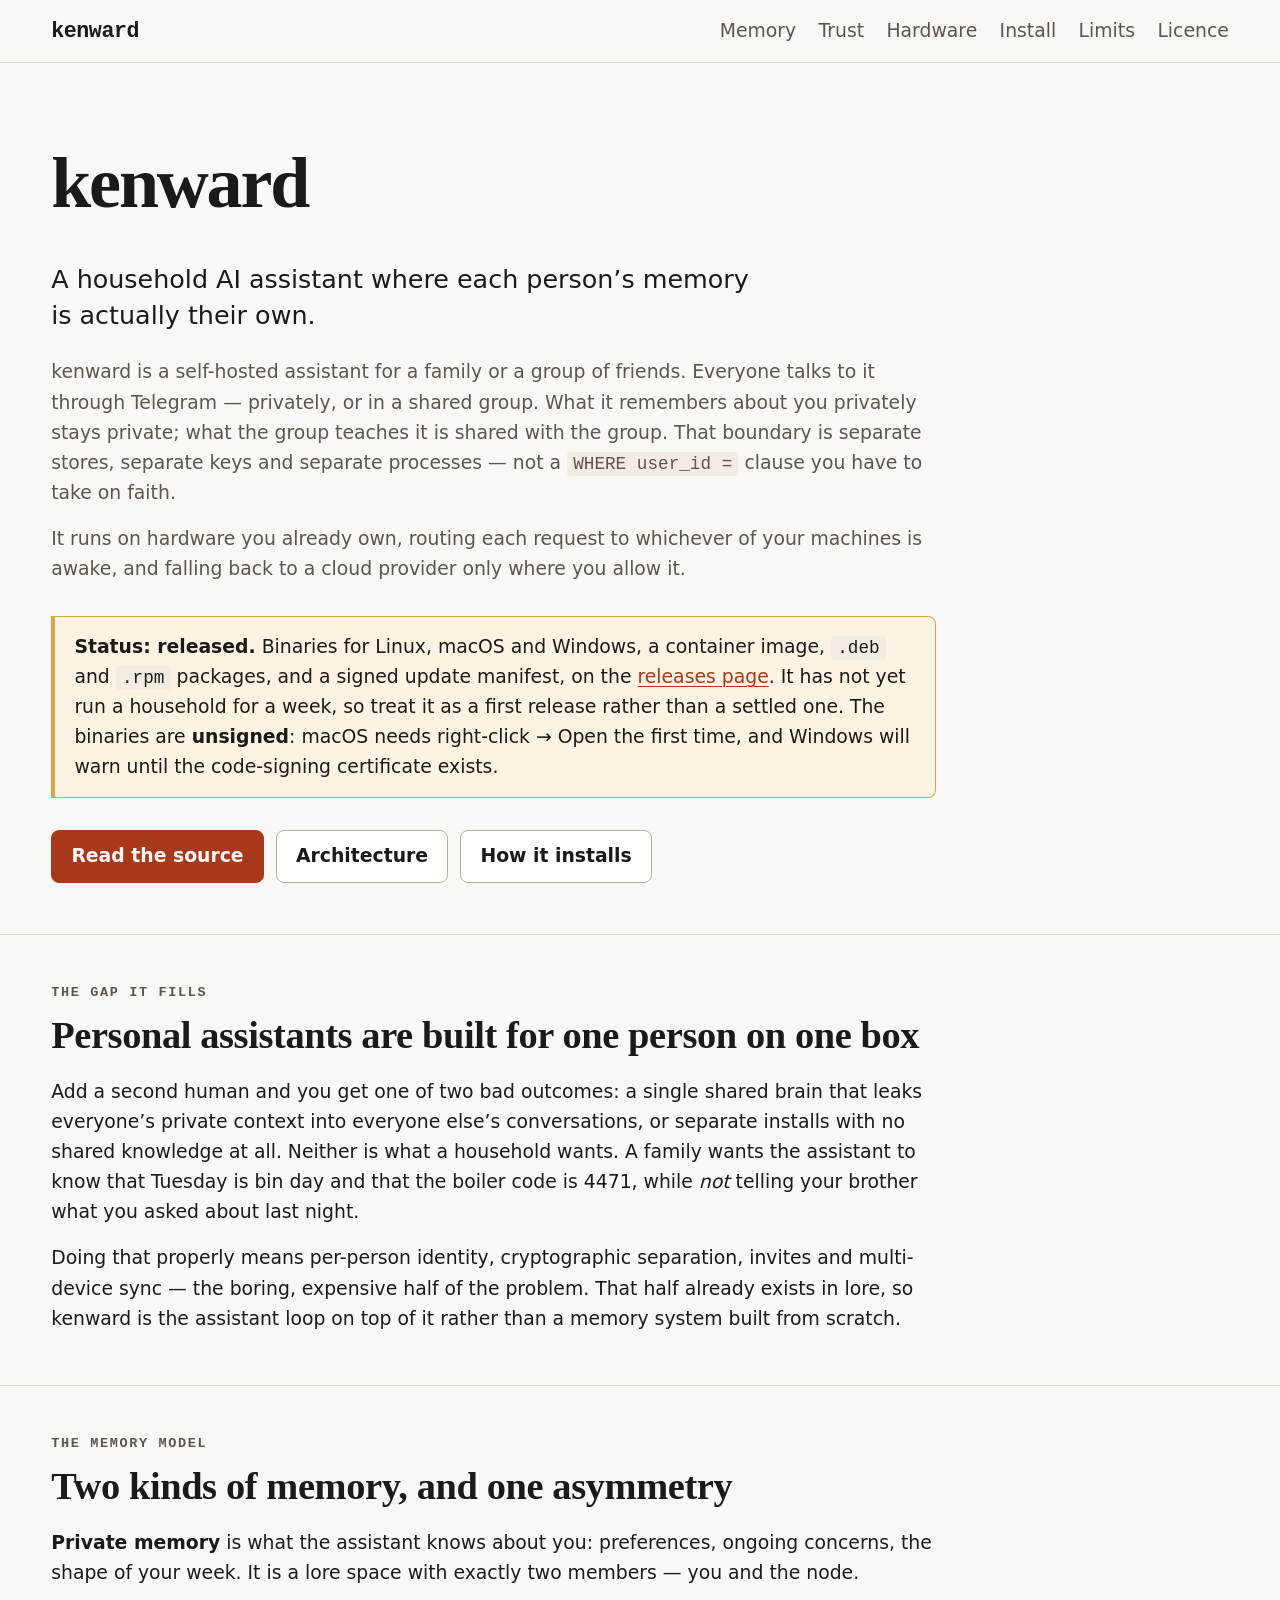
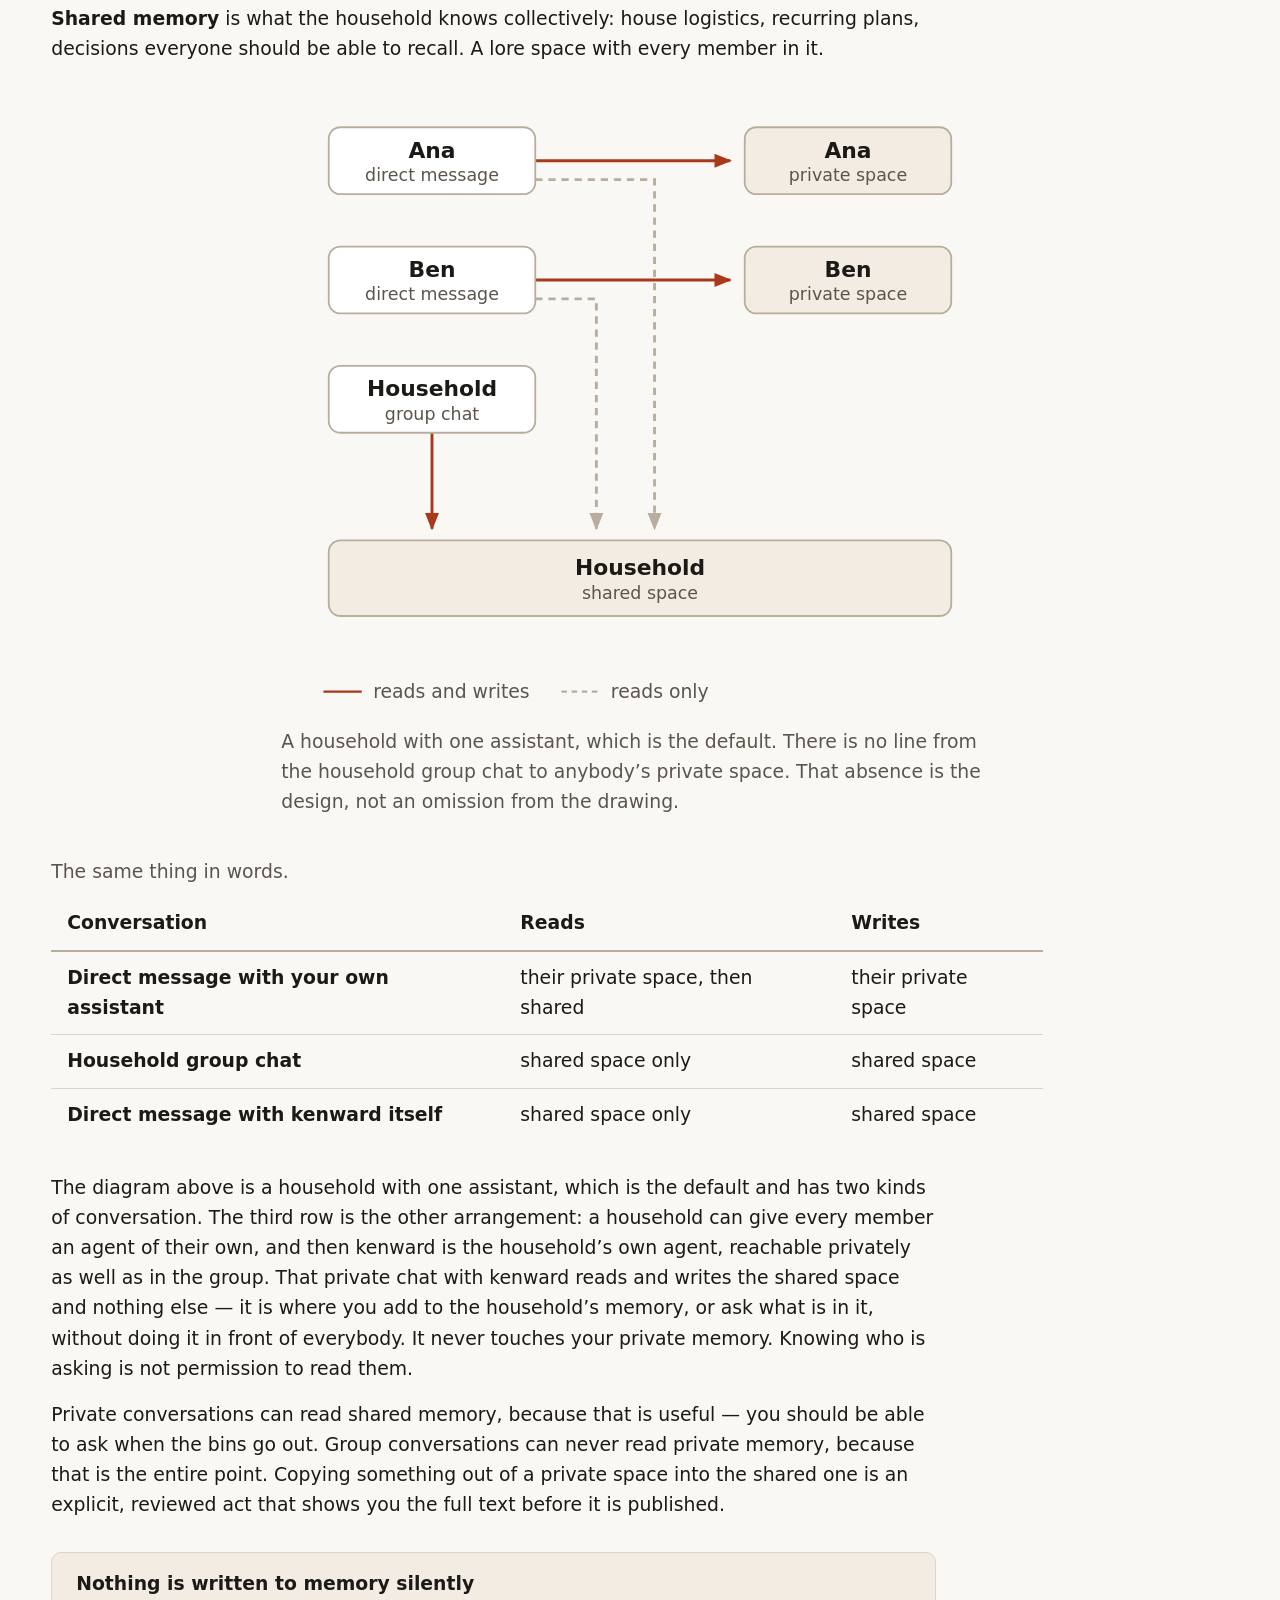
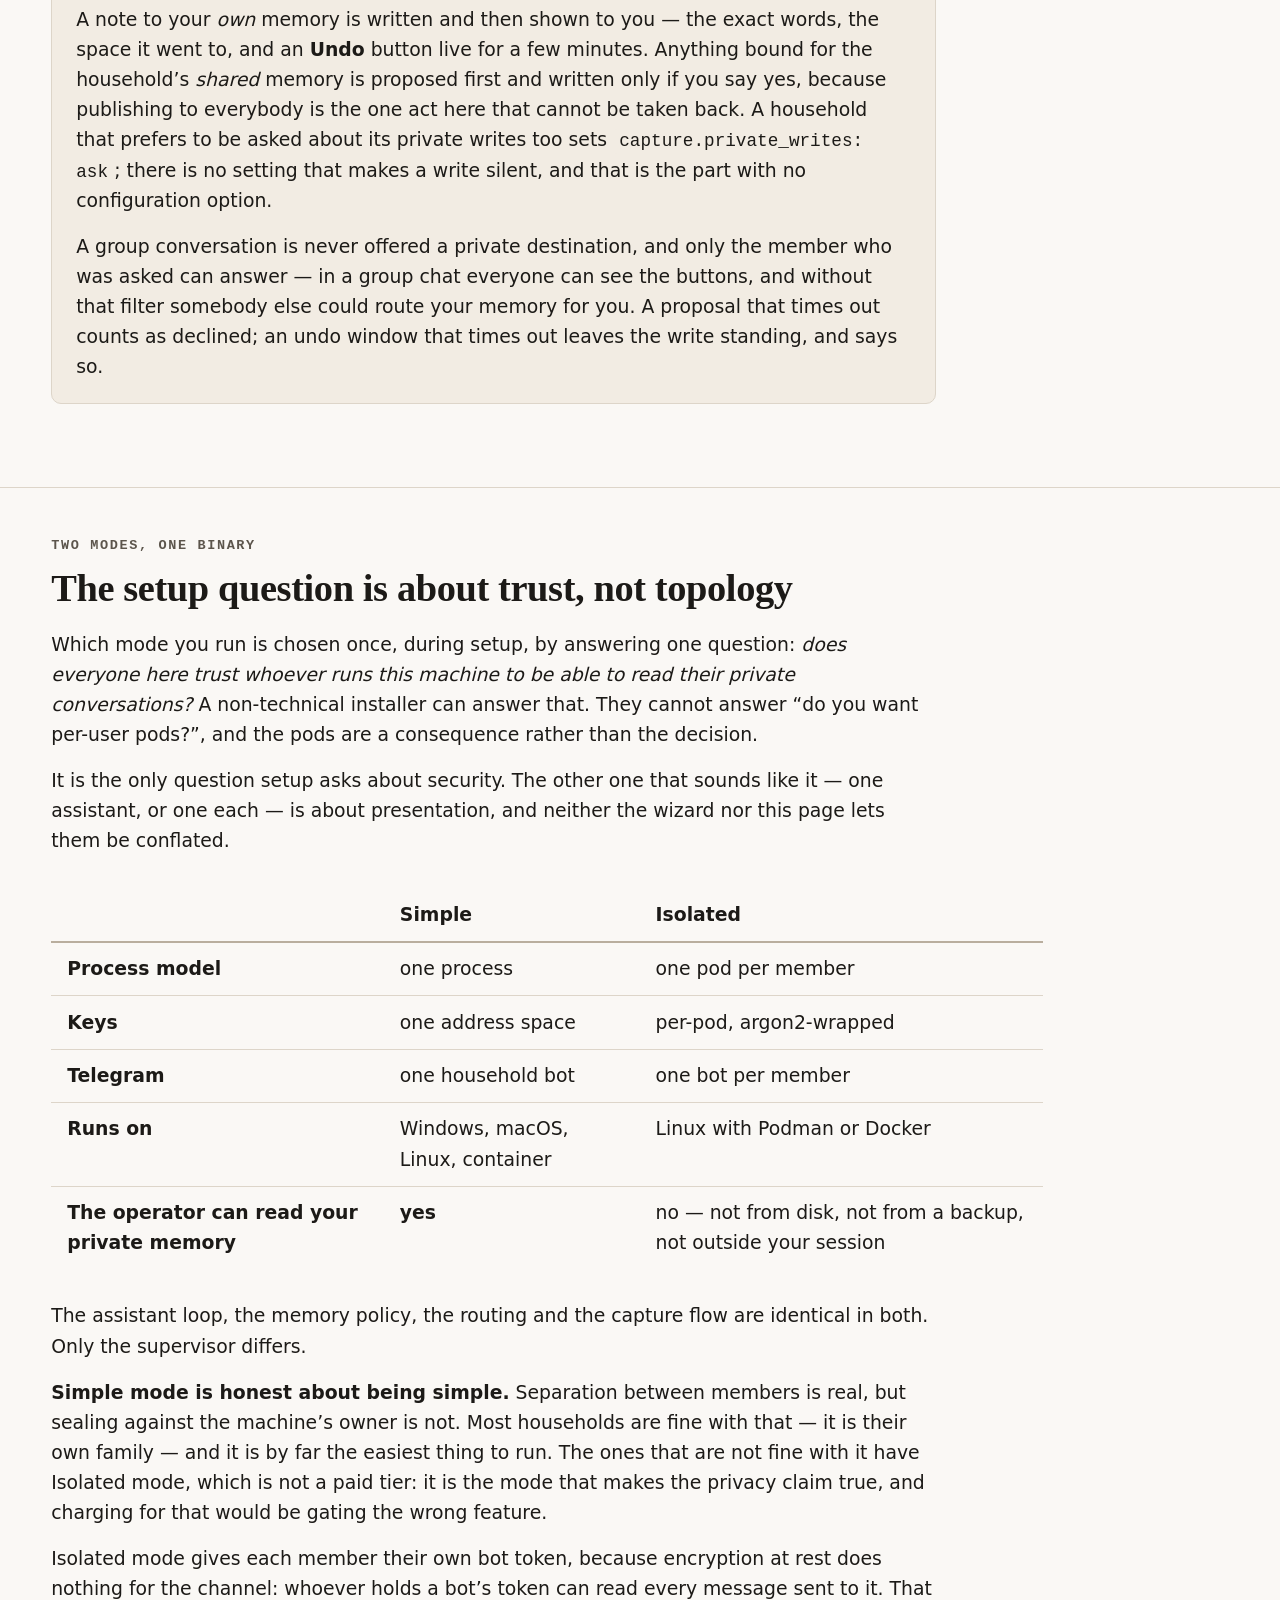
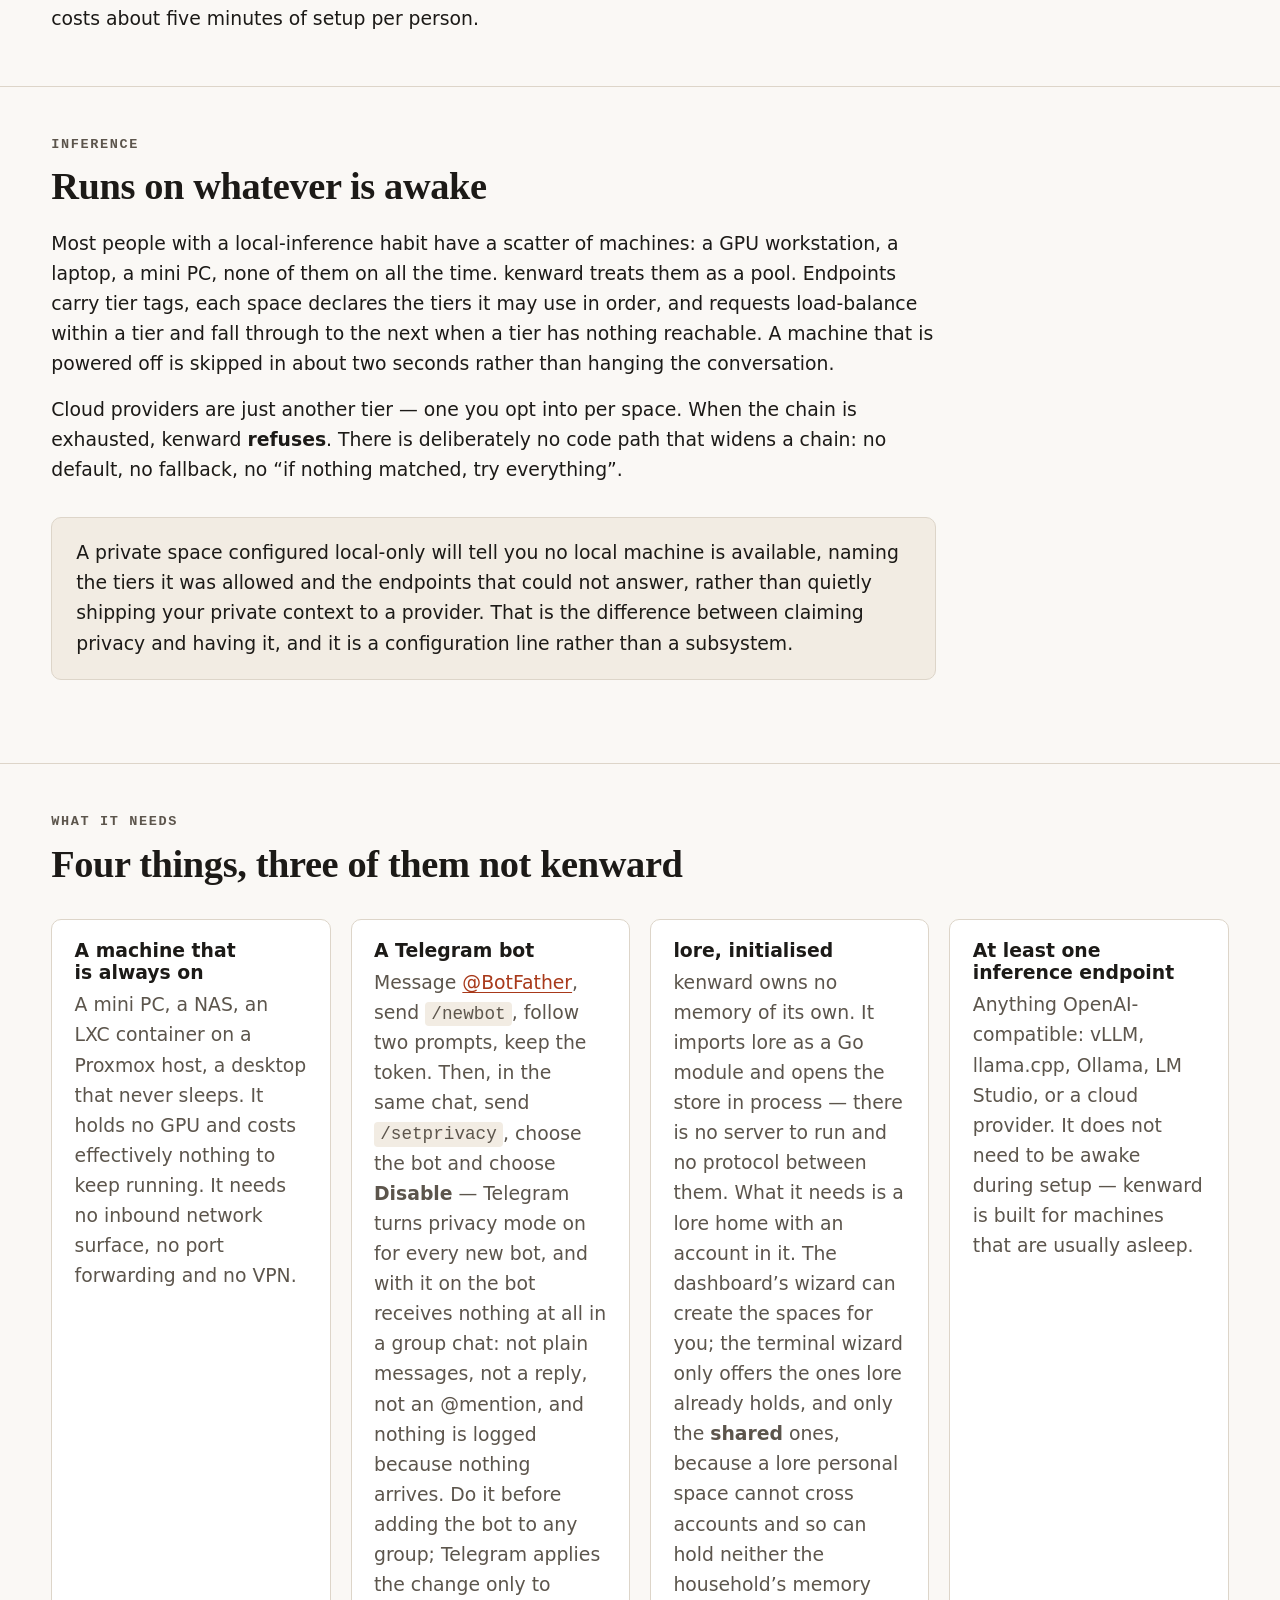
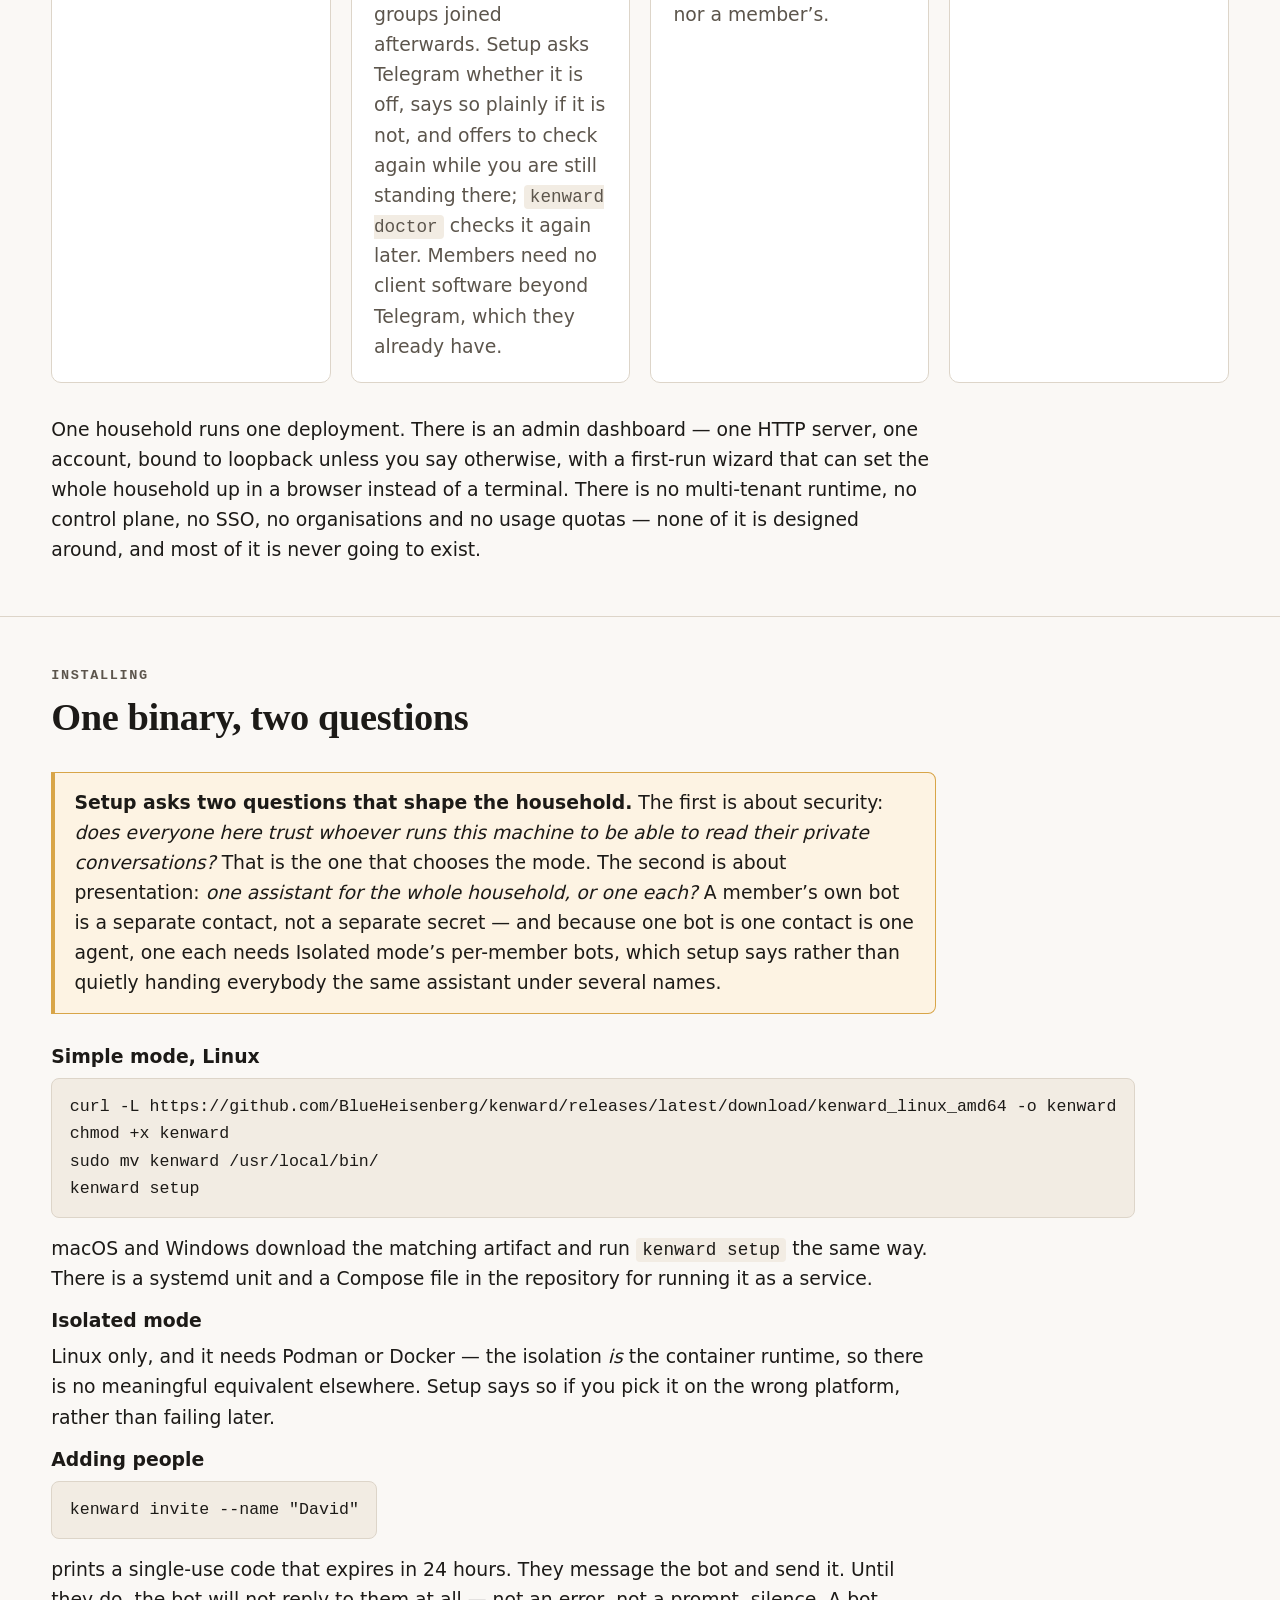
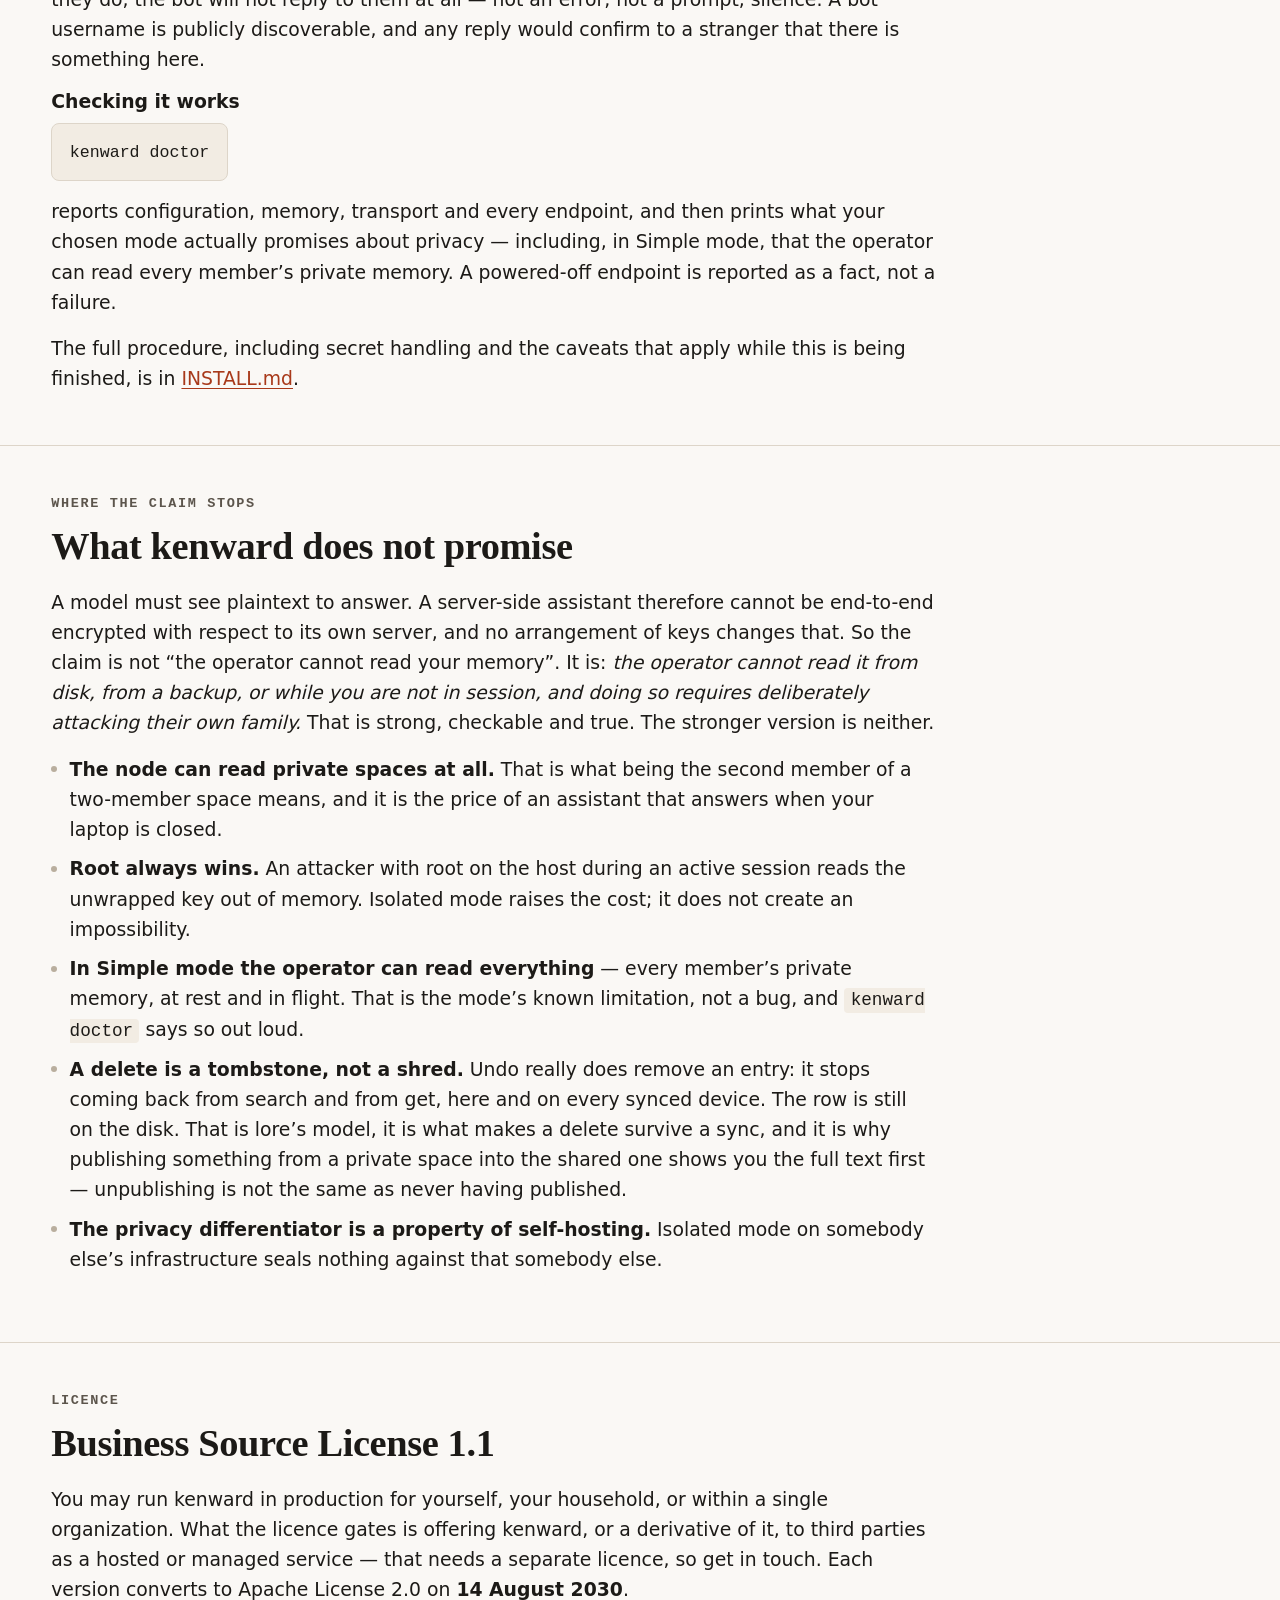
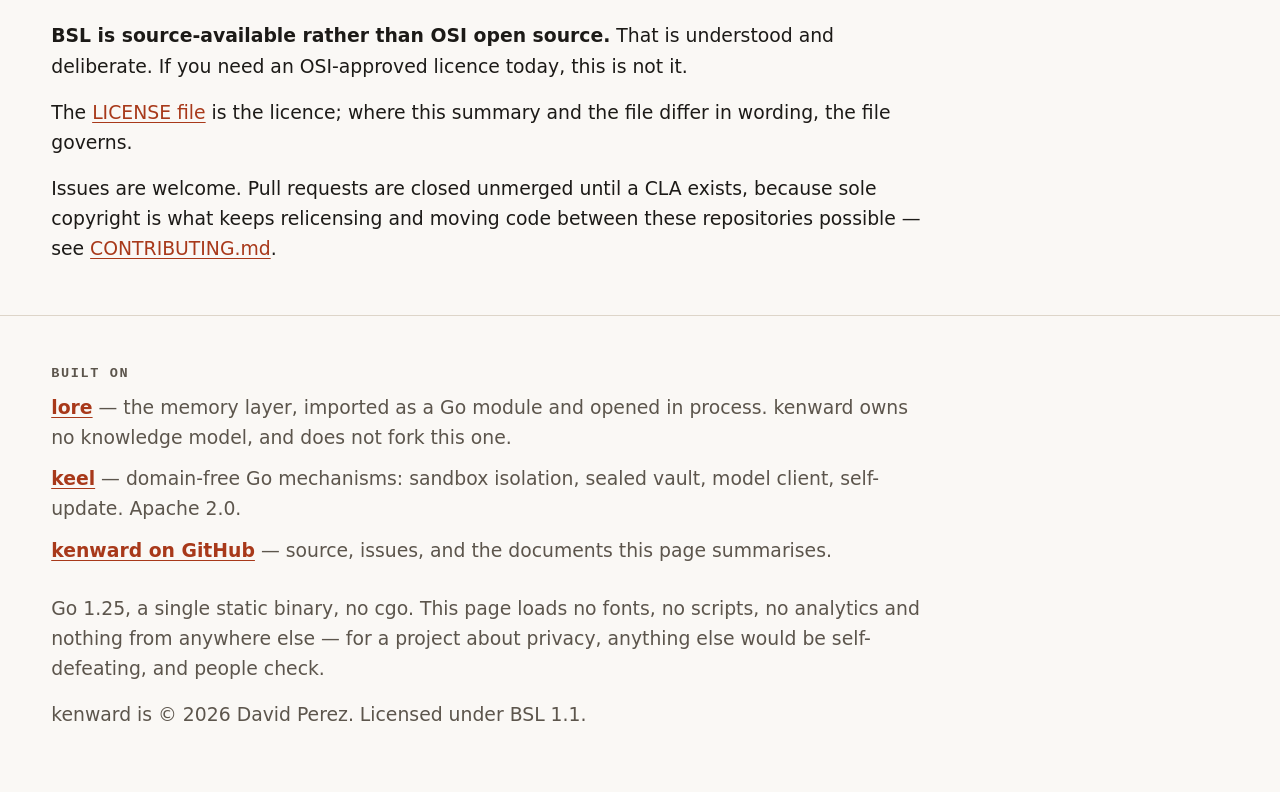
==== site/index.html @ 52c4fab1 "Say what the code does The public docs still described a project with no release, no dashboard, no d" ====
<!DOCTYPE html>
<html lang="en">
<head>
<meta charset="utf-8">
<meta name="viewport" content="width=device-width, initial-scale=1">
<title>kenward — a household AI assistant where each person's memory is actually their own</title>
<meta name="description" content="kenward is a self-hosted, Telegram-native household assistant. Per-person memory separated by separate stores, separate keys and separate processes. Released and installable.">
<meta name="color-scheme" content="light dark">
<link rel="icon" href="data:image/svg+xml,%3Csvg%20xmlns='http://www.w3.org/2000/svg'%20viewBox='0%200%2032%2032'%3E%3Crect%20width='32'%20height='32'%20rx='7'%20fill='%23a8391a'/%3E%3Cpath%20d='M10%208v16M10%2016l8-8M10%2016l8%208'%20stroke='%23faf8f5'%20stroke-width='2.6'%20fill='none'%20stroke-linecap='round'%20stroke-linejoin='round'/%3E%3C/svg%3E">
<style>
:root {
  --bg:        #faf8f5;
  --bg-sunk:   #f2ece3;
  --surface:   #ffffff;
  --ink:       #1c1a17;
  --ink-muted: #5c554c;
  --accent:    #a8391a;
  --line:      #ddd5c9;
  --line-firm: #b9ae9e;
  --warn-bg:   #fdf3e3;
  --warn-line: #d8a548;
}
@media (prefers-color-scheme: dark) {
  :root:not([data-theme="light"]) {
    --bg:        #14120f;
    --bg-sunk:   #1d1a16;
    --surface:   #1c1916;
    --ink:       #ece6dd;
    --ink-muted: #a8a096;
    --accent:    #e8895c;
    --line:      #332e28;
    --line-firm: #574f45;
    --warn-bg:   #241c11;
    --warn-line: #8a6a2a;
  }
}
:root[data-theme="dark"] {
  --bg:        #14120f;
  --bg-sunk:   #1d1a16;
  --surface:   #1c1916;
  --ink:       #ece6dd;
  --ink-muted: #a8a096;
  --accent:    #e8895c;
  --line:      #332e28;
  --line-firm: #574f45;
  --warn-bg:   #241c11;
  --warn-line: #8a6a2a;
}

*, *::before, *::after { box-sizing: border-box; }

html { -webkit-text-size-adjust: 100%; }

body {
  margin: 0;
  background: var(--bg);
  color: var(--ink);
  /* Type grows with the viewport so a wide display gets bigger text rather than a
     longer line: the measure below is set in ch, so it stays the same number of
     characters at every size and only the pixels change. */
  font: 400 clamp(1.0625rem, 0.92rem + 0.32vw, 1.3125rem)/1.6 system-ui, -apple-system, "Segoe UI", Roboto, "Helvetica Neue", Arial, sans-serif;
  font-synthesis-weight: none;
}

h1, h2, h3 {
  font-family: "Iowan Old Style", "Palatino Linotype", Palatino, Georgia, "Times New Roman", serif;
  font-weight: 600;
  line-height: 1.2;
  letter-spacing: -0.01em;
  margin: 0 0 0.5em;
  text-wrap: balance;
}
h1 { font-size: clamp(2.4rem, 8vw, 4.5rem); letter-spacing: -0.03em; }
h2 { font-size: clamp(1.5rem, 3vw, 2.5rem); }
h3 { font-size: 1em; font-family: inherit; font-weight: 650; letter-spacing: 0; }
p  { margin: 0 0 1rem; }
p:last-child { margin-bottom: 0; }

a { color: var(--accent); text-underline-offset: 0.18em; text-decoration-thickness: from-font; }
a:hover { text-decoration-thickness: 2px; }

:focus-visible {
  outline: 2px solid var(--accent);
  outline-offset: 3px;
  border-radius: 2px;
}

code, pre, .mono {
  font-family: ui-monospace, "SFMono-Regular", "Cascadia Mono", Menlo, Consolas, monospace;
  /* Monospace runs optically larger than the body face at the same pixel size;
     0.94em is the match, not a smaller step in the scale. */
  font-size: 0.94em;
}
code { background: var(--bg-sunk); padding: 0.12em 0.35em; border-radius: 4px; }
pre {
  background: var(--bg-sunk);
  border: 1px solid var(--line);
  border-radius: 8px;
  padding: 0.9rem 1.1rem;
  overflow-x: auto;
  margin: 0 0 1rem;
  line-height: 1.55;
  /* Hug the command rather than stretching a one-word block across the container,
     but take the whole width when the line needs it instead of scrolling. The
     max-width is what keeps a long command scrolling inside the block rather than
     widening the page. */
  width: fit-content;
  max-width: 100%;
}
pre code { background: none; padding: 0; }

.visually-hidden {
  position: absolute; width: 1px; height: 1px;
  margin: -1px; padding: 0; overflow: hidden;
  clip-path: inset(50%); white-space: nowrap;
}

.skip {
  position: absolute; left: -9999px; top: 0;
  background: var(--accent); color: #fff;
  padding: 0.6rem 1rem; border-radius: 0 0 6px 0; z-index: 10;
}
.skip:focus { left: 0; }
/* Skip-link target: a ring around the whole page reads as breakage, and <main>
   is a scroll destination rather than an operable control. */
main:focus { outline: none; }

/* Two tracks. The container is wide, so tables, cards, code and the diagram get a
   widescreen's worth of room. Prose inside it is capped by a character count, not a
   pixel width, so it stays readable while the type grows. */
.wrap { width: min(100% - clamp(2.5rem, 8vw, 10rem), 92rem); margin-inline: auto; }

section > .wrap > *,
.hero .wrap > *,
footer.site .wrap > * { max-width: 74ch; }

section > .wrap > .scroller,
section > .wrap > .cards,
section > .wrap > figure.diagram { max-width: none; }
section > .wrap > pre { max-width: 100%; }

/* Once there is room for it, the section label moves into a left rail and everything
   else sits beside it, so a wide display gets a two-column page instead of a column
   of text against an empty half. Widening the measure instead would only make lines
   longer: at the size above, 74ch is already about 86 characters.
   Only short things go in the rail — a heading stacked into a narrow column inflates
   its grid row and opens a hole under it. */
@media (min-width: 82rem) {
  section > .wrap,
  .hero .wrap {
    display: grid;
    grid-template-columns: minmax(0, 19rem) minmax(0, 1fr);
    column-gap: clamp(3rem, 4vw, 5.5rem);
    align-items: start;
  }
  section > .wrap > *,
  .hero .wrap > * { grid-column: 2; }

  section > .wrap > .eyebrow { grid-column: 1; margin-bottom: 0; }
  /* The wordmark is one word, so it can hold the rail for the whole hero. */
  .hero .wrap > h1 { grid-column: 1; grid-row: 1 / span 20; margin-bottom: 0; }

  /* The figures are the part that genuinely wants a widescreen. Code blocks stay in
     the content column: they belong between the heading above them and the sentence
     below, and a two-word command stranded out in the rail breaks that thread. */
  section > .wrap > .cards,
  section > .wrap > figure.diagram { grid-column: 1 / -1; }
}

/* ---------- header ---------- */
header.site {
  border-bottom: 1px solid var(--line);
  padding: 1rem 0;
}
header.site .wrap {
  display: flex; flex-wrap: wrap; align-items: baseline;
  gap: 0.5rem 1.25rem;
}
.brand {
  font: 650 1.15em/1 ui-monospace, "SFMono-Regular", "Cascadia Mono", Menlo, Consolas, monospace;
  color: var(--ink); text-decoration: none; letter-spacing: -0.02em;
}
header.site nav { margin-left: auto; }
header.site nav ul {
  list-style: none; display: flex; flex-wrap: wrap;
  gap: 0.4rem 1.4rem; margin: 0; padding: 0;
}
header.site nav a { color: var(--ink-muted); text-decoration: none; }
header.site nav a:hover, header.site nav a:focus-visible { color: var(--accent); text-decoration: underline; }

/* ---------- hero ---------- */
.hero { padding: clamp(3.5rem, 6vw, 6rem) 0 clamp(2.5rem, 4vw, 4rem); }
.hero .lede {
  font-size: 1.35em;
  line-height: 1.4;
  color: var(--ink);
  margin-bottom: 1.5rem;
  text-wrap: pretty;
}
.hero .wrap > .lede { max-width: 44ch; }
.hero p.body { color: var(--ink-muted); }

.status {
  display: block;
  background: var(--warn-bg);
  border: 1px solid var(--warn-line);
  border-left-width: 4px;
  border-radius: 0 8px 8px 0;
  padding: 0.9rem 1.2rem;
  margin: 2rem 0;
  color: var(--ink);
}
.status strong { font-weight: 650; }

.actions { display: flex; flex-wrap: wrap; gap: 0.75rem; margin-top: 2rem; }
.btn {
  display: inline-block;
  padding: 0.65rem 1.2rem;
  border-radius: 8px;
  border: 1px solid var(--line-firm);
  text-decoration: none;
  font-weight: 550;
  color: var(--ink);
  background: var(--surface);
}
.btn:hover { border-color: var(--accent); color: var(--accent); }
.btn-primary {
  background: var(--accent);
  border-color: var(--accent);
  color: #fffaf7;
}
.btn-primary:hover { background: var(--ink); border-color: var(--ink); color: var(--bg); }

/* ---------- sections ---------- */
section { padding: clamp(2.75rem, 4vw, 4.5rem) 0; border-top: 1px solid var(--line); }

.eyebrow {
  font: 600 0.72em/1 ui-monospace, "SFMono-Regular", Menlo, Consolas, monospace;
  letter-spacing: 0.12em; text-transform: uppercase;
  color: var(--ink-muted);
  margin: 0 0 0.75rem;
}

ul.plain { list-style: none; padding: 0; margin: 0 0 1rem; }
ul.plain > li {
  padding-left: 1.15rem; position: relative; margin-bottom: 0.6rem;
}
ul.plain > li::before {
  content: ""; position: absolute; left: 0; top: 0.62em;
  width: 6px; height: 6px; border-radius: 50%; background: var(--line-firm);
}

/* ---------- tables ---------- */
.scroller { overflow-x: auto; margin: 2rem 0; }
.scroller:focus-visible { outline: 2px solid var(--accent); outline-offset: 2px; }
/* Wider than the prose measure, but capped: three short columns stretched across a
   1400px container reads as a spreadsheet, not a table. */
table { border-collapse: collapse; width: 100%; min-width: 32rem; max-width: 62rem; }
caption { text-align: left; color: var(--ink-muted); padding-bottom: 0.6rem; }
th, td { text-align: left; padding: 0.7rem 1rem; border-bottom: 1px solid var(--line); vertical-align: top; }
thead th { border-bottom: 2px solid var(--line-firm); font-weight: 650; }
tbody th { font-weight: 550; color: var(--ink); }
tbody tr:last-child th, tbody tr:last-child td { border-bottom: none; }

/* ---------- diagram ---------- */
figure.diagram { margin: 2.5rem 0; }
figure.diagram > svg { display: block; width: 100%; max-width: 40rem; height: auto; margin-inline: auto; }
figure.diagram figcaption {
  color: var(--ink-muted);
  max-width: 60ch; margin: 1.25rem auto 0; text-align: left;
}
.legend { list-style: none; display: flex; flex-wrap: wrap; gap: 0.4rem 1.75rem; padding: 0; margin: 1.25rem auto 0; max-width: 40rem; color: var(--ink-muted); }
.legend li { display: flex; align-items: center; gap: 0.5rem; }
.legend svg { width: 2.4em; height: 0.6em; flex: none; }

.svg-box   { fill: var(--surface); stroke: var(--line-firm); stroke-width: 1.25; }
.svg-box-a { fill: var(--bg-sunk); stroke: var(--line-firm); stroke-width: 1.25; }
.svg-name  { fill: var(--ink); font: 600 15px/1 system-ui, sans-serif; }
.svg-sub   { fill: var(--ink-muted); font: 400 12px/1 system-ui, sans-serif; }
.svg-rw    { stroke: var(--accent); stroke-width: 2; fill: none; }
.svg-ro    { stroke: var(--line-firm); stroke-width: 2; fill: none; stroke-dasharray: 5 4; }

/* ---------- callout ---------- */
.callout {
  background: var(--bg-sunk);
  border: 1px solid var(--line);
  border-radius: 10px;
  padding: 1.25rem 1.5rem;
  margin: 2rem 0;
}
.callout > :first-child { margin-top: 0; }

/* ---------- cards ---------- */
.cards { display: grid; gap: 1.25rem; grid-template-columns: repeat(auto-fit, minmax(17rem, 1fr)); margin: 2rem 0; padding: 0; list-style: none; }
.cards > li {
  border: 1px solid var(--line); border-radius: 10px;
  padding: 1.25rem 1.4rem; background: var(--surface);
}
.cards h3 { margin-bottom: 0.35rem; }
.cards p { color: var(--ink-muted); }

/* ---------- footer ---------- */
footer.site {
  border-top: 1px solid var(--line);
  padding: clamp(2.5rem, 4vw, 4rem) 0 4rem;
  color: var(--ink-muted);
}
footer.site ul { list-style: none; padding: 0; margin: 0 0 1.75rem; display: grid; gap: 0.7rem; }

@media (prefers-reduced-motion: no-preference) {
  html { scroll-behavior: smooth; }
}
</style>
</head>
<body>

<a class="skip" href="#main">Skip to content</a>

<header class="site">
  <div class="wrap">
    <a class="brand" href="./">kenward</a>
    <nav aria-label="Sections">
      <ul>
        <li><a href="#memory">Memory</a></li>
        <li><a href="#trust">Trust</a></li>
        <li><a href="#hardware">Hardware</a></li>
        <li><a href="#install">Install</a></li>
        <li><a href="#limits">Limits</a></li>
        <li><a href="#licence">Licence</a></li>
      </ul>
    </nav>
  </div>
</header>

<main id="main" tabindex="-1">

  <div class="hero">
    <div class="wrap">
      <h1>kenward</h1>
      <p class="lede">A household AI assistant where each person&rsquo;s memory is actually their own.</p>
      <p class="body">
        kenward is a self-hosted assistant for a family or a group of friends. Everyone talks to it
        through Telegram &mdash; privately, or in a shared group. What it remembers about you privately
        stays private; what the group teaches it is shared with the group. That boundary is separate
        stores, separate keys and separate processes &mdash; not a <code>WHERE user_id =</code> clause you
        have to take on faith.
      </p>
      <p class="body">
        It runs on hardware you already own, routing each request to whichever of your machines is
        awake, and falling back to a cloud provider only where you allow it.
      </p>

      <p class="status">
        <strong>Status: released.</strong> Binaries for Linux, macOS and Windows,
        a container image, <code>.deb</code> and <code>.rpm</code> packages, and a signed
        update manifest, on the
        <a href="https://github.com/BlueHeisenberg/kenward/releases">releases page</a>.
        It has not yet run a household for a week, so treat it as a first
        release rather than a settled one. The binaries are
        <strong>unsigned</strong>: macOS needs right-click &rarr; Open the first time, and
        Windows will warn until the code-signing certificate exists.
      </p>

      <div class="actions">
        <a class="btn btn-primary" href="https://github.com/BlueHeisenberg/kenward">Read the source</a>
        <a class="btn" href="https://github.com/BlueHeisenberg/kenward/blob/main/docs/ARCHITECTURE.md">Architecture</a>
        <a class="btn" href="#install">How it installs</a>
      </div>
    </div>
  </div>

  <section id="gap" aria-labelledby="gap-h">
    <div class="wrap">
      <p class="eyebrow">The gap it fills</p>
      <h2 id="gap-h">Personal assistants are built for one person on one box</h2>
      <p>
        Add a second human and you get one of two bad outcomes: a single shared brain that leaks
        everyone&rsquo;s private context into everyone else&rsquo;s conversations, or separate installs
        with no shared knowledge at all. Neither is what a household wants. A family wants the
        assistant to know that Tuesday is bin day and that the boiler code is 4471, while
        <em>not</em> telling your brother what you asked about last night.
      </p>
      <p>
        Doing that properly means per-person identity, cryptographic separation, invites and
        multi-device sync &mdash; the boring, expensive half of the problem. That half already exists in
        lore, so kenward is the assistant loop on top of it rather than a memory system built from
        scratch.
      </p>
    </div>
  </section>

  <section id="memory" aria-labelledby="memory-h">
    <div class="wrap">
      <p class="eyebrow">The memory model</p>
      <h2 id="memory-h">Two kinds of memory, and one asymmetry</h2>
      <p>
        <strong>Private memory</strong> is what the assistant knows about you: preferences, ongoing
        concerns, the shape of your week. It is a lore space with exactly two members &mdash; you and
        the node.
      </p>
      <p>
        <strong>Shared memory</strong> is what the household knows collectively: house logistics,
        recurring plans, decisions everyone should be able to recall. A lore space with every member
        in it.
      </p>

      <figure class="diagram">
        <svg viewBox="0 0 440 380" role="img" aria-labelledby="dg-title dg-desc">
          <title id="dg-title">Which conversations reach which memory spaces</title>
          <desc id="dg-desc">Ana&#39;s direct messages read and write Ana&#39;s private space, and read the shared space. Ben&#39;s direct messages read and write Ben&#39;s private space, and read the shared space. The household group chat reads and writes the shared space only, and has no connection of any kind to either private space.</desc>

          <defs>
            <marker id="ah-rw" viewBox="0 0 10 10" refX="9" refY="5" markerWidth="6" markerHeight="6" orient="auto-start-reverse">
              <path d="M0,1 L10,5 L0,9 z" fill="var(--accent)"/>
            </marker>
            <marker id="ah-ro" viewBox="0 0 10 10" refX="9" refY="5" markerWidth="6" markerHeight="6" orient="auto-start-reverse">
              <path d="M0,1 L10,5 L0,9 z" fill="var(--line-firm)"/>
            </marker>
          </defs>

          <!-- arrows drawn first so boxes sit on top -->
          <path class="svg-rw" d="M148,39 H282"   marker-end="url(#ah-rw)"/>
          <path class="svg-rw" d="M148,121 H282"  marker-end="url(#ah-rw)"/>
          <path class="svg-rw" d="M77,226 V292"   marker-end="url(#ah-rw)"/>
          <path class="svg-ro" d="M148,52 H230 V292"  marker-end="url(#ah-ro)"/>
          <path class="svg-ro" d="M148,134 H190 V292" marker-end="url(#ah-ro)"/>

          <g>
            <rect class="svg-box" x="6" y="16" width="142" height="46" rx="8"/>
            <text class="svg-name" x="77" y="37" text-anchor="middle">Ana</text>
            <text class="svg-sub"  x="77" y="53" text-anchor="middle">direct message</text>
          </g>
          <g>
            <rect class="svg-box" x="6" y="98" width="142" height="46" rx="8"/>
            <text class="svg-name" x="77" y="119" text-anchor="middle">Ben</text>
            <text class="svg-sub"  x="77" y="135" text-anchor="middle">direct message</text>
          </g>
          <g>
            <rect class="svg-box" x="6" y="180" width="142" height="46" rx="8"/>
            <text class="svg-name" x="77" y="201" text-anchor="middle">Household</text>
            <text class="svg-sub"  x="77" y="217" text-anchor="middle">group chat</text>
          </g>

          <g>
            <rect class="svg-box-a" x="292" y="16" width="142" height="46" rx="8"/>
            <text class="svg-name" x="363" y="37" text-anchor="middle">Ana</text>
            <text class="svg-sub"  x="363" y="53" text-anchor="middle">private space</text>
          </g>
          <g>
            <rect class="svg-box-a" x="292" y="98" width="142" height="46" rx="8"/>
            <text class="svg-name" x="363" y="119" text-anchor="middle">Ben</text>
            <text class="svg-sub"  x="363" y="135" text-anchor="middle">private space</text>
          </g>
          <g>
            <rect class="svg-box-a" x="6" y="300" width="428" height="52" rx="8"/>
            <text class="svg-name" x="220" y="324" text-anchor="middle">Household</text>
            <text class="svg-sub"  x="220" y="340" text-anchor="middle">shared space</text>
          </g>
        </svg>

        <ul class="legend">
          <li>
            <svg viewBox="0 0 36 10" aria-hidden="true" focusable="false"><path class="svg-rw" d="M1,5 H35"/></svg>
            reads and writes
          </li>
          <li>
            <svg viewBox="0 0 36 10" aria-hidden="true" focusable="false"><path class="svg-ro" d="M1,5 H35"/></svg>
            reads only
          </li>
        </ul>

        <figcaption>
          A household with one assistant, which is the default. There is no line from the household
          group chat to anybody&rsquo;s private space. That absence is the design, not an omission from
          the drawing.
        </figcaption>
      </figure>

      <div class="scroller" tabindex="0" role="region" aria-label="Reads and writes by conversation, scrollable table">
        <table>
          <caption>The same thing in words.</caption>
          <thead>
            <tr><th scope="col">Conversation</th><th scope="col">Reads</th><th scope="col">Writes</th></tr>
          </thead>
          <tbody>
            <tr>
              <th scope="row">Direct message with your own assistant</th>
              <td>their private space, then shared</td>
              <td>their private space</td>
            </tr>
            <tr>
              <th scope="row">Household group chat</th>
              <td>shared space only</td>
              <td>shared space</td>
            </tr>
            <tr>
              <th scope="row">Direct message with kenward itself</th>
              <td>shared space only</td>
              <td>shared space</td>
            </tr>
          </tbody>
        </table>
      </div>

      <p>
        The diagram above is a household with one assistant, which is the default and has two kinds of
        conversation. The third row is the other arrangement: a household can give every member an
        agent of their own, and then kenward is the household&rsquo;s own agent, reachable privately as
        well as in the group. That private chat with kenward reads and writes the shared space and
        nothing else &mdash; it is where you add to the household&rsquo;s memory, or ask what is in it,
        without doing it in front of everybody. It never touches your private memory. Knowing who is
        asking is not permission to read them.
      </p>

      <p>
        Private conversations can read shared memory, because that is useful &mdash; you should be able
        to ask when the bins go out. Group conversations can never read private memory, because that is
        the entire point. Copying something out of a private space into the shared one is an explicit,
        reviewed act that shows you the full text before it is published.
      </p>

      <div class="callout">
        <h3>Nothing is written to memory silently</h3>
        <p>
          A note to your <em>own</em> memory is written and then shown to you &mdash; the exact words,
          the space it went to, and an <strong>Undo</strong> button live for a few minutes. Anything
          bound for the household&rsquo;s <em>shared</em> memory is proposed first and written only if
          you say yes, because publishing to everybody is the one act here that cannot be taken back.
          A household that prefers to be asked about its private writes too sets
          <code>capture.private_writes: ask</code>; there is no setting that makes a write silent, and
          that is the part with no configuration option.
        </p>
        <p>
          A group conversation is never offered a private destination, and only the member who was
          asked can answer &mdash; in a group chat everyone can see the buttons, and without that
          filter somebody else could route your memory for you. A proposal that times out counts as
          declined; an undo window that times out leaves the write standing, and says so.
        </p>
      </div>
    </div>
  </section>

  <section id="trust" aria-labelledby="trust-h">
    <div class="wrap">
      <p class="eyebrow">Two modes, one binary</p>
      <h2 id="trust-h">The setup question is about trust, not topology</h2>
      <p>
        Which mode you run is chosen once, during setup, by answering one question:
        <em>does everyone here trust whoever runs this machine to be able to read their private
        conversations?</em> A non-technical installer can answer that. They cannot answer
        &ldquo;do you want per-user pods?&rdquo;, and the pods are a consequence rather than the
        decision.
      </p>
      <p>
        It is the only question setup asks about security. The other one that sounds like it &mdash;
        one assistant, or one each &mdash; is about presentation, and neither the wizard nor this page
        lets them be conflated.
      </p>

      <div class="scroller" tabindex="0" role="region" aria-label="Comparison of Simple and Isolated modes, scrollable table">
        <table>
          <thead>
            <tr><th scope="col"><span class="visually-hidden">Property</span></th><th scope="col">Simple</th><th scope="col">Isolated</th></tr>
          </thead>
          <tbody>
            <tr><th scope="row">Process model</th><td>one process</td><td>one pod per member</td></tr>
            <tr><th scope="row">Keys</th><td>one address space</td><td>per-pod, argon2-wrapped</td></tr>
            <tr><th scope="row">Telegram</th><td>one household bot</td><td>one bot per member</td></tr>
            <tr><th scope="row">Runs on</th><td>Windows, macOS, Linux, container</td><td>Linux with Podman or Docker</td></tr>
            <tr><th scope="row">The operator can read your private memory</th><td><strong>yes</strong></td><td>no &mdash; not from disk, not from a backup, not outside your session</td></tr>
          </tbody>
        </table>
      </div>

      <p>
        The assistant loop, the memory policy, the routing and the capture flow are identical in both.
        Only the supervisor differs.
      </p>
      <p>
        <strong>Simple mode is honest about being simple.</strong> Separation between members is real,
        but sealing against the machine&rsquo;s owner is not. Most households are fine with that &mdash;
        it is their own family &mdash; and it is by far the easiest thing to run. The ones that are not
        fine with it have Isolated mode, which is not a paid tier: it is the mode that makes the
        privacy claim true, and charging for that would be gating the wrong feature.
      </p>
      <p>
        Isolated mode gives each member their own bot token, because encryption at rest does nothing
        for the channel: whoever holds a bot&rsquo;s token can read every message sent to it. That costs
        about five minutes of setup per person.
      </p>
    </div>
  </section>

  <section id="routing" aria-labelledby="routing-h">
    <div class="wrap">
      <p class="eyebrow">Inference</p>
      <h2 id="routing-h">Runs on whatever is awake</h2>
      <p>
        Most people with a local-inference habit have a scatter of machines: a GPU workstation, a
        laptop, a mini PC, none of them on all the time. kenward treats them as a pool. Endpoints
        carry tier tags, each space declares the tiers it may use in order, and requests load-balance
        within a tier and fall through to the next when a tier has nothing reachable. A machine that
        is powered off is skipped in about two seconds rather than hanging the conversation.
      </p>
      <p>
        Cloud providers are just another tier &mdash; one you opt into per space. When the chain is
        exhausted, kenward <strong>refuses</strong>. There is deliberately no code path that widens a
        chain: no default, no fallback, no &ldquo;if nothing matched, try everything&rdquo;.
      </p>
      <div class="callout">
        <p>
          A private space configured local-only will tell you no local machine is available, naming the
          tiers it was allowed and the endpoints that could not answer, rather than quietly shipping
          your private context to a provider. That is the difference between claiming privacy and
          having it, and it is a configuration line rather than a subsystem.
        </p>
      </div>
    </div>
  </section>

  <section id="hardware" aria-labelledby="hardware-h">
    <div class="wrap">
      <p class="eyebrow">What it needs</p>
      <h2 id="hardware-h">Four things, three of them not kenward</h2>
      <ul class="cards">
        <li>
          <h3>A machine that is always on</h3>
          <p>
            A mini PC, a NAS, an LXC container on a Proxmox host, a desktop that never sleeps. It holds
            no GPU and costs effectively nothing to keep running. It needs no inbound network surface,
            no port forwarding and no VPN.
          </p>
        </li>
        <li>
          <h3>A Telegram bot</h3>
          <p>
            Message <a href="https://t.me/BotFather">@BotFather</a>, send <code>/newbot</code>, follow
            two prompts, keep the token. Then, in the same chat, send <code>/setprivacy</code>, choose
            the bot and choose <strong>Disable</strong> &mdash; Telegram turns privacy mode on for
            every new bot, and with it on the bot receives nothing at all in a group chat: not plain
            messages, not a reply, not an @mention, and nothing is logged because nothing arrives. Do
            it before adding the bot to any group; Telegram applies the change only to groups joined
            afterwards. Setup asks Telegram whether it is off, says so plainly if it is not, and
            offers to check again while you are still standing there; <code>kenward doctor</code>
            checks it again later. Members need no client software beyond
            Telegram, which they already have.
          </p>
        </li>
        <li>
          <h3>lore, initialised</h3>
          <p>
            kenward owns no memory of its own. It imports lore as a Go module and opens the store in
            process &mdash; there is no server to run and no protocol between them. What it needs is a
            lore home with an account in it. The dashboard&rsquo;s wizard can create the spaces for
            you; the terminal wizard only offers the ones lore already holds, and only the
            <strong>shared</strong> ones, because a lore personal space cannot cross accounts and so
            can hold neither the household&rsquo;s memory nor a member&rsquo;s.
          </p>
        </li>
        <li>
          <h3>At least one inference endpoint</h3>
          <p>
            Anything OpenAI-compatible: vLLM, llama.cpp, Ollama, LM Studio, or a cloud provider. It does
            not need to be awake during setup &mdash; kenward is built for machines that are usually
            asleep.
          </p>
        </li>
      </ul>
      <p>
        One household runs one deployment. There is an admin dashboard &mdash; one HTTP server, one
        account, bound to loopback unless you say otherwise, with a first-run wizard that can set the
        whole household up in a browser instead of a terminal. There is no multi-tenant runtime, no
        control plane, no SSO, no organisations and no usage quotas &mdash; none of it is designed
        around, and most of it is never going to exist.
      </p>
    </div>
  </section>

  <section id="install" aria-labelledby="install-h">
    <div class="wrap">
      <p class="eyebrow">Installing</p>
      <h2 id="install-h">One binary, two questions</h2>

      <p class="status">
        <strong>Setup asks two questions that shape the household.</strong> The first is about
        security: <em>does everyone here trust whoever runs this machine to be able to read their
        private conversations?</em> That is the one that chooses the mode. The second is about
        presentation: <em>one assistant for the whole household, or one each?</em> A member&rsquo;s own
        bot is a separate contact, not a separate secret &mdash; and because one bot is one contact is
        one agent, one each needs Isolated mode&rsquo;s per-member bots, which setup says rather than
        quietly handing everybody the same assistant under several names.
      </p>

      <h3>Simple mode, Linux</h3>
      <pre><code>curl -L https://github.com/BlueHeisenberg/kenward/releases/latest/download/kenward_linux_amd64 -o kenward
chmod +x kenward
sudo mv kenward /usr/local/bin/
kenward setup</code></pre>
      <p>
        macOS and Windows download the matching artifact and run <code>kenward setup</code> the same
        way. There is a systemd unit and a Compose file in the repository for running it as a service.
      </p>

      <h3>Isolated mode</h3>
      <p>
        Linux only, and it needs Podman or Docker &mdash; the isolation <em>is</em> the container
        runtime, so there is no meaningful equivalent elsewhere. Setup says so if you pick it on the
        wrong platform, rather than failing later.
      </p>

      <h3>Adding people</h3>
      <pre><code>kenward invite --name "David"</code></pre>
      <p>
        prints a single-use code that expires in 24 hours. They message the bot and send it. Until they
        do, the bot will not reply to them at all &mdash; not an error, not a prompt, silence. A bot
        username is publicly discoverable, and any reply would confirm to a stranger that there is
        something here.
      </p>

      <h3>Checking it works</h3>
      <pre><code>kenward doctor</code></pre>
      <p>
        reports configuration, memory, transport and every endpoint, and then prints what your chosen
        mode actually promises about privacy &mdash; including, in Simple mode, that the operator can
        read every member&rsquo;s private memory. A powered-off endpoint is reported as a fact, not a
        failure.
      </p>
      <p>
        The full procedure, including secret handling and the caveats that apply while this is being
        finished, is in
        <a href="https://github.com/BlueHeisenberg/kenward/blob/main/docs/INSTALL.md">INSTALL.md</a>.
      </p>
    </div>
  </section>

  <section id="limits" aria-labelledby="limits-h">
    <div class="wrap">
      <p class="eyebrow">Where the claim stops</p>
      <h2 id="limits-h">What kenward does not promise</h2>
      <p>
        A model must see plaintext to answer. A server-side assistant therefore cannot be end-to-end
        encrypted with respect to its own server, and no arrangement of keys changes that. So the claim
        is not &ldquo;the operator cannot read your memory&rdquo;. It is: <em>the operator cannot read
        it from disk, from a backup, or while you are not in session, and doing so requires
        deliberately attacking their own family.</em> That is strong, checkable and true. The stronger
        version is neither.
      </p>
      <ul class="plain">
        <li>
          <strong>The node can read private spaces at all.</strong> That is what being the second member
          of a two-member space means, and it is the price of an assistant that answers when your laptop
          is closed.
        </li>
        <li>
          <strong>Root always wins.</strong> An attacker with root on the host during an active session
          reads the unwrapped key out of memory. Isolated mode raises the cost; it does not create an
          impossibility.
        </li>
        <li>
          <strong>In Simple mode the operator can read everything</strong> &mdash; every member&rsquo;s
          private memory, at rest and in flight. That is the mode&rsquo;s known limitation, not a bug,
          and <code>kenward doctor</code> says so out loud.
        </li>
        <li>
          <strong>A delete is a tombstone, not a shred.</strong> Undo really does remove an entry:
          it stops coming back from search and from get, here and on every synced device. The row is
          still on the disk. That is lore&rsquo;s model, it is what makes a delete survive a sync, and
          it is why publishing something from a private space into the shared one shows you the full
          text first &mdash; unpublishing is not the same as never having published.
        </li>
        <li>
          <strong>The privacy differentiator is a property of self-hosting.</strong> Isolated mode on
          somebody else&rsquo;s infrastructure seals nothing against that somebody else.
        </li>
      </ul>
    </div>
  </section>

  <section id="licence" aria-labelledby="licence-h">
    <div class="wrap">
      <p class="eyebrow">Licence</p>
      <h2 id="licence-h">Business Source License 1.1</h2>
      <p>
        You may run kenward in production for yourself, your household, or within a single organization.
        What the licence gates is offering kenward, or a derivative of it, to third parties as a hosted
        or managed service &mdash; that needs a separate licence, so get in touch. Each version converts
        to Apache License 2.0 on <strong>14 August 2030</strong>.
      </p>
      <p>
        <strong>BSL is source-available rather than OSI open source.</strong> That is understood and
        deliberate. If you need an OSI-approved licence today, this is not it.
      </p>
      <p>
        The <a href="https://github.com/BlueHeisenberg/kenward/blob/main/LICENSE">LICENSE file</a> is the
        licence; where this summary and the file differ in wording, the file governs.
      </p>
      <p>
        Issues are welcome. Pull requests are closed unmerged until a CLA exists, because sole copyright
        is what keeps relicensing and moving code between these repositories possible &mdash; see
        <a href="https://github.com/BlueHeisenberg/kenward/blob/main/CONTRIBUTING.md">CONTRIBUTING.md</a>.
      </p>
    </div>
  </section>

</main>

<footer class="site">
  <div class="wrap">
    <p class="eyebrow">Built on</p>
    <ul>
      <li>
        <a href="https://github.com/BlueHeisenberg/lore"><strong>lore</strong></a> &mdash; the memory
        layer, imported as a Go module and opened in process. kenward owns no knowledge model, and
        does not fork this one.
      </li>
      <li>
        <a href="https://github.com/BlueHeisenberg/keel"><strong>keel</strong></a> &mdash; domain-free Go
        mechanisms: sandbox isolation, sealed vault, model client, self-update. Apache 2.0.
      </li>
      <li>
        <a href="https://github.com/BlueHeisenberg/kenward"><strong>kenward on GitHub</strong></a>
        &mdash; source, issues, and the documents this page summarises.
      </li>
    </ul>
    <p class="note">
      Go 1.25, a single static binary, no cgo. This page loads no fonts, no scripts, no analytics and
      nothing from anywhere else &mdash; for a project about privacy, anything else would be
      self-defeating, and people check.
    </p>
    <p class="note">kenward is &copy; 2026 David Perez. Licensed under BSL 1.1.</p>
  </div>
</footer>

</body>
</html>
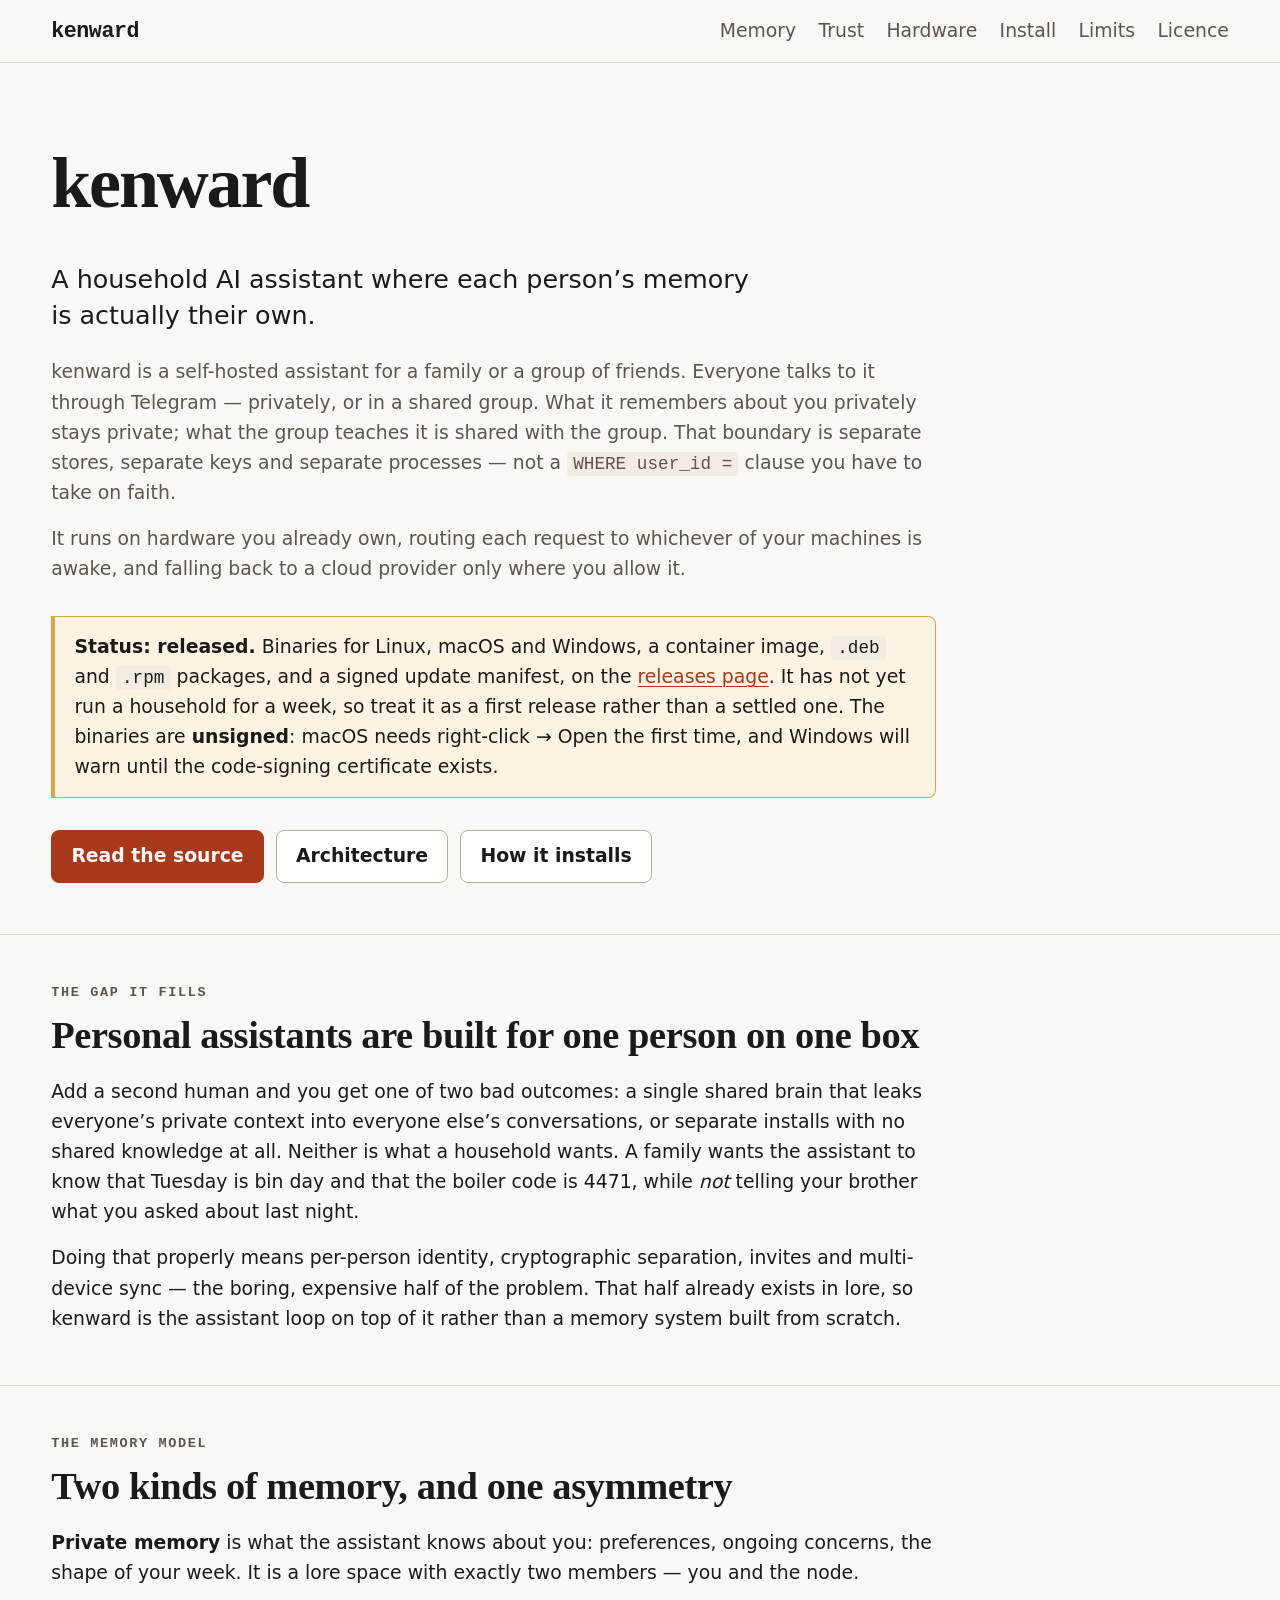
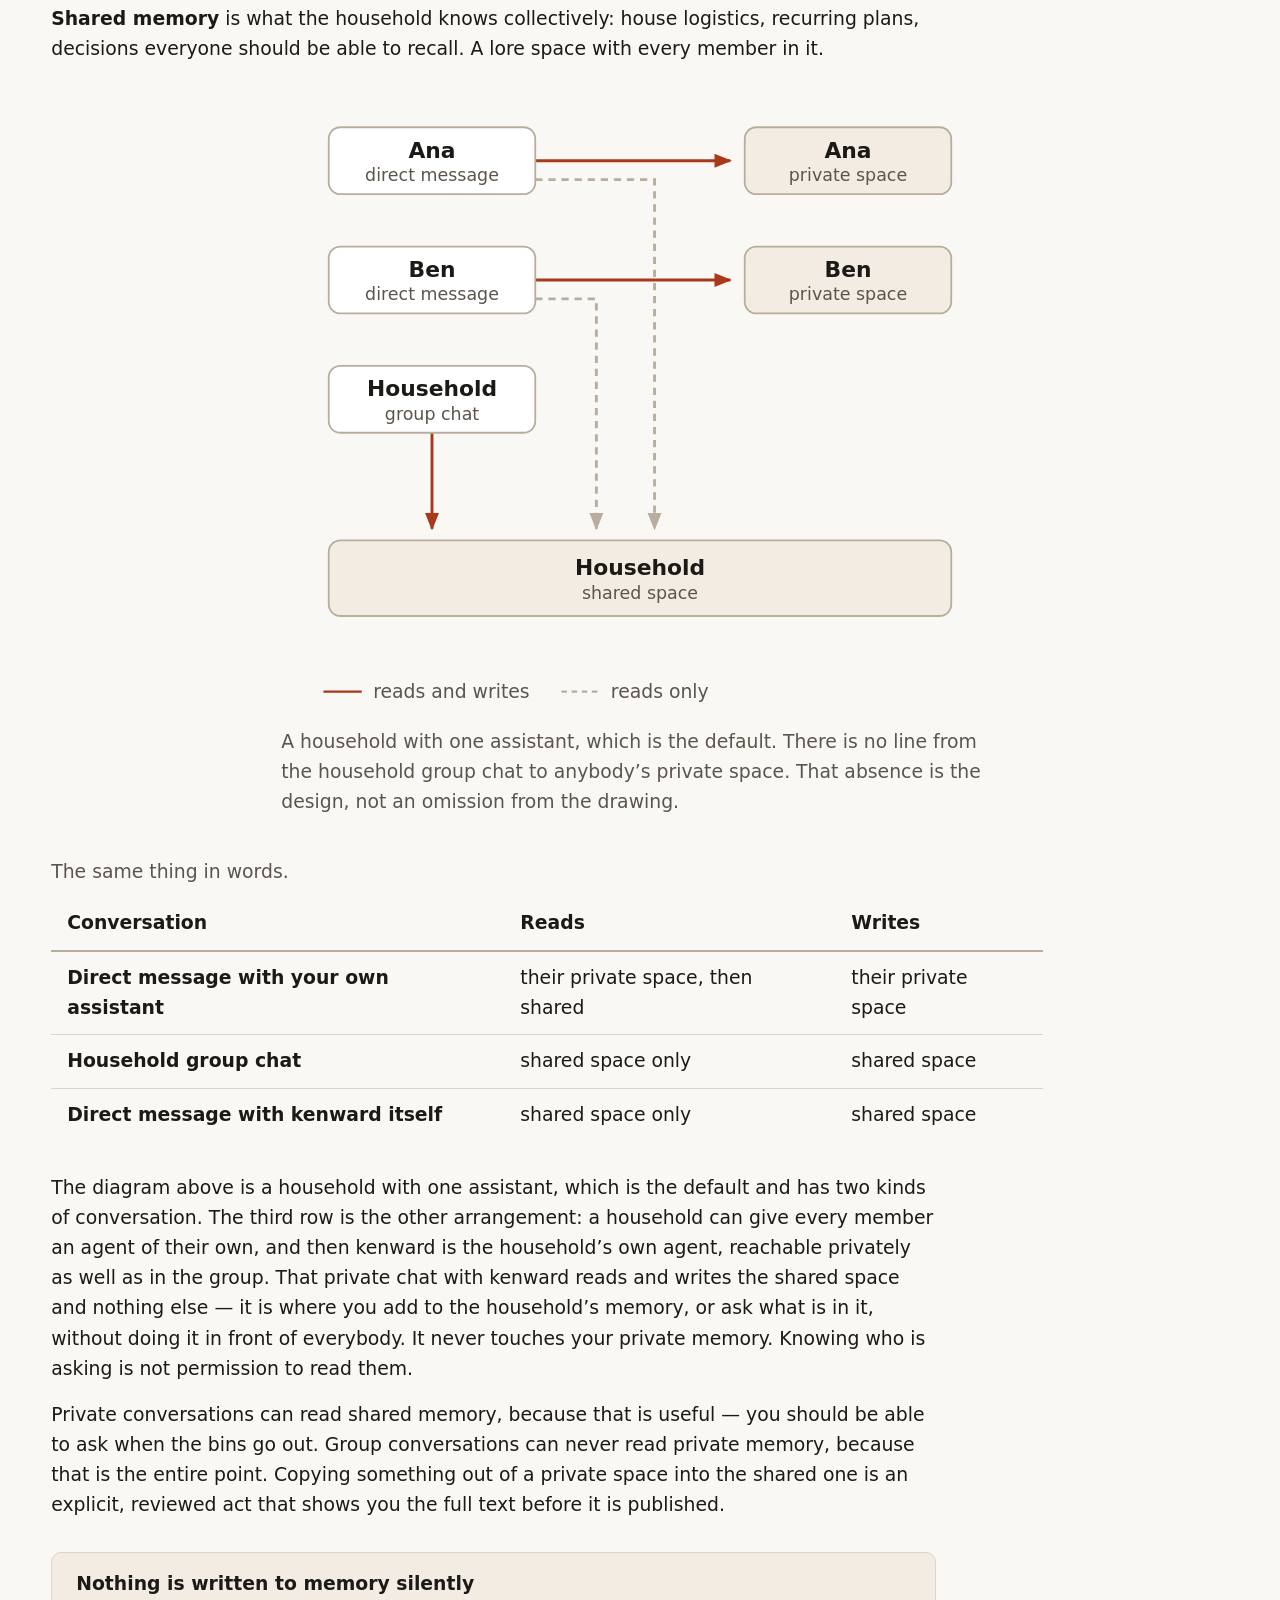
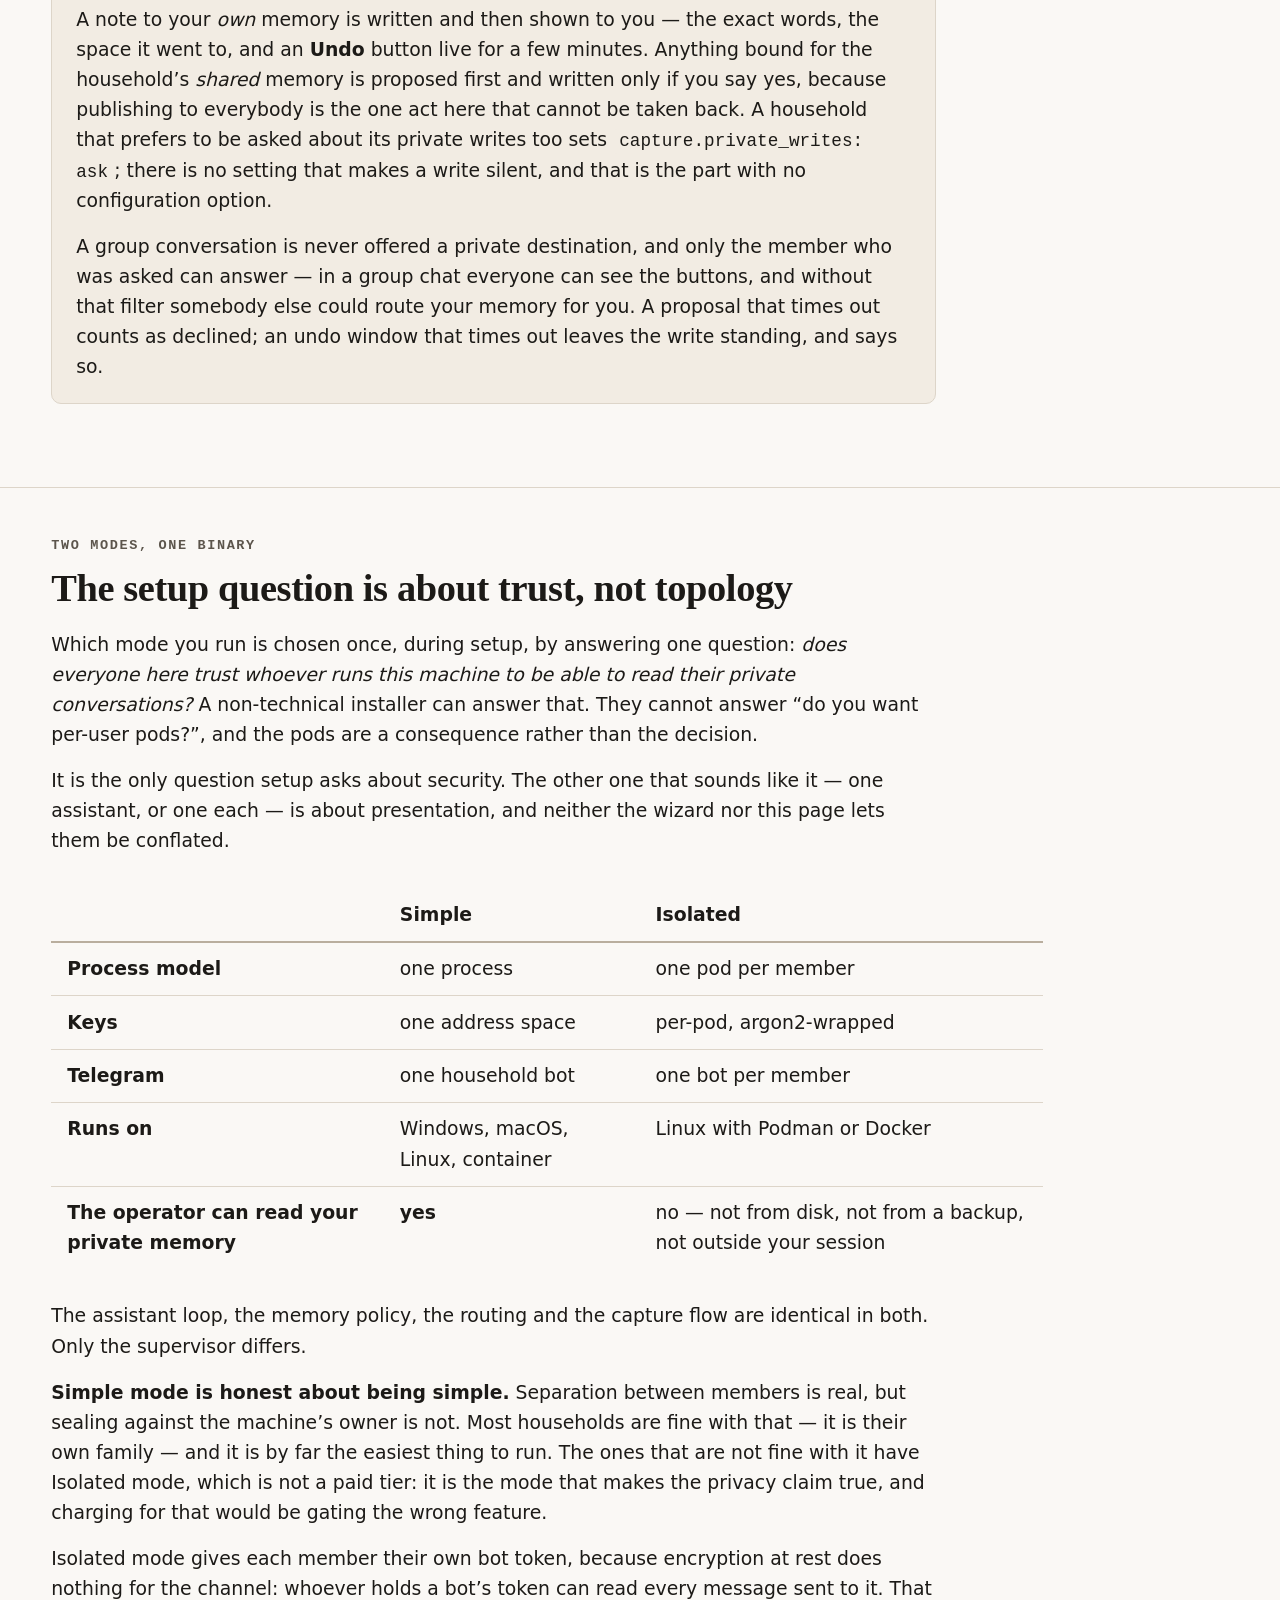
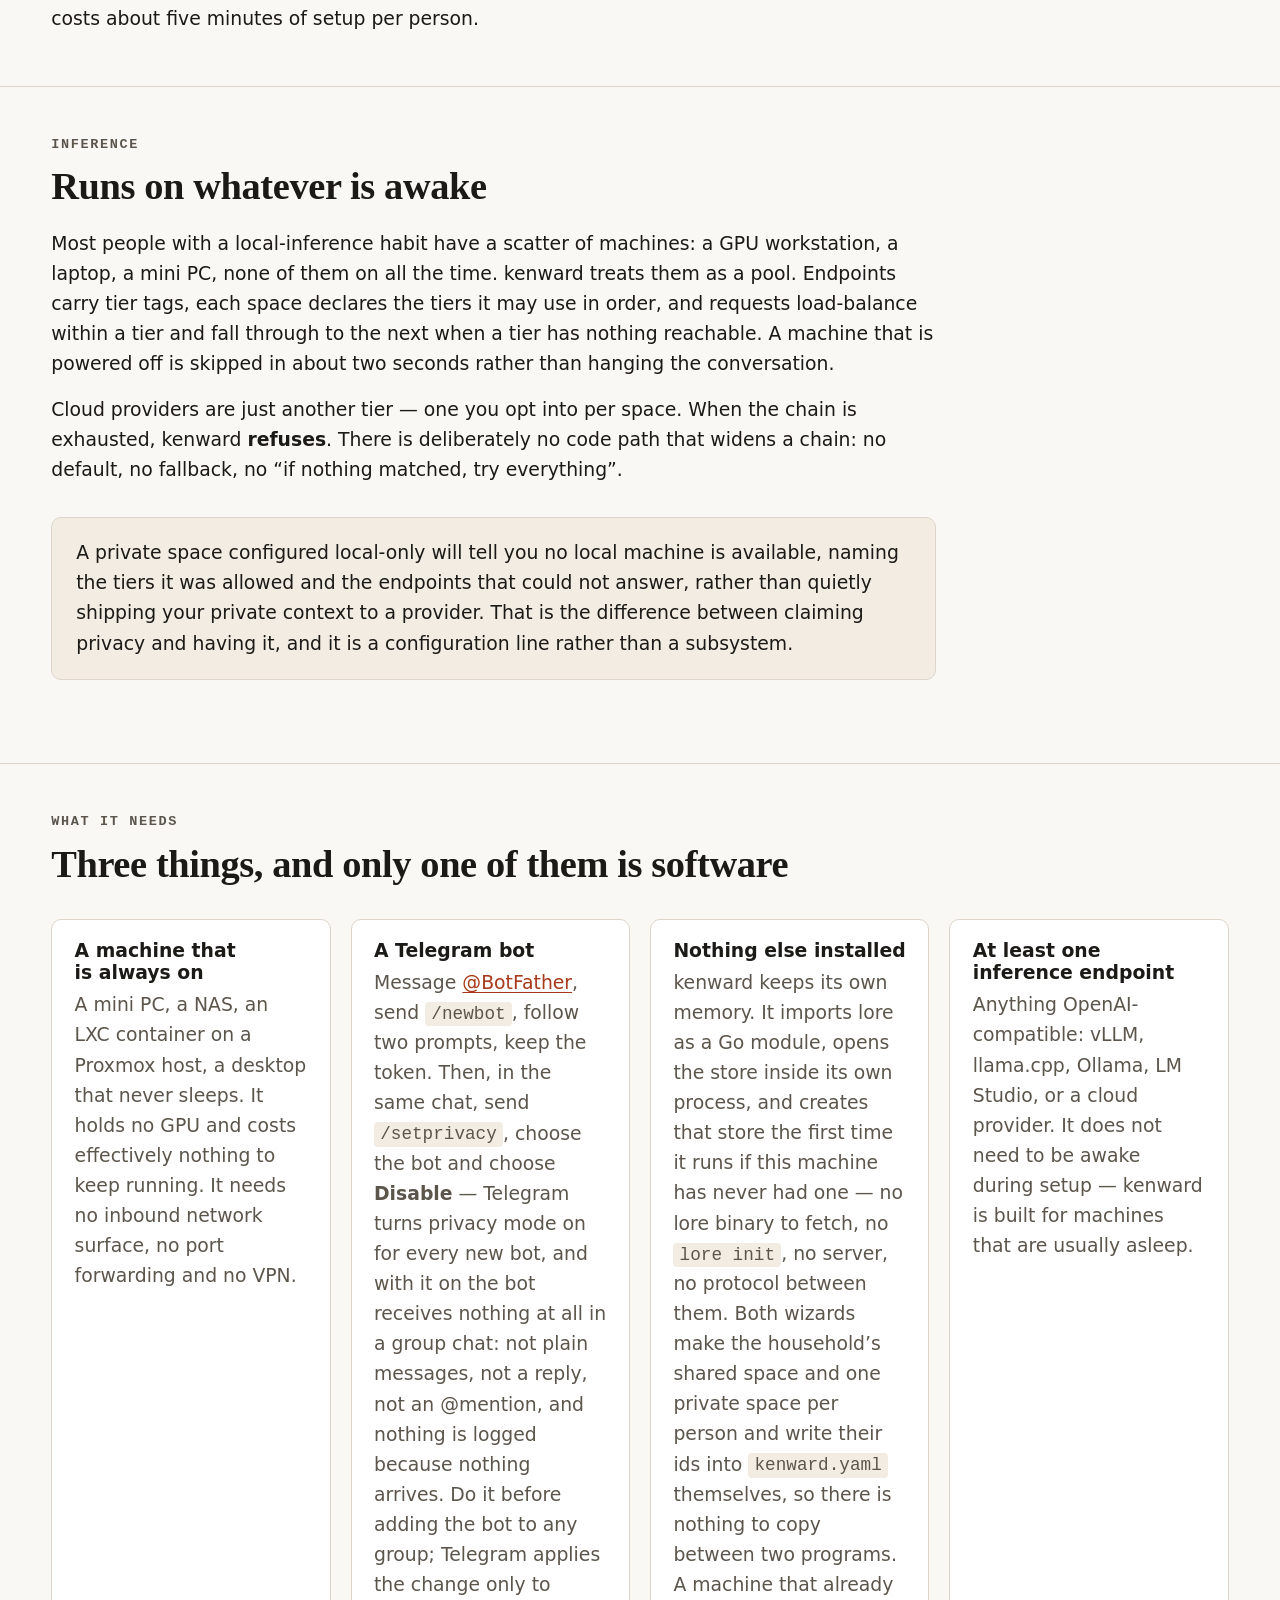
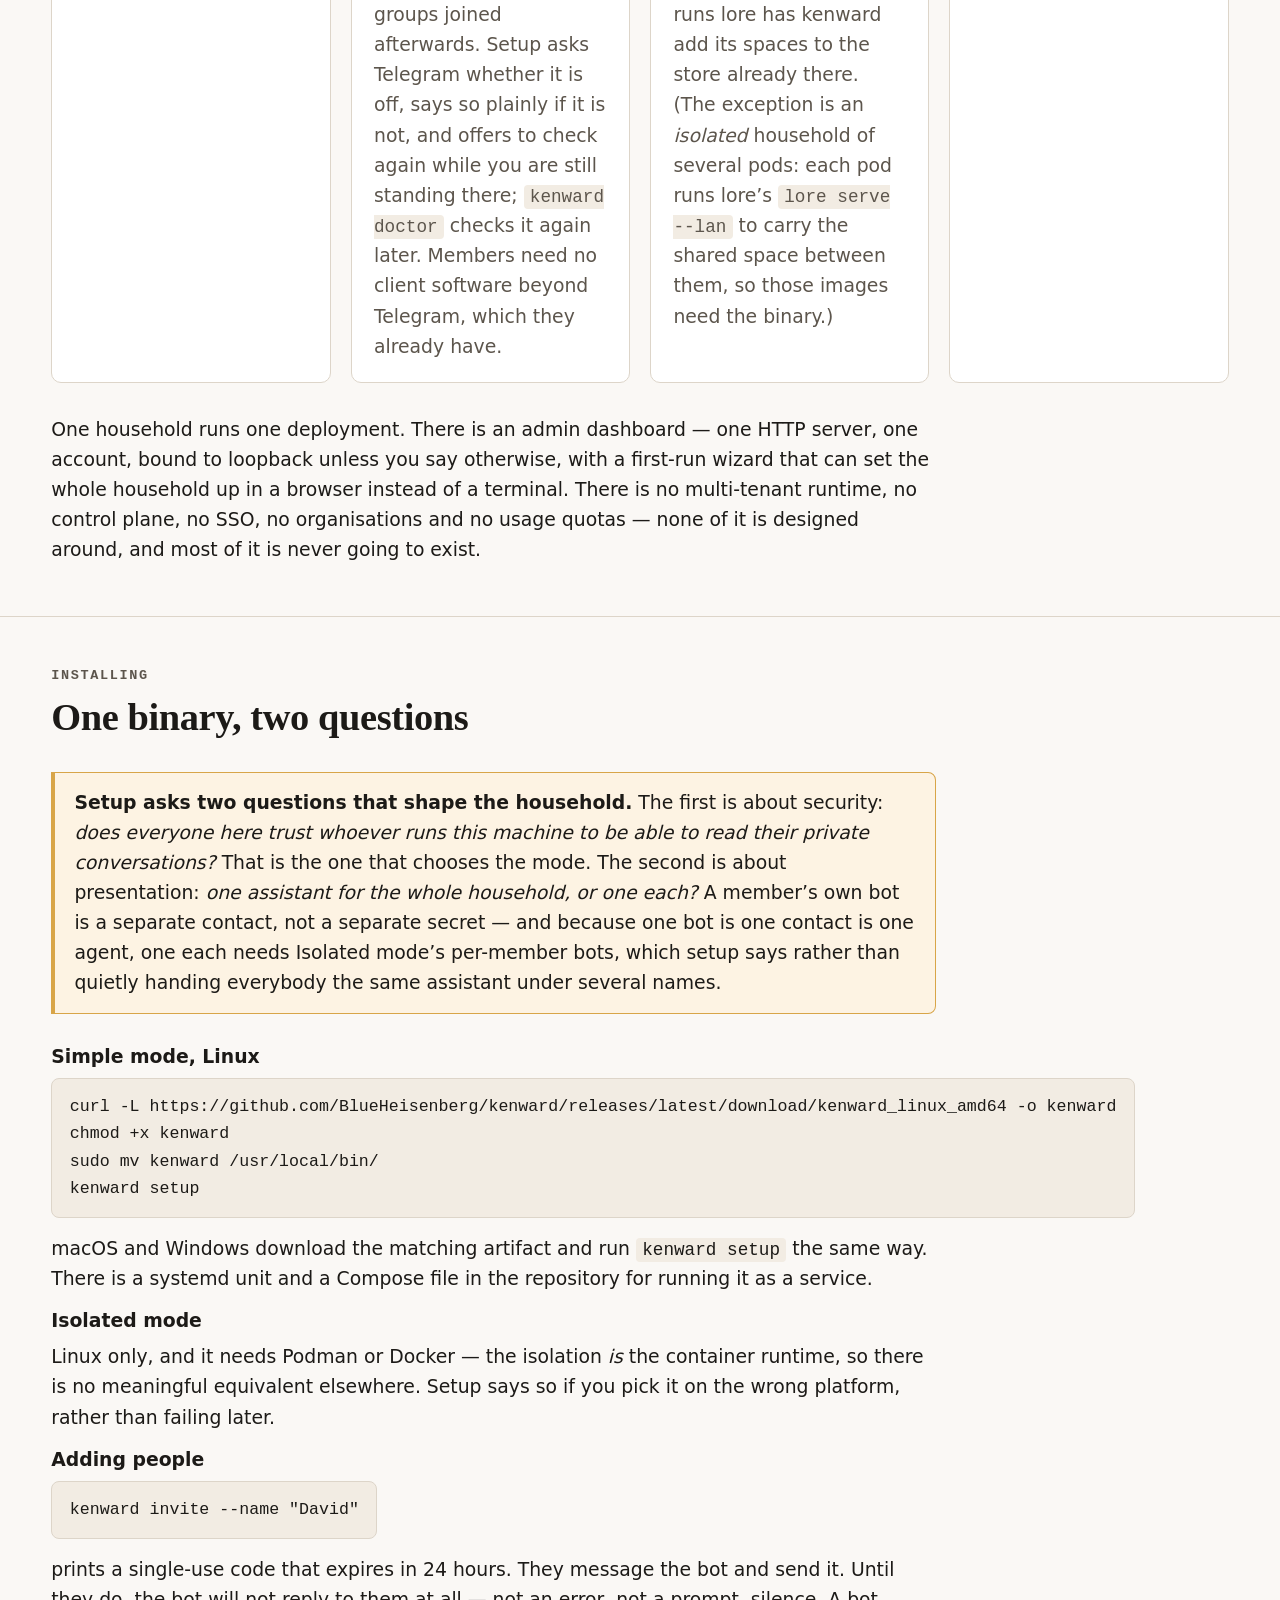
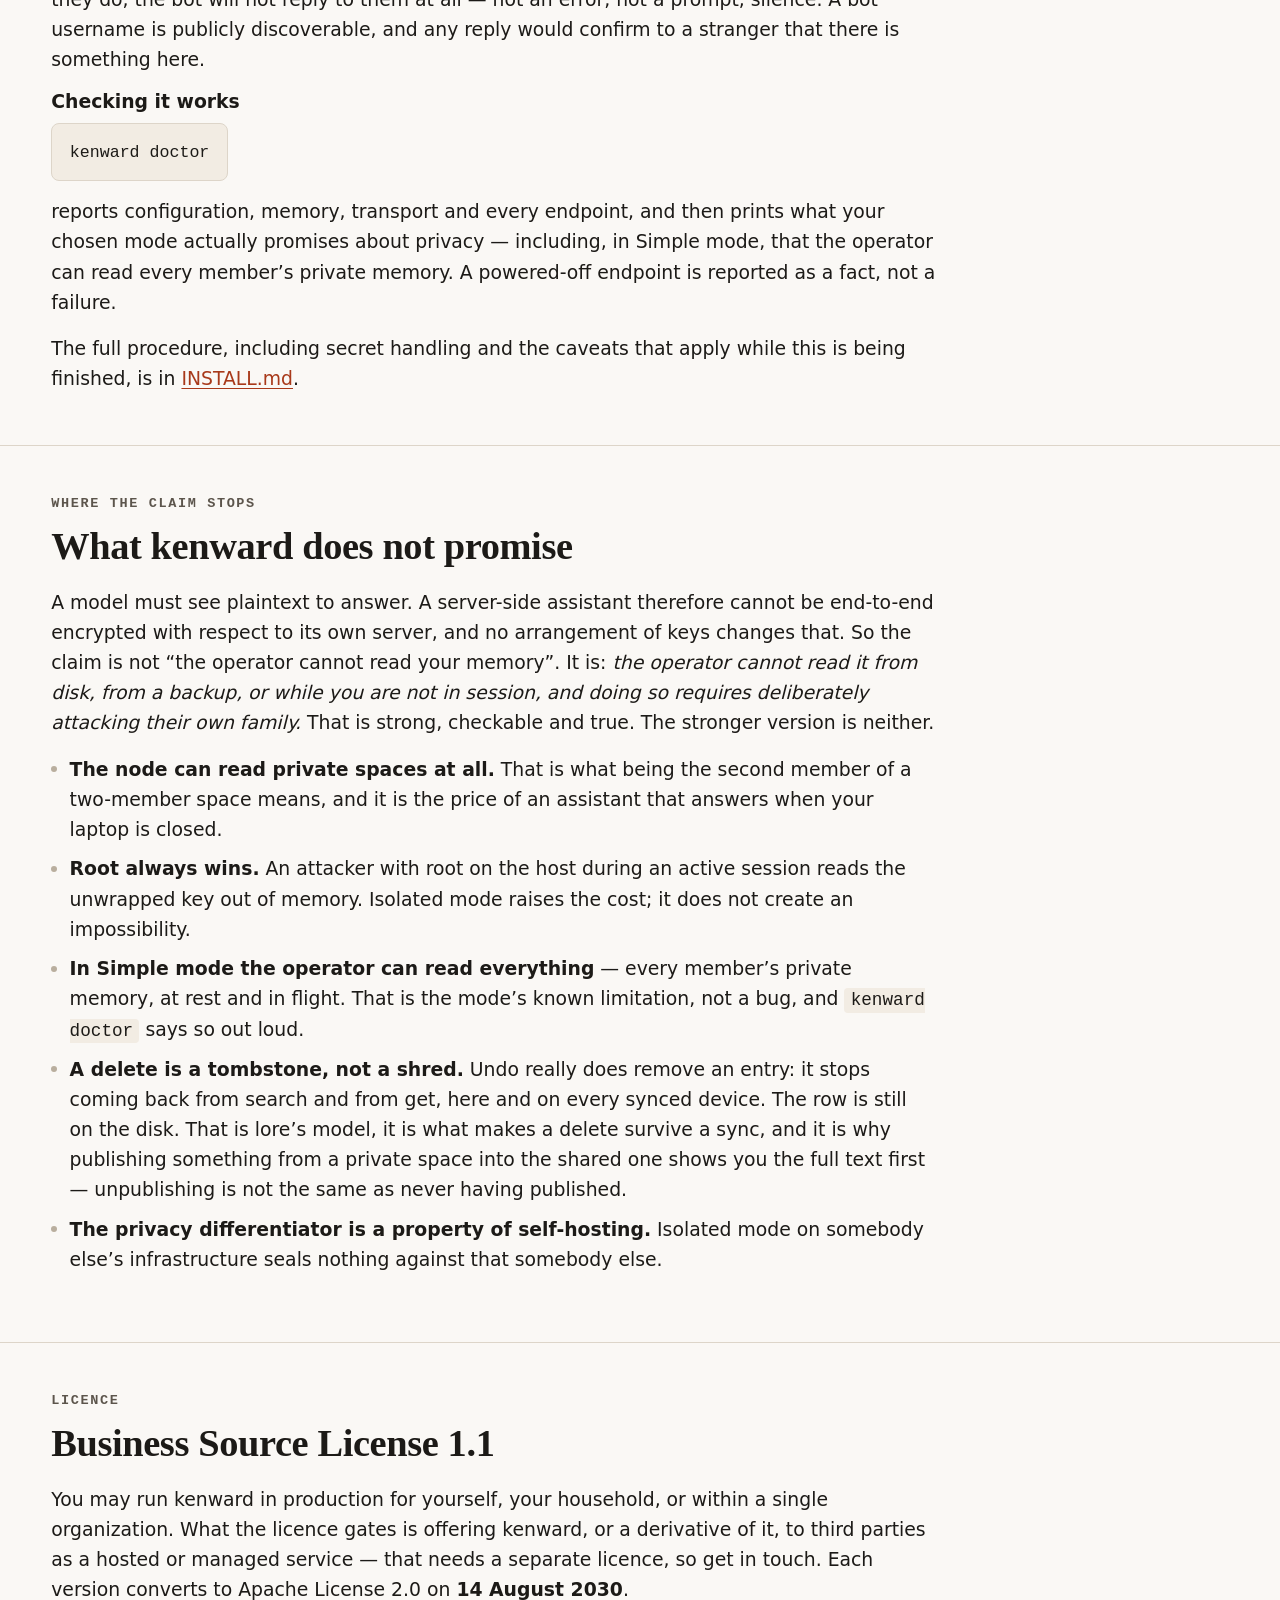
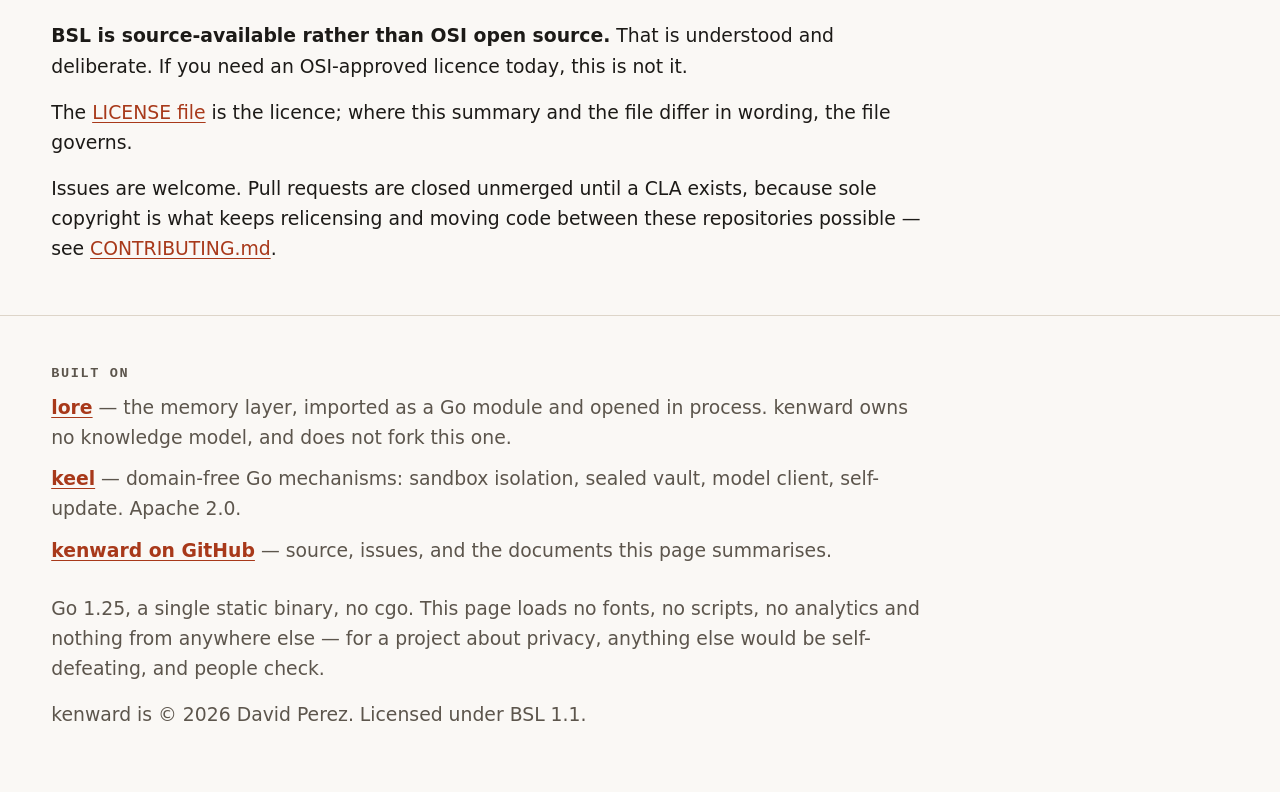
==== commit 5bdd76d8: "Stop claiming an install kenward does not need kenward opens its lore store in process. It creates o" ====
--- a/site/index.html
+++ b/site/index.html
@@ -621,7 +621,7 @@
   <section id="hardware" aria-labelledby="hardware-h">
     <div class="wrap">
       <p class="eyebrow">What it needs</p>
-      <h2 id="hardware-h">Four things, three of them not kenward</h2>
+      <h2 id="hardware-h">Three things, and only one of them is software</h2>
       <ul class="cards">
         <li>
           <h3>A machine that is always on</h3>
@@ -647,14 +647,17 @@
           </p>
         </li>
         <li>
-          <h3>lore, initialised</h3>
+          <h3>Nothing else installed</h3>
           <p>
-            kenward owns no memory of its own. It imports lore as a Go module and opens the store in
-            process &mdash; there is no server to run and no protocol between them. What it needs is a
-            lore home with an account in it. The dashboard&rsquo;s wizard can create the spaces for
-            you; the terminal wizard only offers the ones lore already holds, and only the
-            <strong>shared</strong> ones, because a lore personal space cannot cross accounts and so
-            can hold neither the household&rsquo;s memory nor a member&rsquo;s.
+            kenward keeps its own memory. It imports lore as a Go module, opens the store inside its own
+            process, and creates that store the first time it runs if this machine has never had one
+            &mdash; no lore binary to fetch, no <code>lore init</code>, no server, no protocol between
+            them. Both wizards make the household&rsquo;s shared space and one private space per person
+            and write their ids into <code>kenward.yaml</code> themselves, so there is nothing to copy
+            between two programs. A machine that already runs lore has kenward add its spaces to the
+            store already there. (The exception is an <em>isolated</em> household of several pods: each
+            pod runs lore&rsquo;s <code>lore serve --lan</code> to carry the shared space between them,
+            so those images need the binary.)
           </p>
         </li>
         <li>
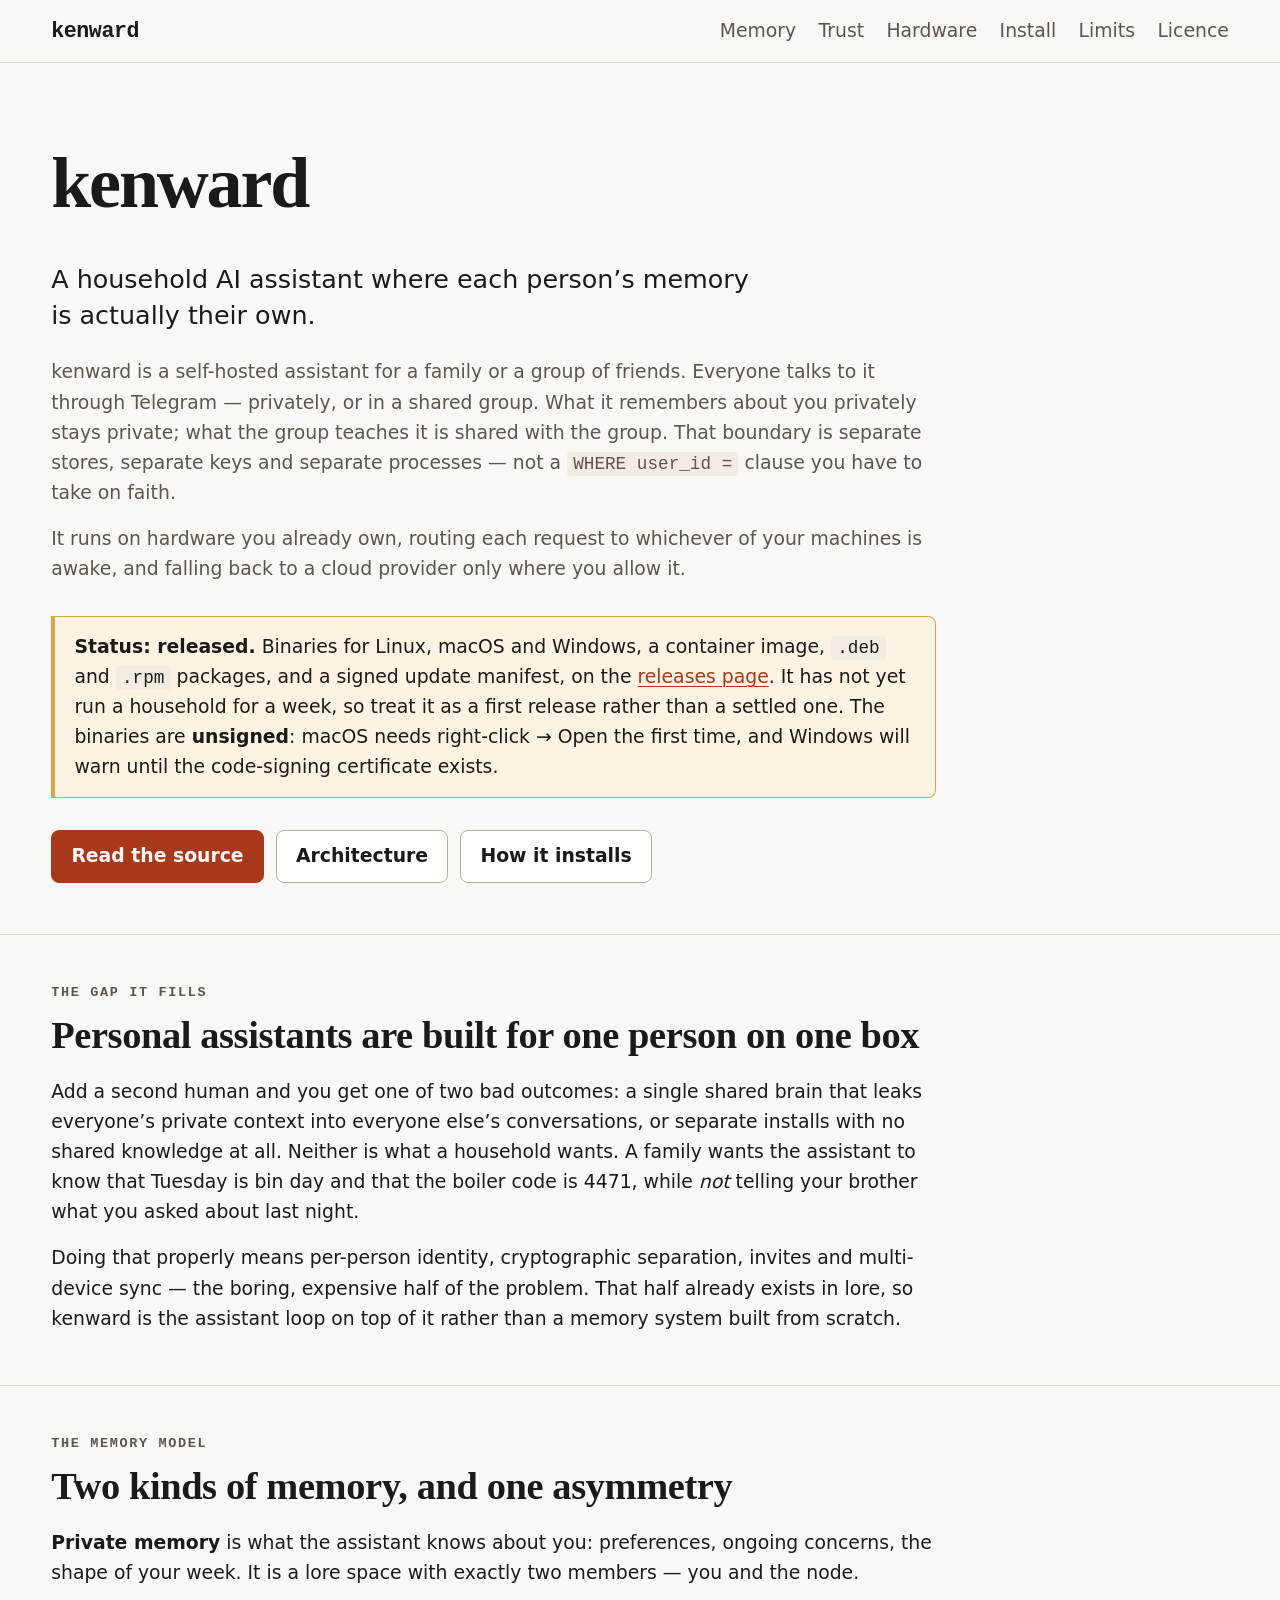
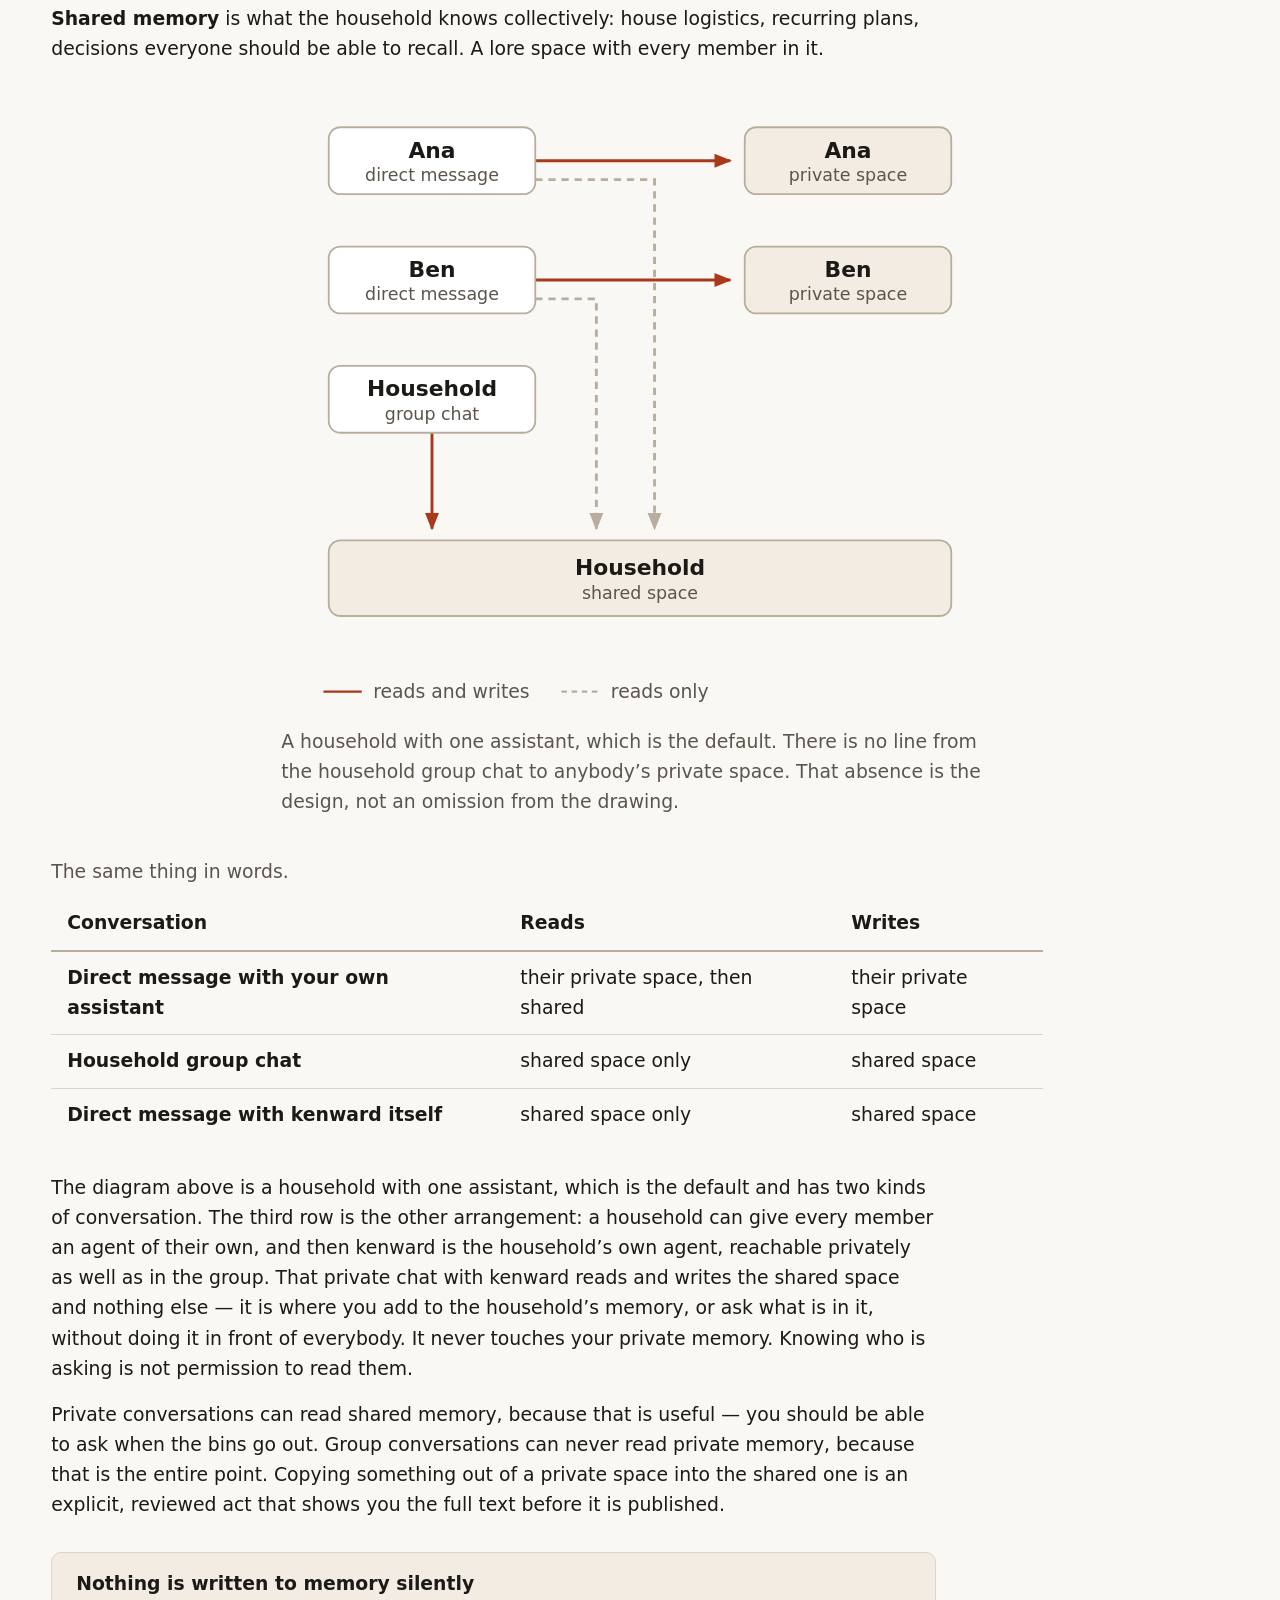
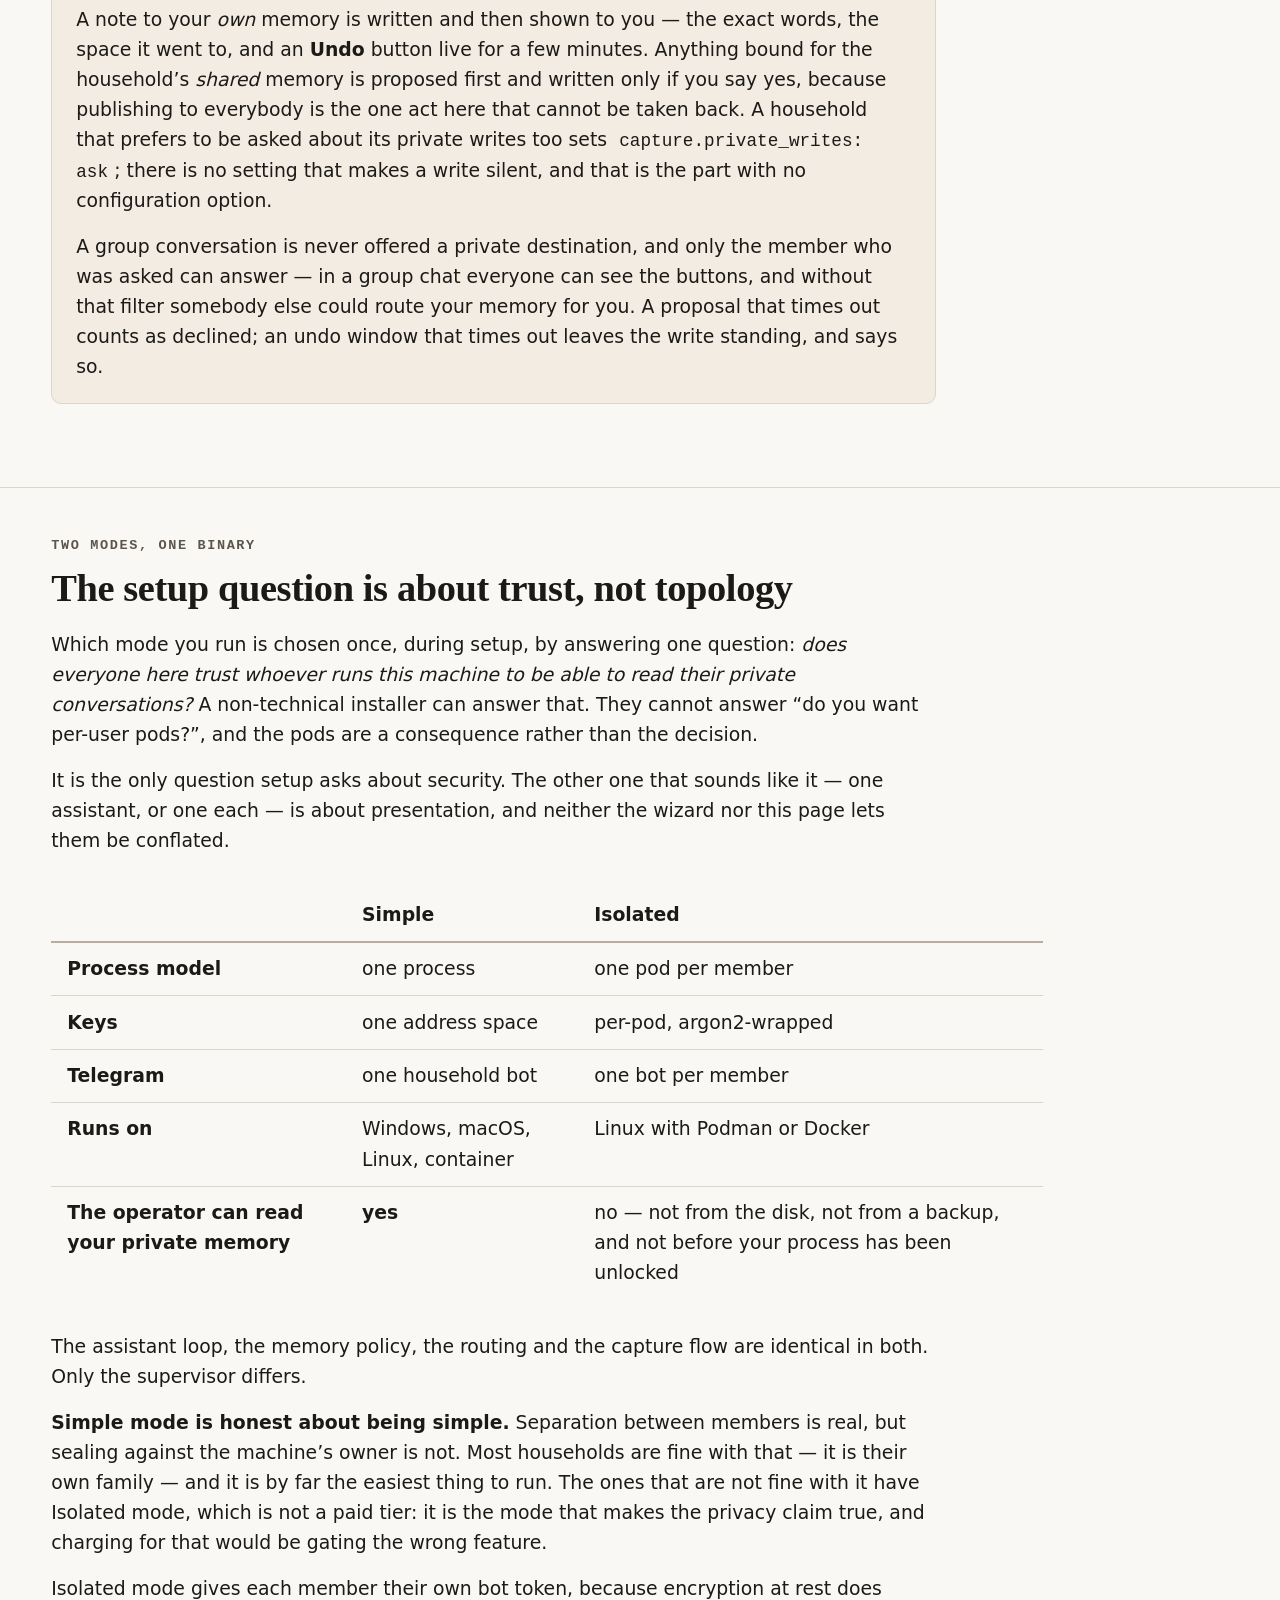
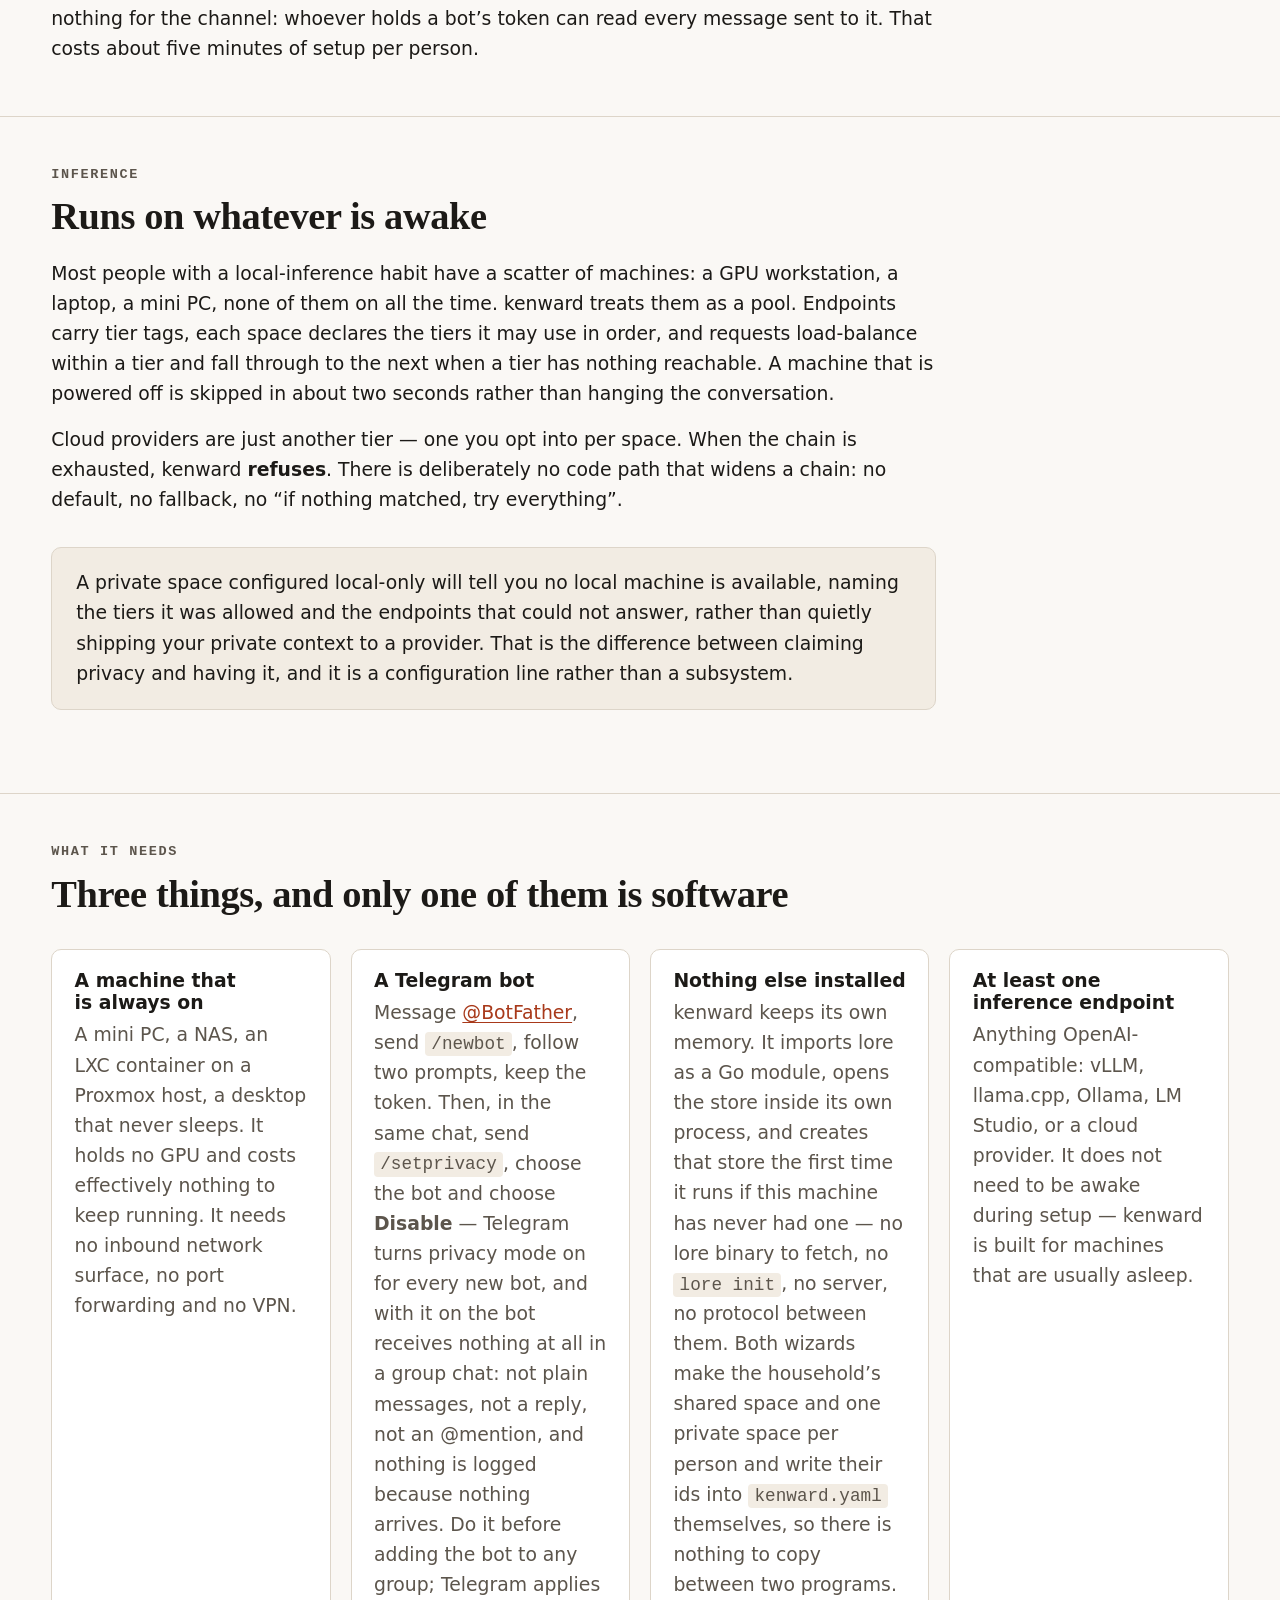
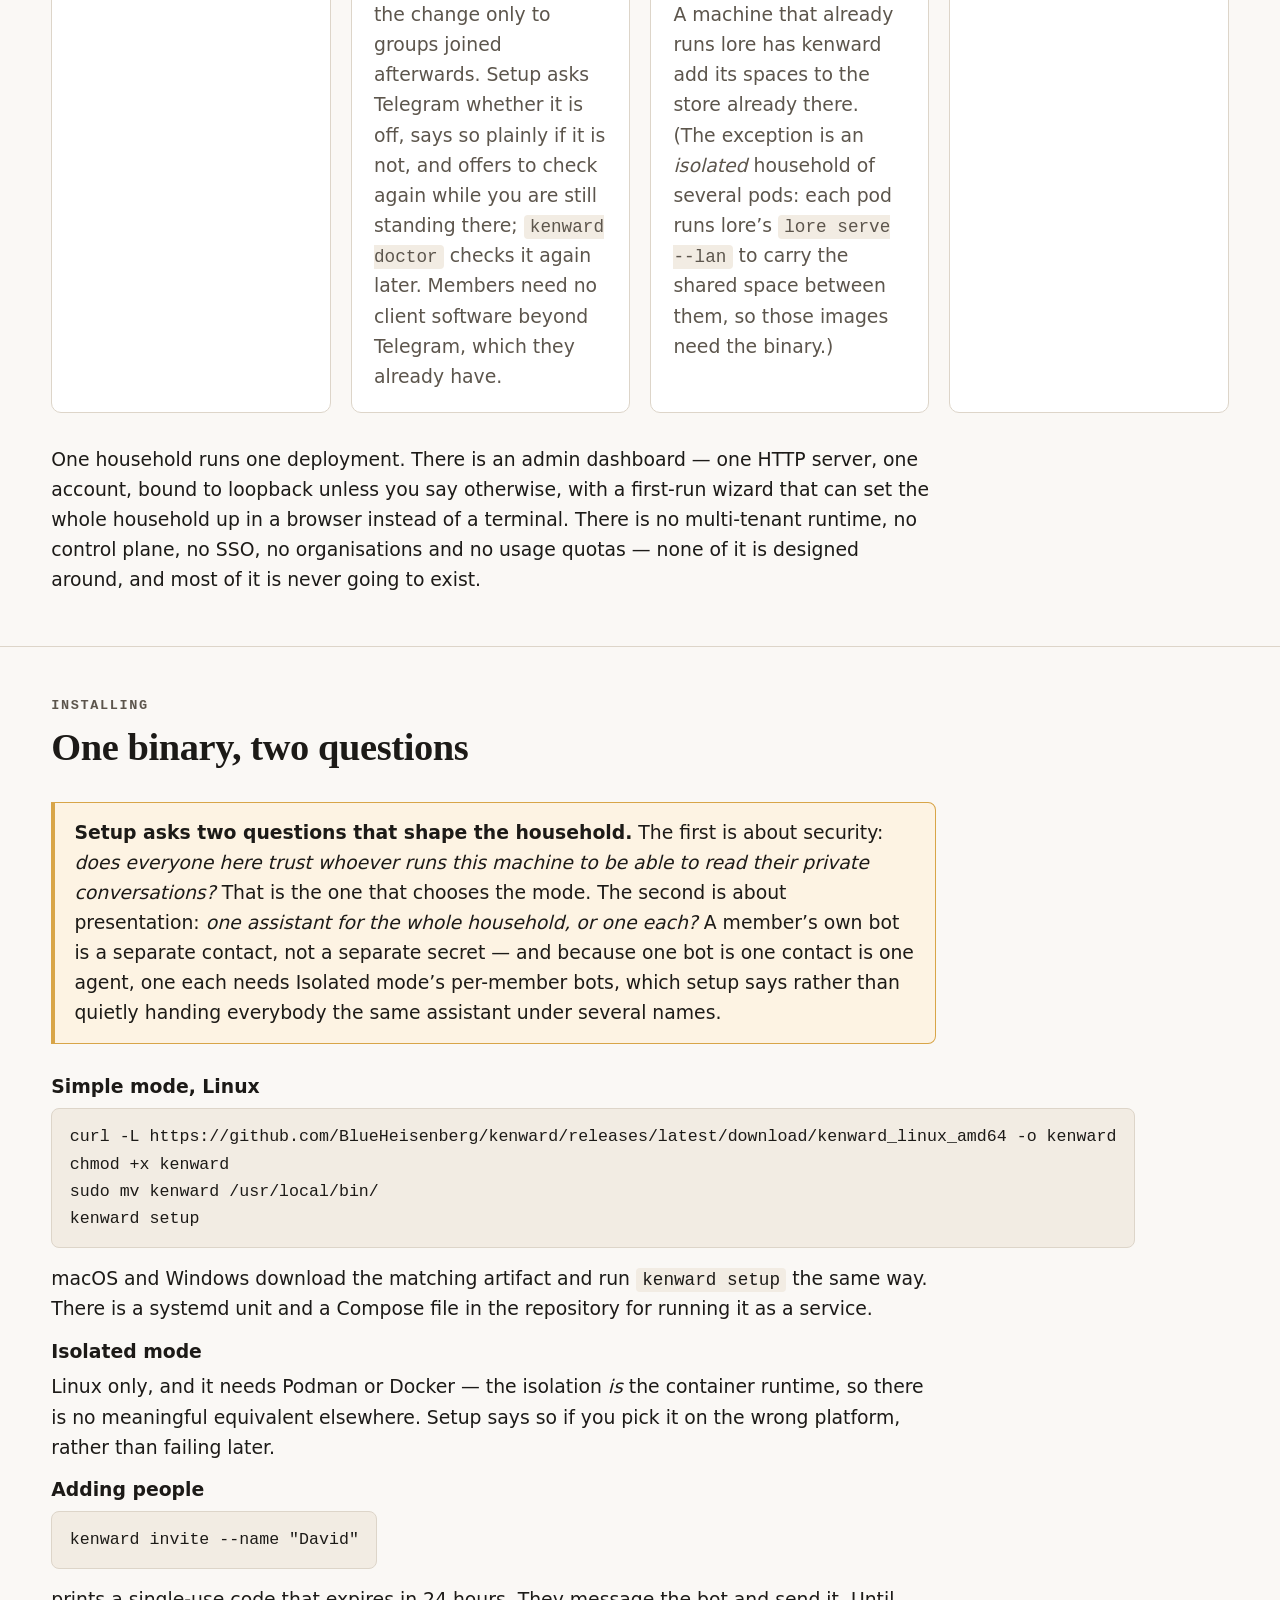
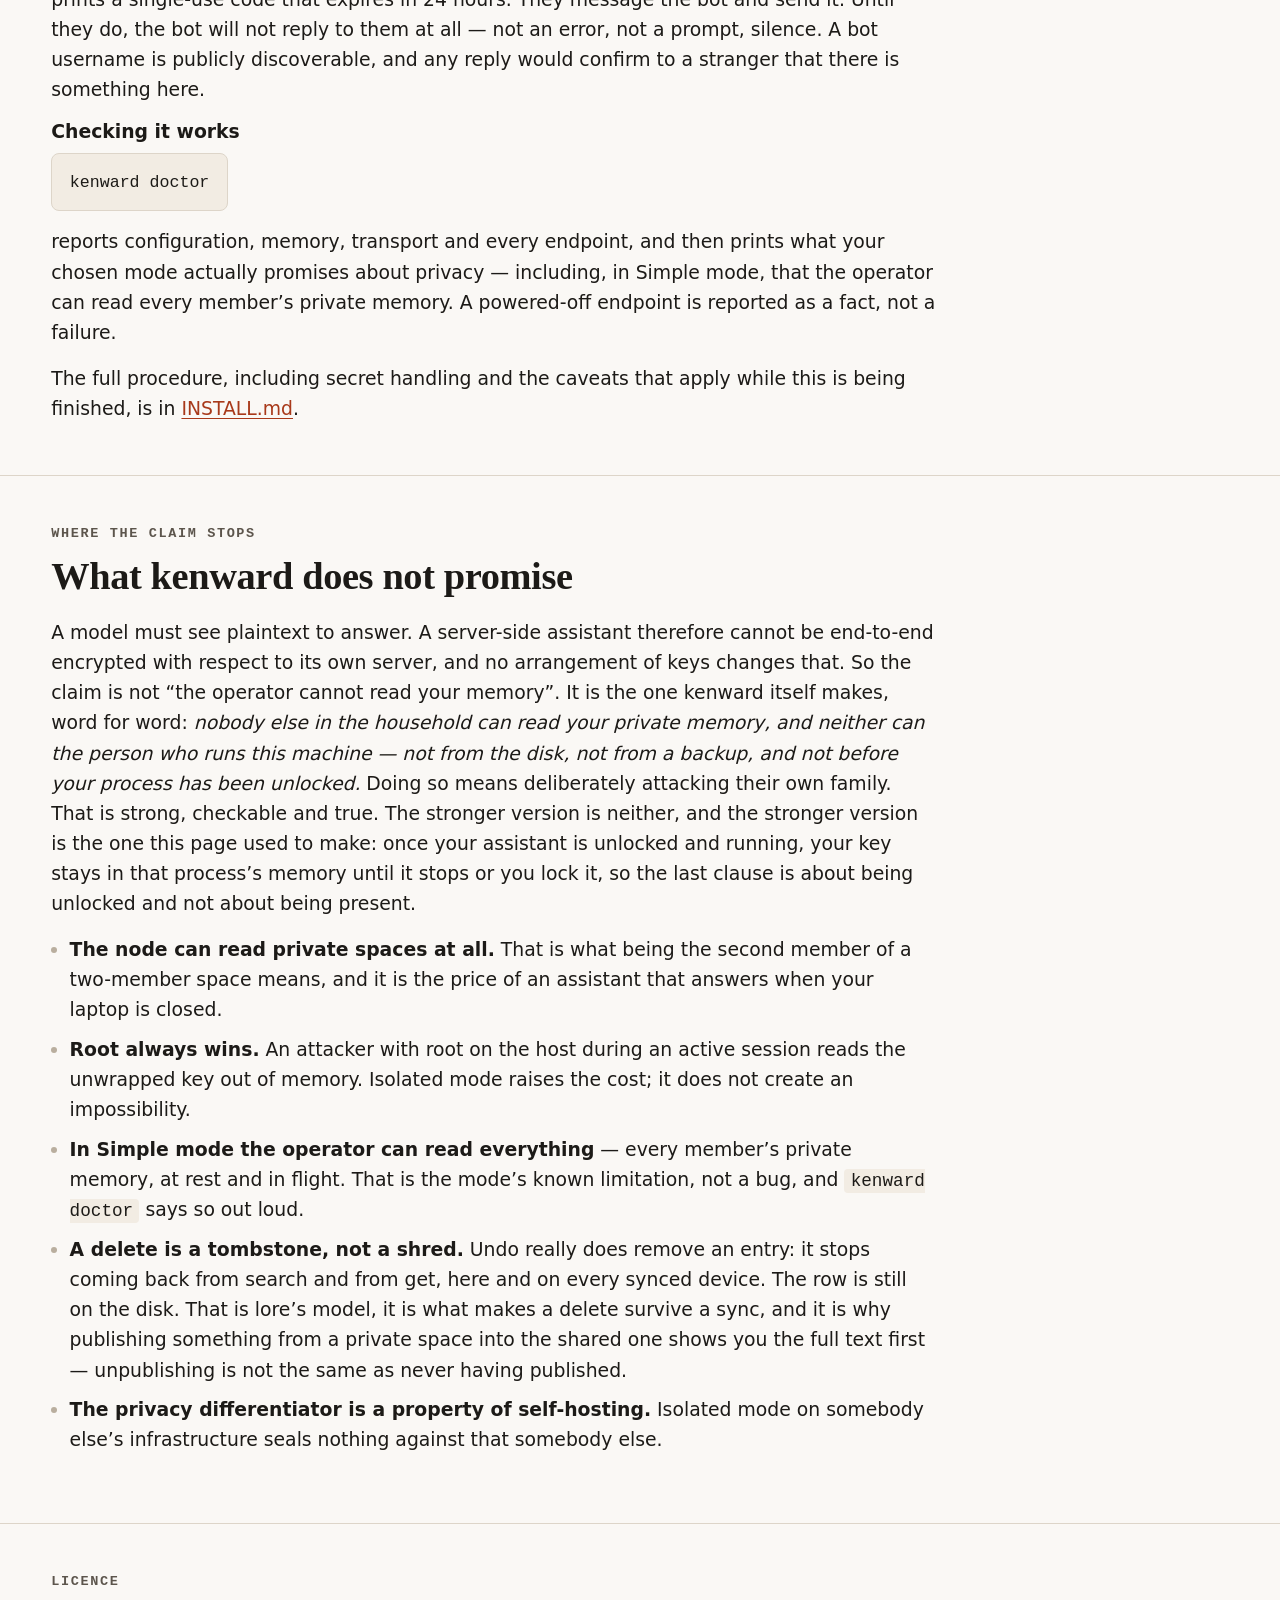
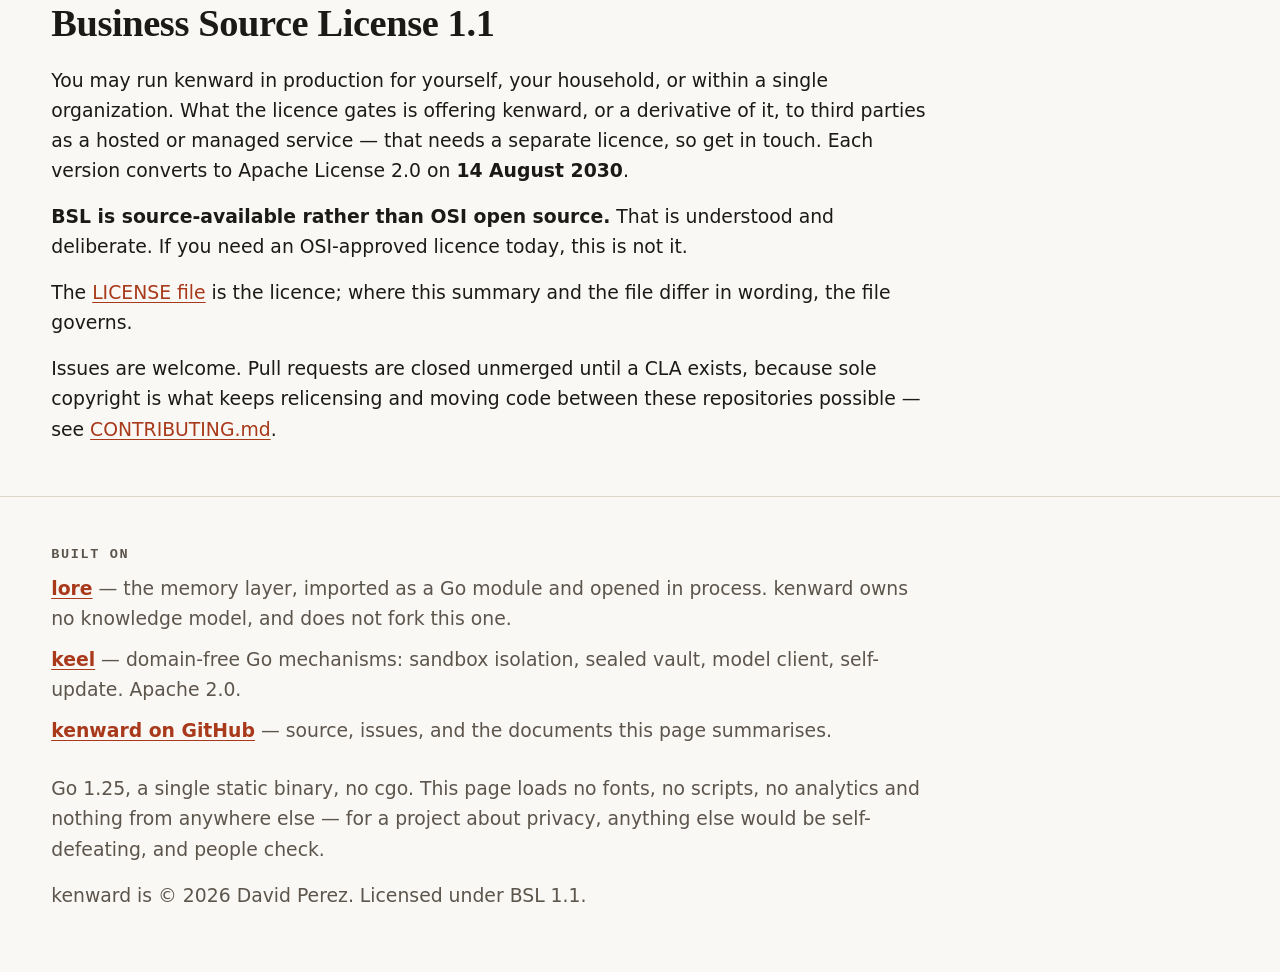
==== commit 49a060d5: "Stop publishing a claim the decision log withdrew D-019 retired "not while you are away" a year of c" ====
--- a/site/index.html
+++ b/site/index.html
@@ -567,7 +567,7 @@
             <tr><th scope="row">Keys</th><td>one address space</td><td>per-pod, argon2-wrapped</td></tr>
             <tr><th scope="row">Telegram</th><td>one household bot</td><td>one bot per member</td></tr>
             <tr><th scope="row">Runs on</th><td>Windows, macOS, Linux, container</td><td>Linux with Podman or Docker</td></tr>
-            <tr><th scope="row">The operator can read your private memory</th><td><strong>yes</strong></td><td>no &mdash; not from disk, not from a backup, not outside your session</td></tr>
+            <tr><th scope="row">The operator can read your private memory</th><td><strong>yes</strong></td><td>no &mdash; not from the disk, not from a backup, and not before your process has been unlocked</td></tr>
           </tbody>
         </table>
       </div>
@@ -743,10 +743,14 @@
       <p>
         A model must see plaintext to answer. A server-side assistant therefore cannot be end-to-end
         encrypted with respect to its own server, and no arrangement of keys changes that. So the claim
-        is not &ldquo;the operator cannot read your memory&rdquo;. It is: <em>the operator cannot read
-        it from disk, from a backup, or while you are not in session, and doing so requires
-        deliberately attacking their own family.</em> That is strong, checkable and true. The stronger
-        version is neither.
+        is not &ldquo;the operator cannot read your memory&rdquo;. It is the one kenward itself makes,
+        word for word: <em>nobody else in the household can read your private memory, and neither can
+        the person who runs this machine &mdash; not from the disk, not from a backup, and not before
+        your process has been unlocked.</em> Doing so means deliberately attacking their own family.
+        That is strong, checkable and true. The stronger version is neither, and the stronger version
+        is the one this page used to make: once your assistant is unlocked and running, your key stays
+        in that process&rsquo;s memory until it stops or you lock it, so the last clause is about being
+        unlocked and not about being present.
       </p>
       <ul class="plain">
         <li>
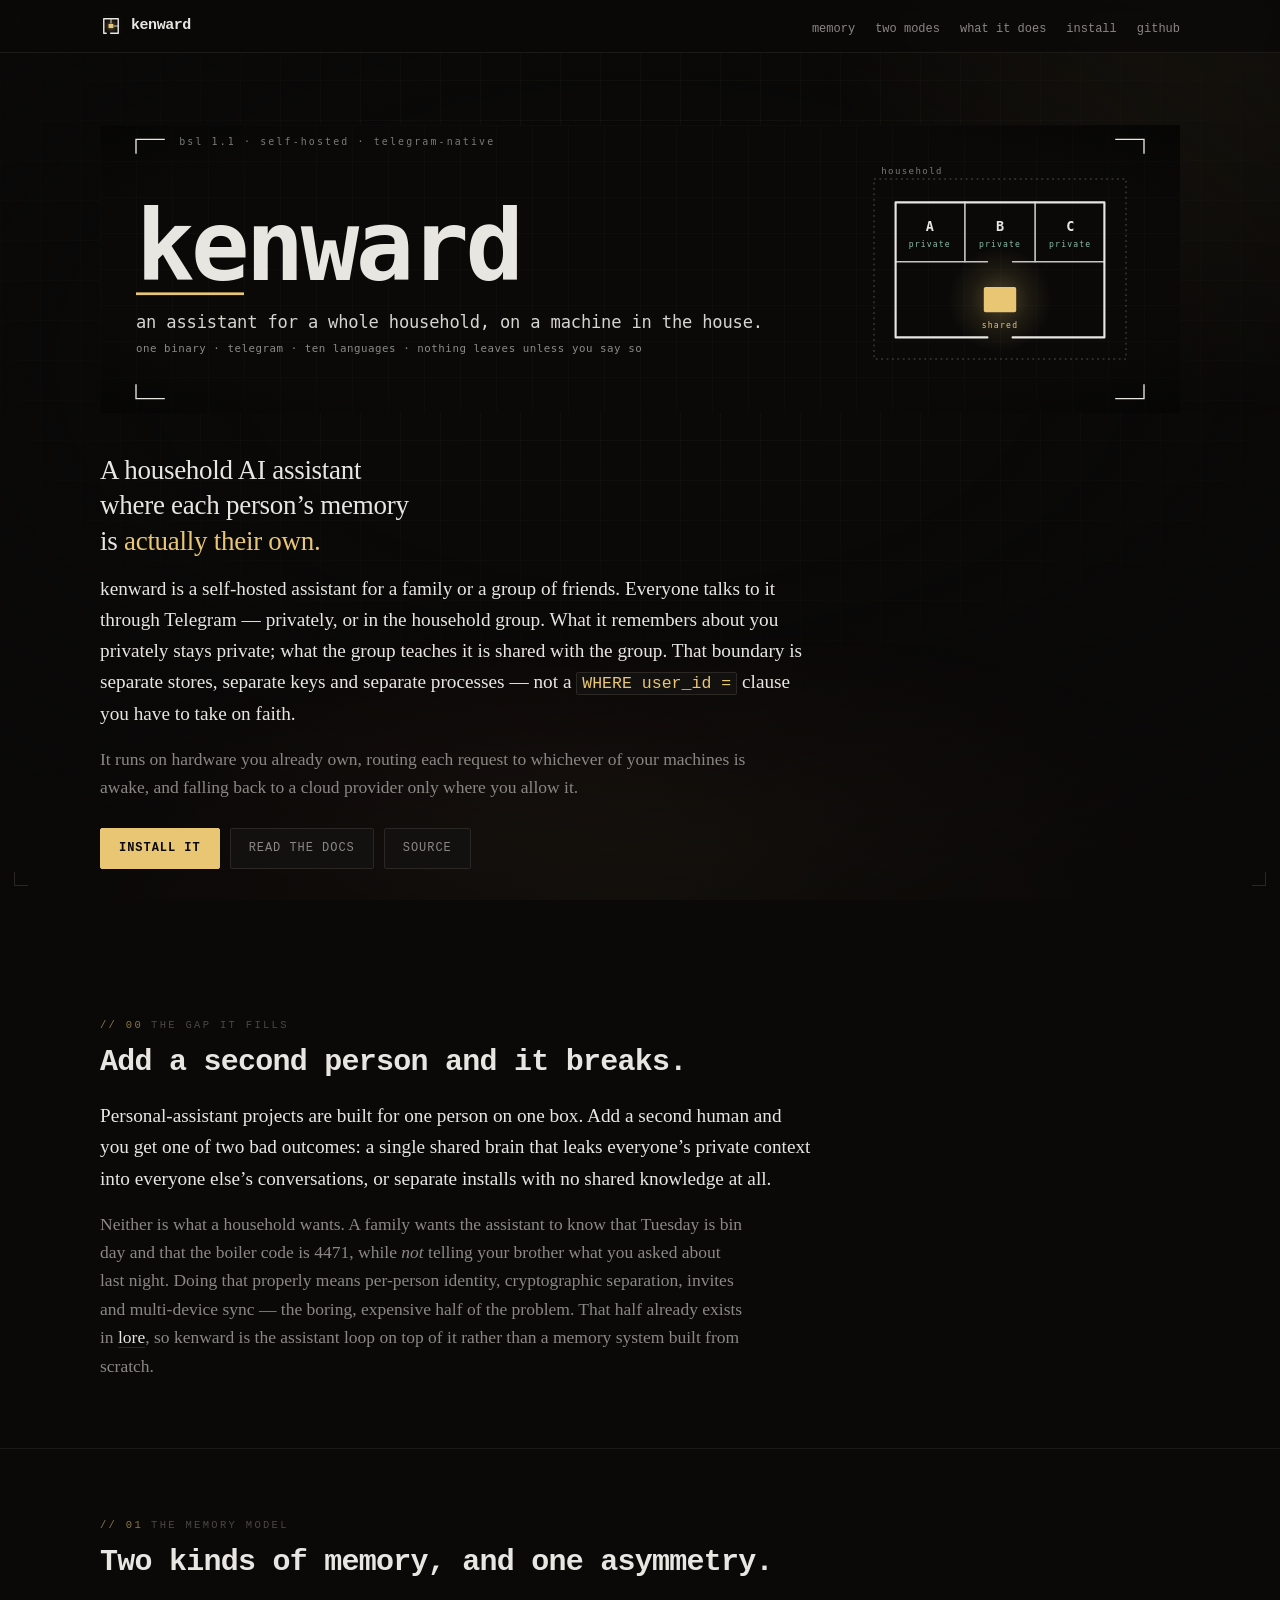
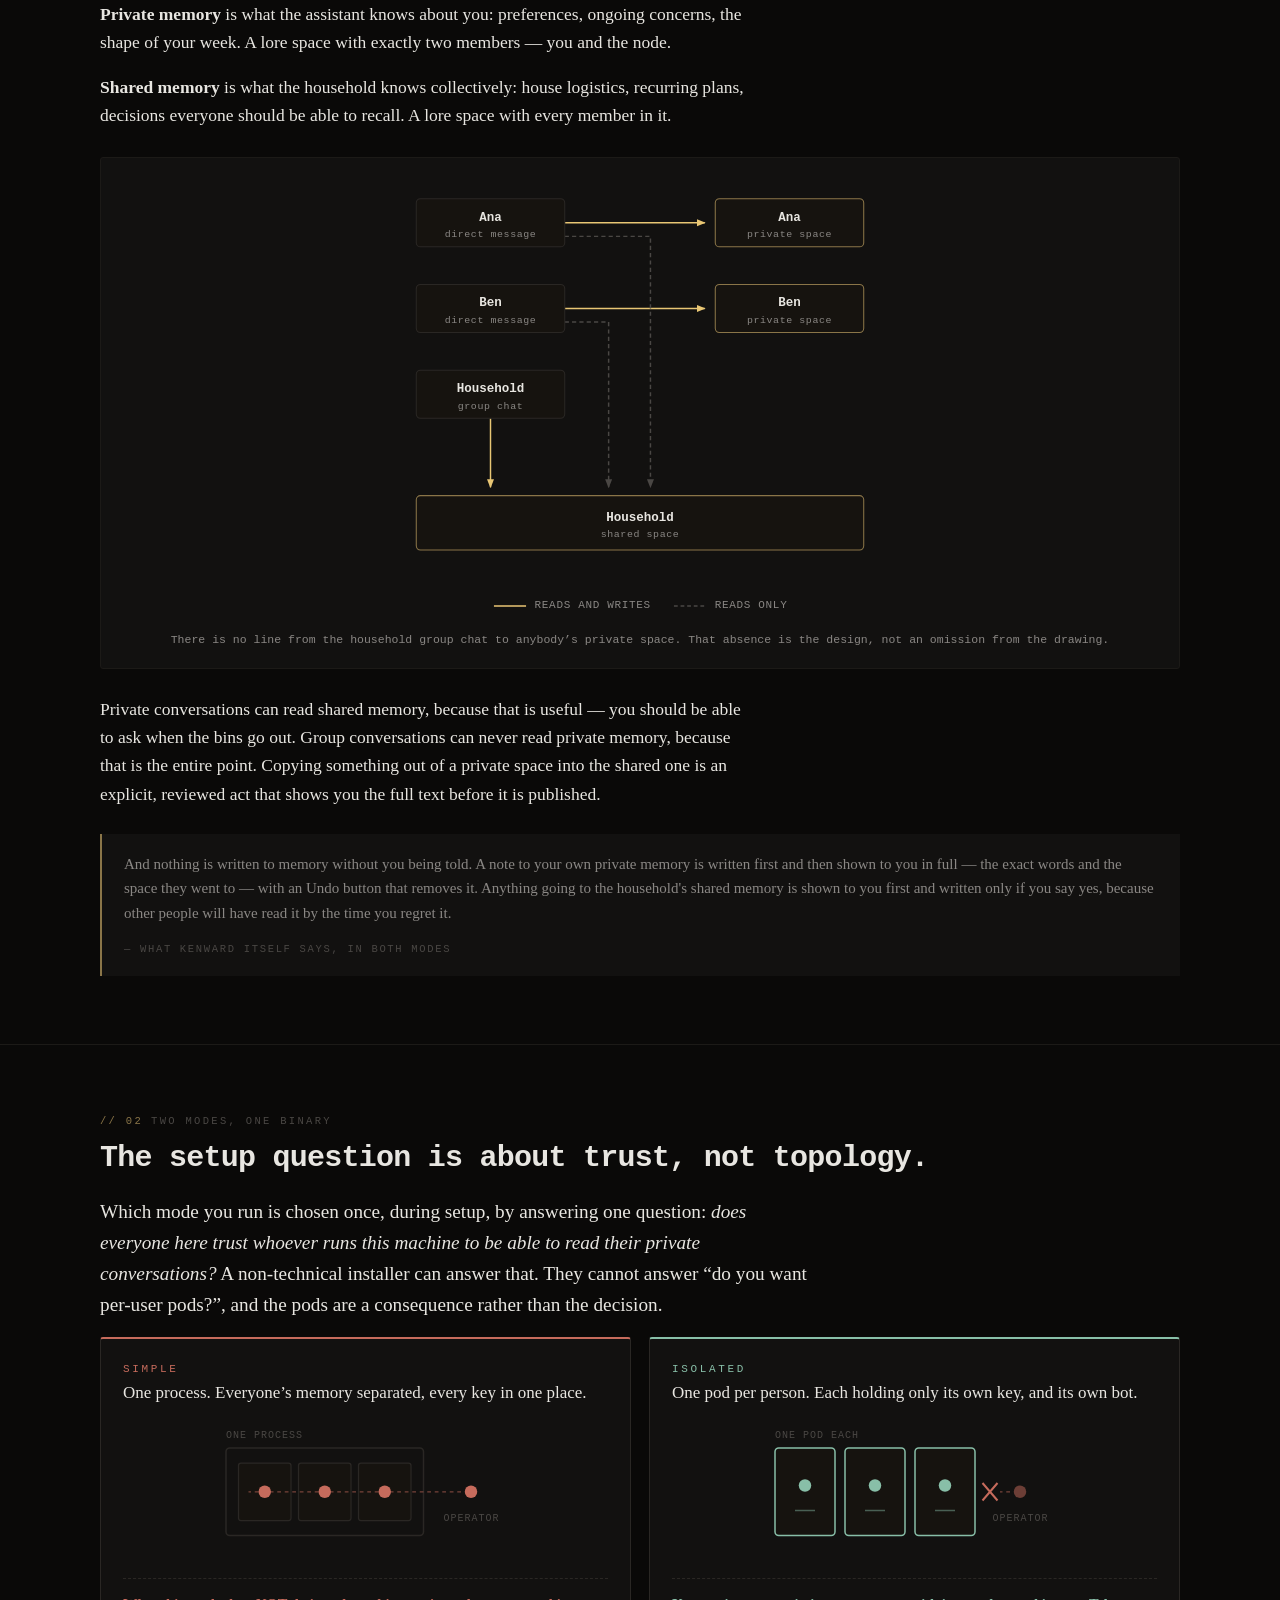
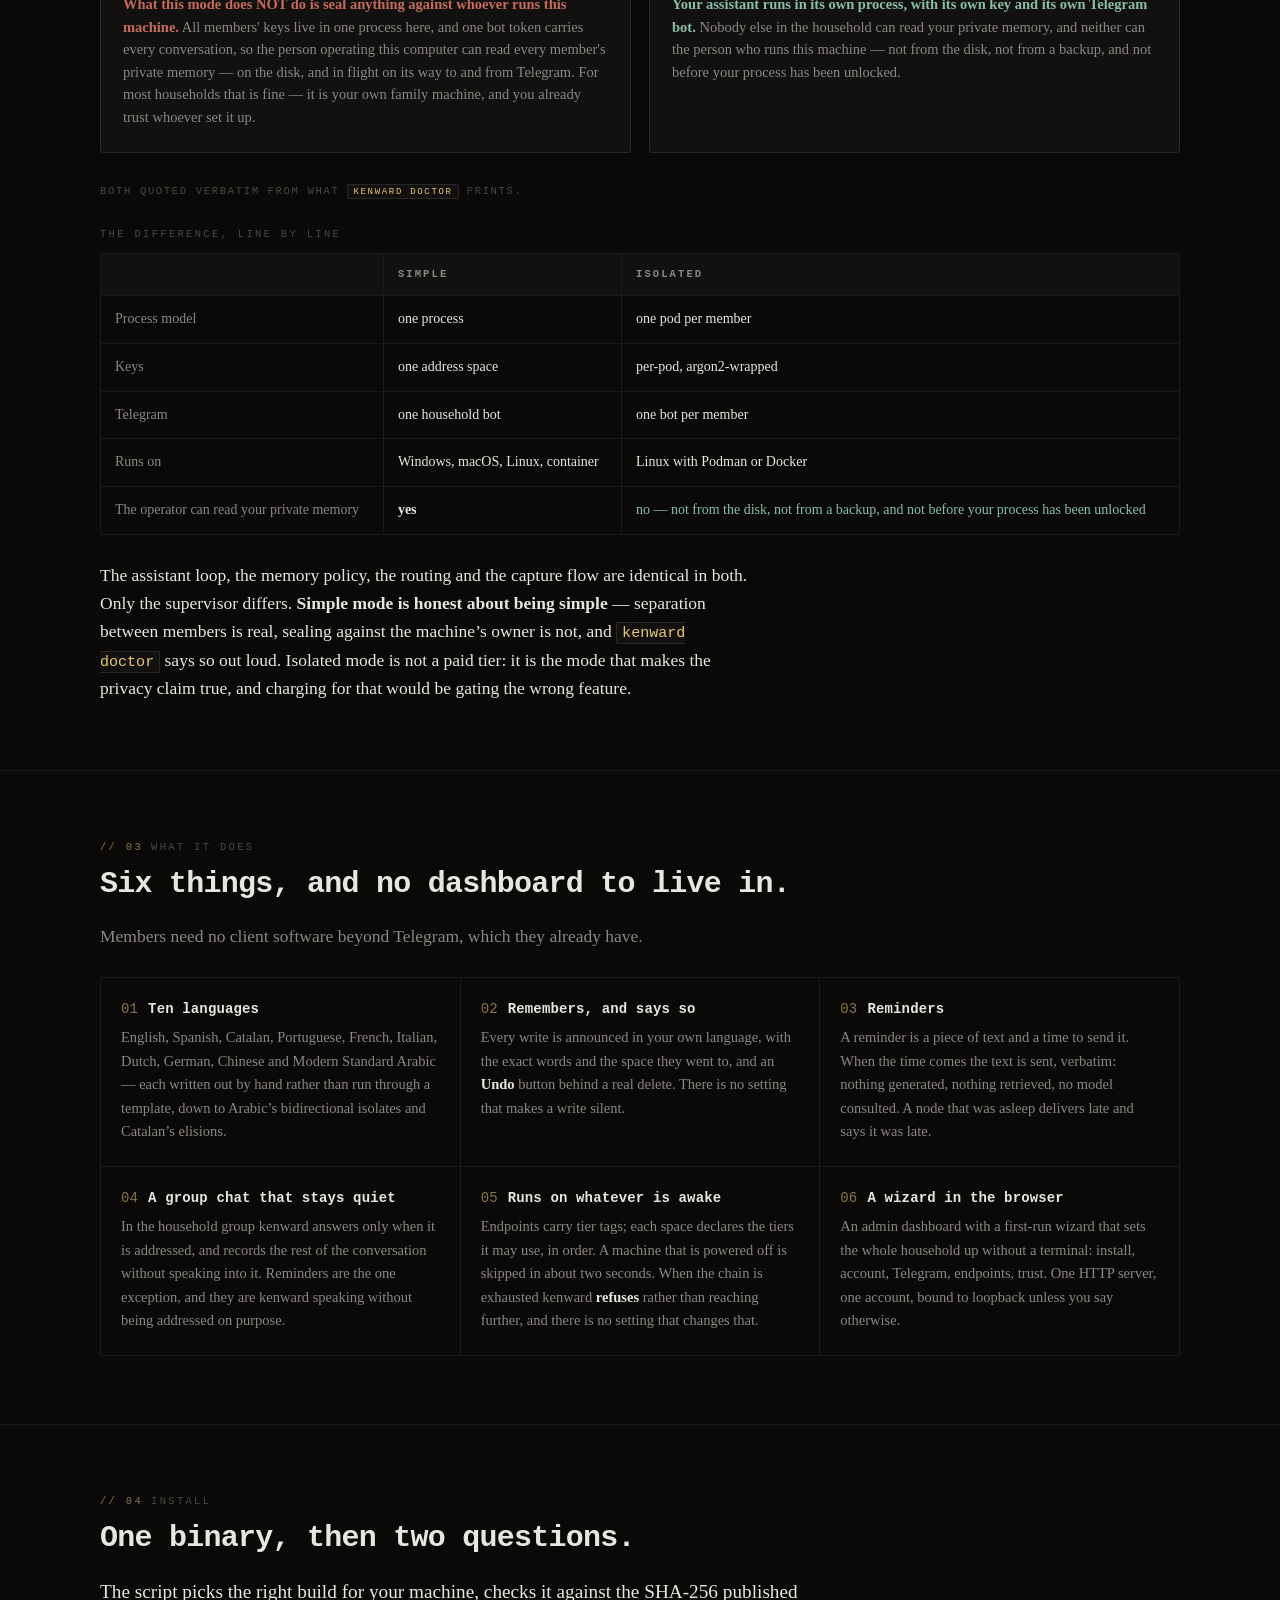
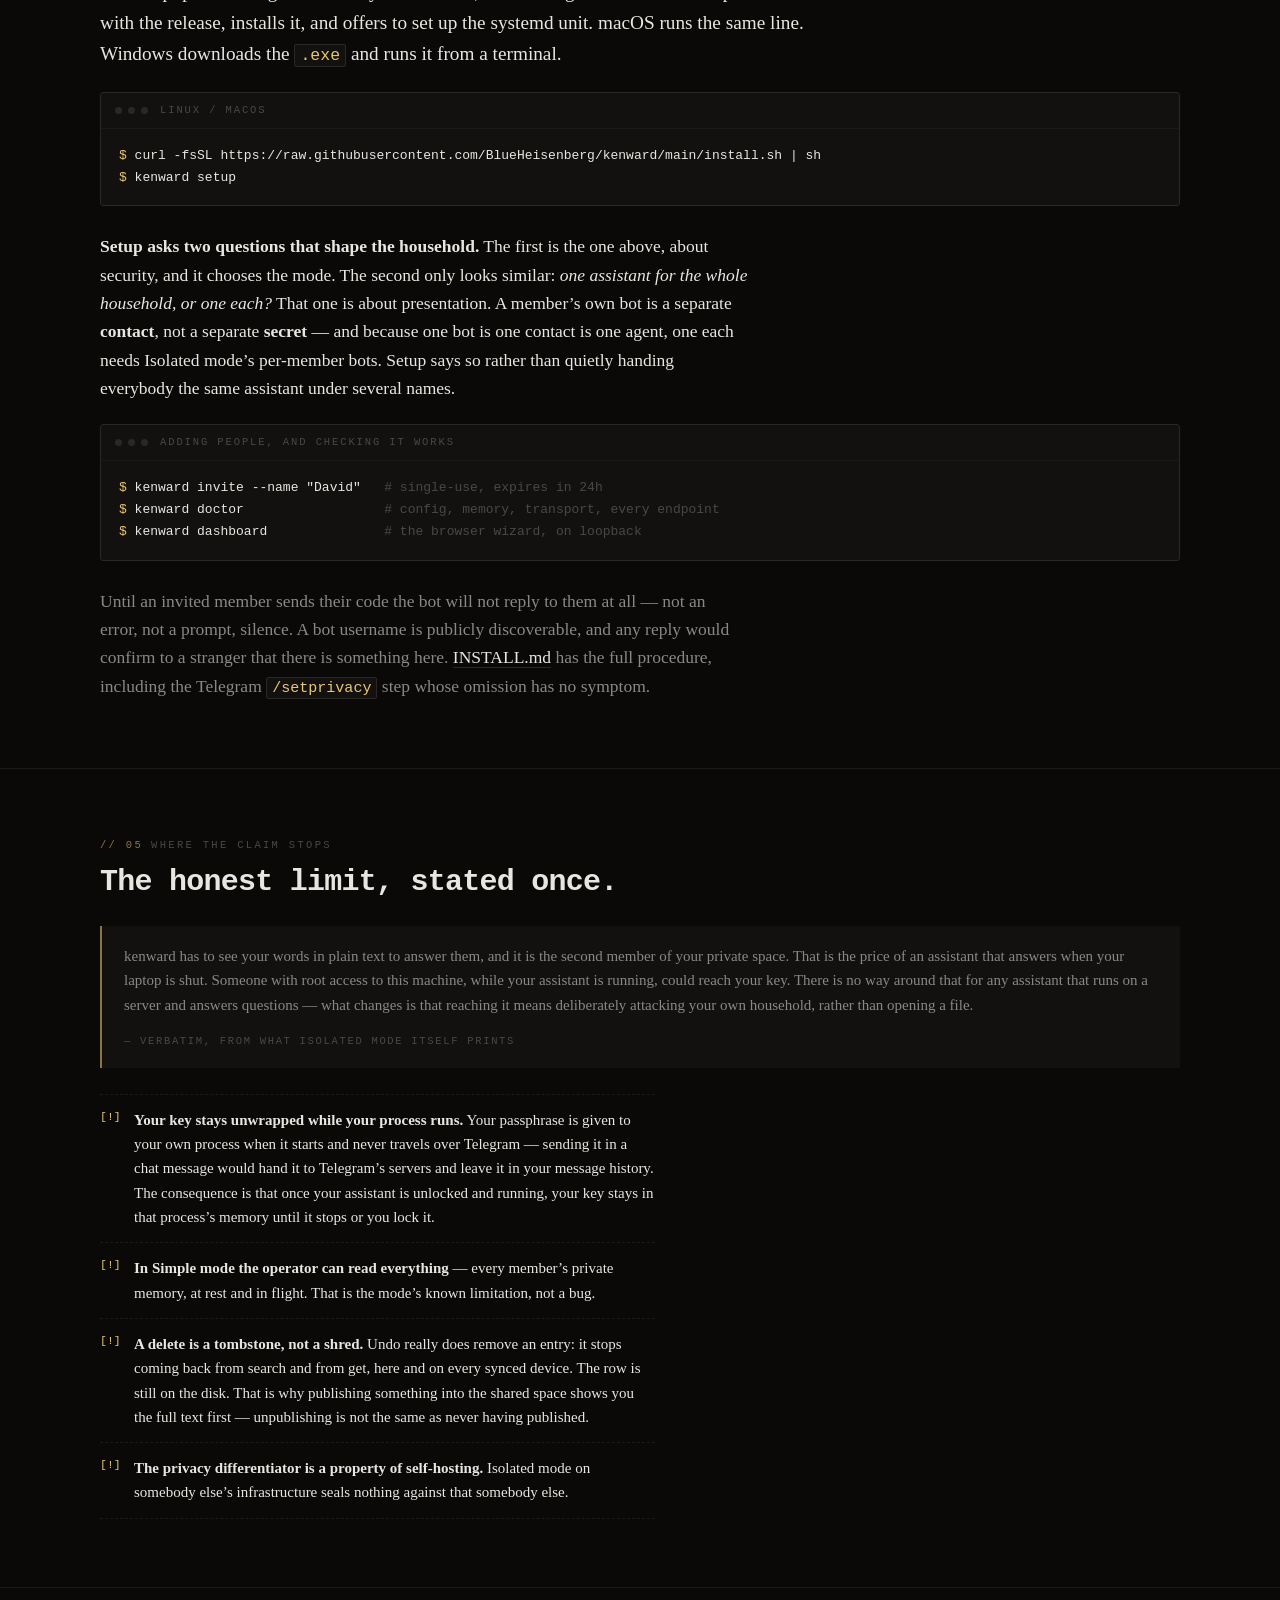
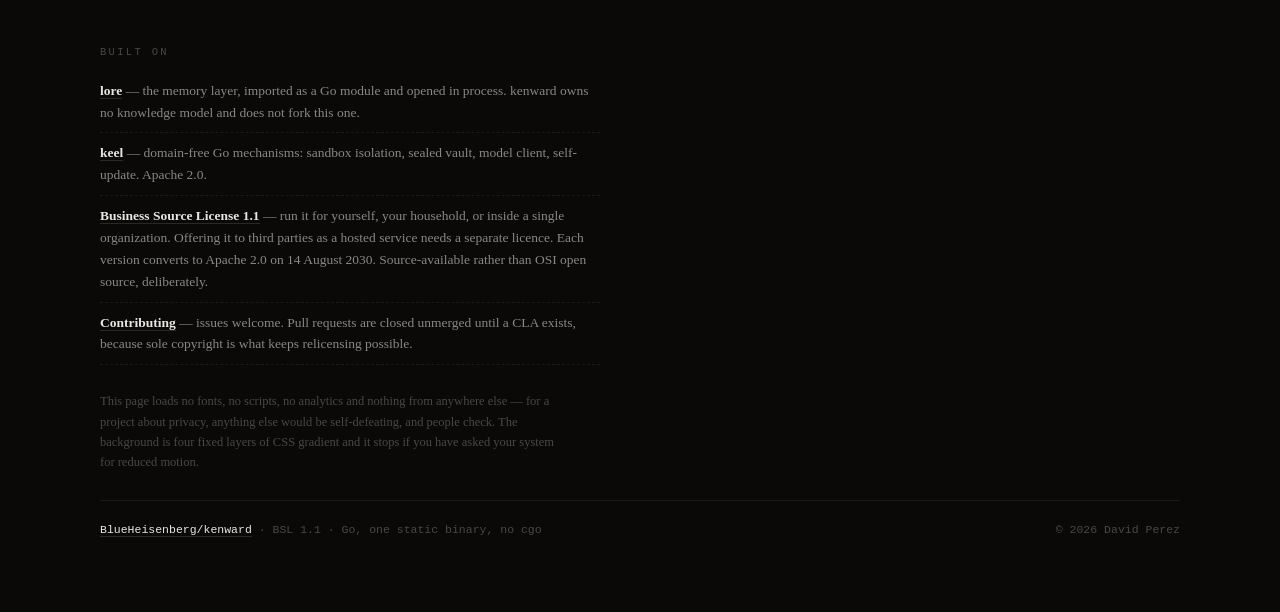
==== commit 53c14f55: "A landing page that looks like the product rather than its documentation Eight hundred lines of docu" ====
--- a/site/index.html
+++ b/site/index.html
@@ -1,314 +1,599 @@
-<!DOCTYPE html>
+<!doctype html>
 <html lang="en">
 <head>
 <meta charset="utf-8">
-<meta name="viewport" content="width=device-width, initial-scale=1">
+<meta name="viewport" content="width=device-width,initial-scale=1">
 <title>kenward — a household AI assistant where each person's memory is actually their own</title>
-<meta name="description" content="kenward is a self-hosted, Telegram-native household assistant. Per-person memory separated by separate stores, separate keys and separate processes. Released and installable.">
-<meta name="color-scheme" content="light dark">
-<link rel="icon" href="data:image/svg+xml,%3Csvg%20xmlns='http://www.w3.org/2000/svg'%20viewBox='0%200%2032%2032'%3E%3Crect%20width='32'%20height='32'%20rx='7'%20fill='%23a8391a'/%3E%3Cpath%20d='M10%208v16M10%2016l8-8M10%2016l8%208'%20stroke='%23faf8f5'%20stroke-width='2.6'%20fill='none'%20stroke-linecap='round'%20stroke-linejoin='round'/%3E%3C/svg%3E">
+<meta name="description" content="A self-hosted household assistant. Everyone talks to it through Telegram, privately or in the group. Per-person memory held in separate stores, separate keys and separate processes. One binary, on a machine you already own.">
+<meta name="color-scheme" content="dark">
+<meta name="theme-color" content="#0A0908">
+
+<meta property="og:title" content="kenward">
+<meta property="og:description" content="A household AI assistant where each person's memory is actually their own.">
+<meta property="og:image" content="https://blueheisenberg.github.io/kenward/assets/header.svg">
+<meta property="og:type" content="website">
+<meta name="twitter:card" content="summary_large_image">
+<meta name="twitter:image" content="https://blueheisenberg.github.io/kenward/assets/header.svg">
+
+<link rel="icon" href="assets/kenward-mark.svg" type="image/svg+xml">
+
 <style>
+/* ══ tokens ══════════════════════════════════════════════════════════════
+   Sibling of agentmesh, one shade warmer. Same near-black, same bone, same
+   amber; terracotta and sage carry more of the weight here because this one
+   is a house rather than a wire. Dark only, on purpose: the page is a lit
+   room and a light variant would be a different drawing, not a recolour. */
 :root {
-  --bg:        #faf8f5;
-  --bg-sunk:   #f2ece3;
-  --surface:   #ffffff;
-  --ink:       #1c1a17;
-  --ink-muted: #5c554c;
-  --accent:    #a8391a;
-  --line:      #ddd5c9;
-  --line-firm: #b9ae9e;
-  --warn-bg:   #fdf3e3;
-  --warn-line: #d8a548;
-}
-@media (prefers-color-scheme: dark) {
-  :root:not([data-theme="light"]) {
-    --bg:        #14120f;
-    --bg-sunk:   #1d1a16;
-    --surface:   #1c1916;
-    --ink:       #ece6dd;
-    --ink-muted: #a8a096;
-    --accent:    #e8895c;
-    --line:      #332e28;
-    --line-firm: #574f45;
-    --warn-bg:   #241c11;
-    --warn-line: #8a6a2a;
-  }
-}
-:root[data-theme="dark"] {
-  --bg:        #14120f;
-  --bg-sunk:   #1d1a16;
-  --surface:   #1c1916;
-  --ink:       #ece6dd;
-  --ink-muted: #a8a096;
-  --accent:    #e8895c;
-  --line:      #332e28;
-  --line-firm: #574f45;
-  --warn-bg:   #241c11;
-  --warn-line: #8a6a2a;
+  --bg:        #0A0908;
+  --bg-soft:   #121110;
+  --bg-lift:   #16130F;
+  --rule:      #1C1A17;
+  --rule-2:    #2A2724;
+  --fg:        #E8E6E1;
+  --fg-muted:  #8A8784;
+  --fg-ghost:  #4A4744;
+  --amber:     #E8C674;
+  --amber-dim: #8A7548;
+  --terra:     #C66B5C;
+  --sage:      #88BFA8;
+
+  --col:  74ch;
+  --wide: 1080px;
+
+  --mono:  ui-monospace, "SFMono-Regular", "SF Mono", "Cascadia Mono", Menlo, Consolas, "Liberation Mono", monospace;
+  --serif: "Iowan Old Style", "Palatino Linotype", Palatino, "Book Antiqua", Georgia, serif;
 }
 
 *, *::before, *::after { box-sizing: border-box; }
 
-html { -webkit-text-size-adjust: 100%; }
+html {
+  background: var(--bg);
+  color: var(--fg);
+  -webkit-text-size-adjust: 100%;
+  scroll-behavior: smooth;
+}
+@media (prefers-reduced-motion: reduce) { html { scroll-behavior: auto; } }
 
 body {
   margin: 0;
-  background: var(--bg);
-  color: var(--ink);
-  /* Type grows with the viewport so a wide display gets bigger text rather than a
-     longer line: the measure below is set in ch, so it stays the same number of
-     characters at every size and only the pixels change. */
-  font: 400 clamp(1.0625rem, 0.92rem + 0.32vw, 1.3125rem)/1.6 system-ui, -apple-system, "Segoe UI", Roboto, "Helvetica Neue", Arial, sans-serif;
-  font-synthesis-weight: none;
-}
-
-h1, h2, h3 {
-  font-family: "Iowan Old Style", "Palatino Linotype", Palatino, Georgia, "Times New Roman", serif;
+  font-family: var(--serif);
+  font-size: clamp(16px, 0.95rem + 0.18vw, 18px);
+  line-height: 1.62;
+  -webkit-font-smoothing: antialiased;
+  text-rendering: optimizeLegibility;
+}
+
+::selection { background: var(--amber); color: var(--bg); }
+
+/* ══ the hearth ══════════════════════════════════════════════════════════
+   The animated background. Four fixed layers, no script, no library, no
+   canvas: a 40px grid, two drifting embers, a glow banked along the bottom
+   edge, and a vignette over the lot.
+
+   Everything that moves moves with `transform` and `opacity` only, so the
+   compositor owns it and the main thread is never asked to lay anything out
+   again. The periods are long and mutually prime (37s/53s/71s/89s) so the
+   loop never lines up with itself and nothing on screen ever asks to be
+   watched. If gradients or animations are unsupported the layers simply do
+   not paint and the page is flat warm black, which is the same page.
+
+   `pointer-events: none` throughout, and the whole thing sits behind
+   everything at z-index -1. */
+.hearth {
+  position: fixed;
+  inset: 0;
+  z-index: -1;
+  pointer-events: none;
+  overflow: hidden;
+  contain: strict;
+}
+
+/* the grid, breathing */
+.hearth .grid {
+  position: absolute;
+  inset: -40px;
+  background-image:
+    linear-gradient(to right,  rgba(232, 230, 225, 0.035) 1px, transparent 1px),
+    linear-gradient(to bottom, rgba(232, 230, 225, 0.035) 1px, transparent 1px);
+  background-size: 40px 40px;
+  -webkit-mask-image: radial-gradient(ellipse 90% 70% at 50% 30%, #000 20%, transparent 78%);
+          mask-image: radial-gradient(ellipse 90% 70% at 50% 30%, #000 20%, transparent 78%);
+  animation: breathe 89s ease-in-out infinite;
+  will-change: opacity;
+}
+@keyframes breathe {
+  0%, 100% { opacity: 0.55; }
+  50%      { opacity: 1; }
+}
+
+/* two embers, drifting */
+.hearth .ember {
+  position: absolute;
+  width: 92vmax;
+  height: 92vmax;
+  border-radius: 50%;
+  will-change: transform;
+}
+.hearth .e1 {
+  top: -46vmax; left: 50%;
+  background: radial-gradient(closest-side, rgba(232, 198, 116, 0.085), rgba(232, 198, 116, 0.02) 55%, transparent 72%);
+  animation: drift-a 71s ease-in-out infinite;
+}
+.hearth .e2 {
+  bottom: -58vmax; left: -10vmax;
+  background: radial-gradient(closest-side, rgba(198, 107, 92, 0.075), rgba(198, 107, 92, 0.018) 55%, transparent 72%);
+  animation: drift-b 53s ease-in-out infinite;
+}
+@keyframes drift-a {
+  0%, 100% { transform: translate3d(-58%, 0, 0) scale(1); }
+  50%      { transform: translate3d(-40%, 7vh, 0) scale(1.16); }
+}
+@keyframes drift-b {
+  0%, 100% { transform: translate3d(0, 0, 0) scale(1.06); }
+  50%      { transform: translate3d(16vw, -6vh, 0) scale(0.92); }
+}
+
+/* the glow banked along the floor of the page */
+.hearth .glow {
+  position: absolute;
+  left: 50%;
+  bottom: 0;
+  width: 140vw;
+  height: 42vh;
+  transform: translateX(-50%);
+  background: radial-gradient(ellipse 50% 100% at 50% 100%, rgba(232, 198, 116, 0.10), rgba(198, 107, 92, 0.045) 45%, transparent 75%);
+  animation: bank 37s ease-in-out infinite;
+  will-change: opacity;
+}
+@keyframes bank {
+  0%, 100% { opacity: 0.75; }
+  38%      { opacity: 1; }
+  64%      { opacity: 0.62; }
+}
+
+/* vignette, static, drawn last so it pulls the edges down over everything */
+.hearth .vignette {
+  position: absolute;
+  inset: 0;
+  background: radial-gradient(ellipse 78% 62% at 50% 40%, transparent 40%, rgba(10, 9, 8, 0.72) 100%);
+}
+
+/* corner frame ticks */
+.tick {
+  position: fixed;
+  width: 14px; height: 14px;
+  border: 0 solid var(--rule-2);
+  z-index: 0;
+  pointer-events: none;
+}
+.tick.tl { top: 14px;    left: 14px;  border-top-width: 1px; border-left-width: 1px; }
+.tick.tr { top: 14px;    right: 14px; border-top-width: 1px; border-right-width: 1px; }
+.tick.bl { bottom: 14px; left: 14px;  border-bottom-width: 1px; border-left-width: 1px; }
+.tick.br { bottom: 14px; right: 14px; border-bottom-width: 1px; border-right-width: 1px; }
+
+/* ══ the switch ══════════════════════════════════════════════════════════
+   Not negotiable. Everything animated above stops where it stands, at a
+   frame that was designed to be the resting state, and the page is a still
+   image. Nothing is hidden and nothing moves. */
+@media (prefers-reduced-motion: reduce) {
+  .hearth .grid,
+  .hearth .ember,
+  .hearth .glow,
+  .reveal { animation: none !important; }
+  .hearth .grid { opacity: 0.8; }
+  /* !important because the .reveal rule that hides the element before its
+     entrance runs is declared further down the sheet, and would otherwise win
+     on source order and leave the whole page invisible to exactly the reader
+     this block exists for. */
+  .reveal { opacity: 1 !important; transform: none !important; }
+}
+
+/* ══ type ════════════════════════════════════════════════════════════════ */
+a {
+  color: var(--fg);
+  text-decoration: none;
+  border-bottom: 1px solid var(--rule-2);
+  transition: color 120ms ease, border-color 120ms ease;
+}
+a:hover { color: var(--amber); border-bottom-color: var(--amber); }
+
+:focus-visible {
+  outline: 2px solid var(--amber);
+  outline-offset: 3px;
+  border-radius: 1px;
+}
+
+h1, h2, h3, .section-label, .brand, code, pre, kbd, th, .btn, .mode-h, figcaption, .legend, caption {
+  font-family: var(--mono);
+}
+
+h2 {
+  font-size: clamp(22px, 3.4vw, 30px);
   font-weight: 600;
+  letter-spacing: -0.025em;
   line-height: 1.2;
-  letter-spacing: -0.01em;
-  margin: 0 0 0.5em;
+  margin: 0 0 20px;
   text-wrap: balance;
 }
-h1 { font-size: clamp(2.4rem, 8vw, 4.5rem); letter-spacing: -0.03em; }
-h2 { font-size: clamp(1.5rem, 3vw, 2.5rem); }
-h3 { font-size: 1em; font-family: inherit; font-weight: 650; letter-spacing: 0; }
-p  { margin: 0 0 1rem; }
+h3 {
+  font-size: 14px;
+  font-weight: 600;
+  letter-spacing: 0.01em;
+  margin: 0 0 6px;
+  color: var(--fg);
+}
+p { margin: 0 0 16px; max-width: var(--col); }
 p:last-child { margin-bottom: 0; }
-
-a { color: var(--accent); text-underline-offset: 0.18em; text-decoration-thickness: from-font; }
-a:hover { text-decoration-thickness: 2px; }
-
-:focus-visible {
-  outline: 2px solid var(--accent);
-  outline-offset: 3px;
+p.lead { font-size: 1.1em; }
+p.muted { color: var(--fg-muted); }
+
+strong { font-weight: 700; color: var(--fg); }
+em { font-style: italic; }
+
+code {
+  font-size: 0.86em;
+  background: var(--bg-soft);
+  border: 1px solid var(--rule-2);
   border-radius: 2px;
-}
-
-code, pre, .mono {
-  font-family: ui-monospace, "SFMono-Regular", "Cascadia Mono", Menlo, Consolas, monospace;
-  /* Monospace runs optically larger than the body face at the same pixel size;
-     0.94em is the match, not a smaller step in the scale. */
-  font-size: 0.94em;
-}
-code { background: var(--bg-sunk); padding: 0.12em 0.35em; border-radius: 4px; }
-pre {
-  background: var(--bg-sunk);
-  border: 1px solid var(--line);
-  border-radius: 8px;
-  padding: 0.9rem 1.1rem;
-  overflow-x: auto;
-  margin: 0 0 1rem;
-  line-height: 1.55;
-  /* Hug the command rather than stretching a one-word block across the container,
-     but take the whole width when the line needs it instead of scrolling. The
-     max-width is what keeps a long command scrolling inside the block rather than
-     widening the page. */
-  width: fit-content;
-  max-width: 100%;
-}
-pre code { background: none; padding: 0; }
+  padding: 1px 5px;
+  color: var(--amber);
+}
+
+.section-label {
+  font-size: 10.5px;
+  letter-spacing: 0.22em;
+  text-transform: uppercase;
+  color: var(--fg-muted);
+  margin: 0 0 10px;
+}
+.section-label { color: var(--fg-ghost); }
+.section-label .num { color: var(--amber-dim); margin-right: 8px; }
 
 .visually-hidden {
   position: absolute; width: 1px; height: 1px;
   margin: -1px; padding: 0; overflow: hidden;
+  clip-path: inset(50%); white-space: nowrap; border: 0;
+}
+
+.skip {
+  position: absolute; left: -9999px; top: 0; z-index: 20;
+  background: var(--amber); color: var(--bg);
+  font-family: var(--mono); font-size: 12px;
+  padding: 10px 16px; border: 0;
+}
+.skip:focus { left: 0; }
+main:focus { outline: none; }
+
+/* ══ shell ═══════════════════════════════════════════════════════════════ */
+.wrap {
+  width: min(100% - 48px, var(--wide));
+  margin-inline: auto;
+}
+
+/* ══ topbar ══════════════════════════════════════════════════════════════ */
+.topbar {
+  border-bottom: 1px solid var(--rule);
+  background: rgba(10, 9, 8, 0.72);
+  backdrop-filter: blur(6px);
+  position: sticky; top: 0; z-index: 5;
+}
+.topbar .wrap {
+  display: flex; align-items: center; flex-wrap: wrap;
+  gap: 8px 24px;
+  padding: 12px 0;
+}
+.brand {
+  display: inline-flex; align-items: center; gap: 9px;
+  font-size: 15px; font-weight: 700; letter-spacing: -0.03em;
+  color: var(--fg); border: 0;
+}
+.brand img { width: 22px; height: 22px; display: block; }
+.brand:hover { color: var(--amber); }
+.topbar nav { margin-left: auto; }
+.topbar nav ul {
+  display: flex; flex-wrap: wrap; gap: 4px 20px;
+  list-style: none; margin: 0; padding: 0;
+}
+.topbar nav a {
+  font-family: var(--mono); font-size: 12px;
+  color: var(--fg-muted); border: 0;
+}
+.topbar nav a:hover { color: var(--amber); }
+
+/* ══ sections ════════════════════════════════════════════════════════════ */
+section { padding: 68px 0; border-top: 1px solid var(--rule); }
+section:first-of-type { border-top: 0; }
+
+/* ══ hero ════════════════════════════════════════════════════════════════ */
+.hero { padding: clamp(40px, 6vw, 72px) 0 clamp(48px, 7vw, 80px); border-top: 0; }
+
+/* The heading is the artwork. header.svg already carries the wordmark, the
+   meta line and the household plan, so the page does not repeat any of them
+   in text — the banner is decorative (alt="") because the h1's own text is the
+   name and everything else it says is repeated in the visible copy below it.
+   The wordmark span is what the h1 is actually called, at every width. */
+.hero-mark { margin: 0 0 clamp(26px, 4vw, 40px); font-size: 20px; }
+.hero-mark img { display: block; width: 100%; height: auto; }
+.hero-mark .wordmark {
+  position: absolute; width: 1px; height: 1px;
+  margin: -1px; padding: 0; overflow: hidden;
   clip-path: inset(50%); white-space: nowrap;
 }
 
-.skip {
-  position: absolute; left: -9999px; top: 0;
-  background: var(--accent); color: #fff;
-  padding: 0.6rem 1rem; border-radius: 0 0 6px 0; z-index: 10;
-}
-.skip:focus { left: 0; }
-/* Skip-link target: a ring around the whole page reads as breakage, and <main>
-   is a scroll destination rather than an operable control. */
-main:focus { outline: none; }
-
-/* Two tracks. The container is wide, so tables, cards, code and the diagram get a
-   widescreen's worth of room. Prose inside it is capped by a character count, not a
-   pixel width, so it stays readable while the type grows. */
-.wrap { width: min(100% - clamp(2.5rem, 8vw, 10rem), 92rem); margin-inline: auto; }
-
-section > .wrap > *,
-.hero .wrap > *,
-footer.site .wrap > * { max-width: 74ch; }
-
-section > .wrap > .scroller,
-section > .wrap > .cards,
-section > .wrap > figure.diagram { max-width: none; }
-section > .wrap > pre { max-width: 100%; }
-
-/* Once there is room for it, the section label moves into a left rail and everything
-   else sits beside it, so a wide display gets a two-column page instead of a column
-   of text against an empty half. Widening the measure instead would only make lines
-   longer: at the size above, 74ch is already about 86 characters.
-   Only short things go in the rail — a heading stacked into a narrow column inflates
-   its grid row and opens a hole under it. */
-@media (min-width: 82rem) {
-  section > .wrap,
-  .hero .wrap {
-    display: grid;
-    grid-template-columns: minmax(0, 19rem) minmax(0, 1fr);
-    column-gap: clamp(3rem, 4vw, 5.5rem);
-    align-items: start;
+/* Below this the banner's own tagline and meta line are drawn at a handful of
+   pixels and can no longer be read, so the artwork steps aside and the name is
+   set in type instead. */
+@media (max-width: 760px) {
+  .hero-mark img { display: none; }
+  .hero-mark .wordmark {
+    position: static; width: auto; height: auto;
+    margin: 0; overflow: visible; clip-path: none;
+    display: block;
+    font-family: var(--mono);
+    font-size: clamp(50px, 15vw, 84px);
+    font-weight: 700;
+    letter-spacing: -0.055em;
+    line-height: 0.92;
+    color: var(--fg);
+    text-shadow: 0 0 46px rgba(232, 198, 116, 0.14);
   }
-  section > .wrap > *,
-  .hero .wrap > * { grid-column: 2; }
-
-  section > .wrap > .eyebrow { grid-column: 1; margin-bottom: 0; }
-  /* The wordmark is one word, so it can hold the rail for the whole hero. */
-  .hero .wrap > h1 { grid-column: 1; grid-row: 1 / span 20; margin-bottom: 0; }
-
-  /* The figures are the part that genuinely wants a widescreen. Code blocks stay in
-     the content column: they belong between the heading above them and the sentence
-     below, and a two-word command stranded out in the rail breaks that thread. */
-  section > .wrap > .cards,
-  section > .wrap > figure.diagram { grid-column: 1 / -1; }
-}
-
-/* ---------- header ---------- */
-header.site {
-  border-bottom: 1px solid var(--line);
-  padding: 1rem 0;
-}
-header.site .wrap {
-  display: flex; flex-wrap: wrap; align-items: baseline;
-  gap: 0.5rem 1.25rem;
-}
-.brand {
-  font: 650 1.15em/1 ui-monospace, "SFMono-Regular", "Cascadia Mono", Menlo, Consolas, monospace;
-  color: var(--ink); text-decoration: none; letter-spacing: -0.02em;
-}
-header.site nav { margin-left: auto; }
-header.site nav ul {
-  list-style: none; display: flex; flex-wrap: wrap;
-  gap: 0.4rem 1.4rem; margin: 0; padding: 0;
-}
-header.site nav a { color: var(--ink-muted); text-decoration: none; }
-header.site nav a:hover, header.site nav a:focus-visible { color: var(--accent); text-decoration: underline; }
-
-/* ---------- hero ---------- */
-.hero { padding: clamp(3.5rem, 6vw, 6rem) 0 clamp(2.5rem, 4vw, 4rem); }
-.hero .lede {
-  font-size: 1.35em;
-  line-height: 1.4;
-  color: var(--ink);
-  margin-bottom: 1.5rem;
-  text-wrap: pretty;
-}
-.hero .wrap > .lede { max-width: 44ch; }
-.hero p.body { color: var(--ink-muted); }
-
-.status {
-  display: block;
-  background: var(--warn-bg);
-  border: 1px solid var(--warn-line);
-  border-left-width: 4px;
-  border-radius: 0 8px 8px 0;
-  padding: 0.9rem 1.2rem;
-  margin: 2rem 0;
-  color: var(--ink);
-}
-.status strong { font-weight: 650; }
-
-.actions { display: flex; flex-wrap: wrap; gap: 0.75rem; margin-top: 2rem; }
+  .hero-mark .wordmark::after {
+    content: ""; display: block;
+    width: 88px; height: 3px;
+    background: var(--amber);
+    margin-top: 12px;
+  }
+}
+
+.tagline {
+  font-family: var(--serif);
+  font-size: clamp(20px, 3.1vw, 27px);
+  line-height: 1.3;
+  letter-spacing: -0.01em;
+  margin: 0 0 14px;
+  max-width: 30ch;
+  text-wrap: balance;
+}
+.tagline .warm { color: var(--amber); }
+.actions { display: flex; flex-wrap: wrap; gap: 10px; margin: 26px 0 0; }
 .btn {
   display: inline-block;
-  padding: 0.65rem 1.2rem;
-  border-radius: 8px;
-  border: 1px solid var(--line-firm);
-  text-decoration: none;
-  font-weight: 550;
-  color: var(--ink);
-  background: var(--surface);
-}
-.btn:hover { border-color: var(--accent); color: var(--accent); }
-.btn-primary {
-  background: var(--accent);
-  border-color: var(--accent);
-  color: #fffaf7;
-}
-.btn-primary:hover { background: var(--ink); border-color: var(--ink); color: var(--bg); }
-
-/* ---------- sections ---------- */
-section { padding: clamp(2.75rem, 4vw, 4.5rem) 0; border-top: 1px solid var(--line); }
-
-.eyebrow {
-  font: 600 0.72em/1 ui-monospace, "SFMono-Regular", Menlo, Consolas, monospace;
-  letter-spacing: 0.12em; text-transform: uppercase;
-  color: var(--ink-muted);
-  margin: 0 0 0.75rem;
-}
-
-ul.plain { list-style: none; padding: 0; margin: 0 0 1rem; }
-ul.plain > li {
-  padding-left: 1.15rem; position: relative; margin-bottom: 0.6rem;
-}
-ul.plain > li::before {
-  content: ""; position: absolute; left: 0; top: 0.62em;
-  width: 6px; height: 6px; border-radius: 50%; background: var(--line-firm);
-}
-
-/* ---------- tables ---------- */
-.scroller { overflow-x: auto; margin: 2rem 0; }
-.scroller:focus-visible { outline: 2px solid var(--accent); outline-offset: 2px; }
-/* Wider than the prose measure, but capped: three short columns stretched across a
-   1400px container reads as a spreadsheet, not a table. */
-table { border-collapse: collapse; width: 100%; min-width: 32rem; max-width: 62rem; }
-caption { text-align: left; color: var(--ink-muted); padding-bottom: 0.6rem; }
-th, td { text-align: left; padding: 0.7rem 1rem; border-bottom: 1px solid var(--line); vertical-align: top; }
-thead th { border-bottom: 2px solid var(--line-firm); font-weight: 650; }
-tbody th { font-weight: 550; color: var(--ink); }
-tbody tr:last-child th, tbody tr:last-child td { border-bottom: none; }
-
-/* ---------- diagram ---------- */
-figure.diagram { margin: 2.5rem 0; }
-figure.diagram > svg { display: block; width: 100%; max-width: 40rem; height: auto; margin-inline: auto; }
-figure.diagram figcaption {
-  color: var(--ink-muted);
-  max-width: 60ch; margin: 1.25rem auto 0; text-align: left;
-}
-.legend { list-style: none; display: flex; flex-wrap: wrap; gap: 0.4rem 1.75rem; padding: 0; margin: 1.25rem auto 0; max-width: 40rem; color: var(--ink-muted); }
-.legend li { display: flex; align-items: center; gap: 0.5rem; }
-.legend svg { width: 2.4em; height: 0.6em; flex: none; }
-
-.svg-box   { fill: var(--surface); stroke: var(--line-firm); stroke-width: 1.25; }
-.svg-box-a { fill: var(--bg-sunk); stroke: var(--line-firm); stroke-width: 1.25; }
-.svg-name  { fill: var(--ink); font: 600 15px/1 system-ui, sans-serif; }
-.svg-sub   { fill: var(--ink-muted); font: 400 12px/1 system-ui, sans-serif; }
-.svg-rw    { stroke: var(--accent); stroke-width: 2; fill: none; }
-.svg-ro    { stroke: var(--line-firm); stroke-width: 2; fill: none; stroke-dasharray: 5 4; }
-
-/* ---------- callout ---------- */
-.callout {
-  background: var(--bg-sunk);
-  border: 1px solid var(--line);
-  border-radius: 10px;
-  padding: 1.25rem 1.5rem;
-  margin: 2rem 0;
-}
-.callout > :first-child { margin-top: 0; }
-
-/* ---------- cards ---------- */
-.cards { display: grid; gap: 1.25rem; grid-template-columns: repeat(auto-fit, minmax(17rem, 1fr)); margin: 2rem 0; padding: 0; list-style: none; }
-.cards > li {
-  border: 1px solid var(--line); border-radius: 10px;
-  padding: 1.25rem 1.4rem; background: var(--surface);
-}
-.cards h3 { margin-bottom: 0.35rem; }
-.cards p { color: var(--ink-muted); }
-
-/* ---------- footer ---------- */
+  font-size: 12px; letter-spacing: 0.08em; text-transform: uppercase;
+  padding: 10px 18px;
+  border: 1px solid var(--rule-2);
+  border-radius: 2px;
+  color: var(--fg-muted);
+  background: var(--bg-soft);
+}
+.btn:hover { color: var(--amber); border-color: var(--amber-dim); background: var(--bg-lift); }
+.btn-primary { color: var(--bg); background: var(--amber); border-color: var(--amber); font-weight: 600; }
+.btn-primary:hover { color: var(--bg); background: #F2D68C; border-color: #F2D68C; }
+
+/* ══ figures ═════════════════════════════════════════════════════════════ */
+figure.diagram {
+  margin: 28px 0 0;
+  padding: 24px 20px 18px;
+  border: 1px solid var(--rule);
+  border-radius: 3px;
+  background: var(--bg-soft);
+}
+figure.diagram > svg { display: block; width: 100%; max-width: 460px; height: auto; margin: 0 auto; }
+figcaption {
+  font-size: 11.5px; line-height: 1.6;
+  color: var(--fg-muted);
+  margin-top: 16px; text-align: center;
+}
+.legend {
+  display: flex; flex-wrap: wrap; justify-content: center; gap: 8px 22px;
+  list-style: none; margin: 18px 0 0; padding: 0;
+  font-size: 11px; letter-spacing: 0.06em; text-transform: uppercase;
+  color: var(--fg-muted);
+}
+.legend li { display: inline-flex; align-items: center; gap: 8px; }
+.legend svg { width: 34px; height: 10px; }
+
+.svg-box   { fill: var(--bg-lift); stroke: var(--rule-2); stroke-width: 1; }
+.svg-box-a { fill: var(--bg-lift); stroke: var(--amber-dim); stroke-width: 1; }
+.svg-name  { fill: var(--fg); font-family: var(--mono); font-size: 12px; font-weight: 600; }
+.svg-sub   { fill: var(--fg-muted); font-family: var(--mono); font-size: 9.5px; letter-spacing: 0.06em; }
+.svg-rw    { stroke: var(--amber); stroke-width: 1.4; fill: none; }
+.svg-ro    { stroke: var(--fg-ghost); stroke-width: 1.4; fill: none; stroke-dasharray: 4 3; }
+
+/* ══ tables ══════════════════════════════════════════════════════════════ */
+.scroller { overflow-x: auto; margin: 26px 0 0; }
+table { width: 100%; border-collapse: collapse; font-size: 14px; min-width: 480px; }
+caption {
+  caption-side: top; text-align: left;
+  font-size: 10.5px; letter-spacing: 0.22em; text-transform: uppercase;
+  color: var(--fg-ghost); padding-bottom: 10px;
+}
+th, td {
+  text-align: left; vertical-align: top;
+  padding: 12px 14px;
+  border: 1px solid var(--rule);
+}
+thead th {
+  font-size: 10.5px; letter-spacing: 0.2em; text-transform: uppercase;
+  font-weight: 600; color: var(--fg-muted); background: var(--bg-soft);
+}
+tbody th {
+  font-family: var(--serif); font-weight: 400;
+  color: var(--fg-muted); font-size: 14px;
+}
+td { color: var(--fg); }
+td.no  { color: var(--terra); }
+td.yes { color: var(--sage); }
+
+/* ══ mode cards ══════════════════════════════════════════════════════════ */
+.modes {
+  display: grid; gap: 18px;
+  grid-template-columns: repeat(auto-fit, minmax(280px, 1fr));
+  list-style: none; margin: 0 0 30px; padding: 0;
+}
+.mode {
+  border: 1px solid var(--rule-2);
+  border-top-width: 2px;
+  border-radius: 3px;
+  background: var(--bg-soft);
+  padding: 22px 22px 24px;
+}
+.mode.simple   { border-top-color: var(--terra); }
+.mode.isolated { border-top-color: var(--sage); }
+.mode-h {
+  font-size: 11px; letter-spacing: 0.24em; text-transform: uppercase;
+  margin: 0 0 4px;
+}
+.mode.simple   .mode-h { color: var(--terra); }
+.mode.isolated .mode-h { color: var(--sage); }
+.mode .gist {
+  font-family: var(--serif); font-size: 17px; line-height: 1.35;
+  margin: 0 0 18px; max-width: none;
+}
+.mode svg.glyph { display: block; width: 100%; max-width: 300px; height: auto; margin: 0 auto 20px; }
+.mode blockquote {
+  margin: 0; padding: 14px 0 0;
+  border-top: 1px dashed var(--rule-2);
+  font-size: 14.5px; line-height: 1.55;
+  color: var(--fg-muted);
+}
+.mode blockquote p { max-width: none; }
+.mode.simple   blockquote strong { color: var(--terra); }
+.mode.isolated blockquote strong { color: var(--sage); }
+.said {
+  font-family: var(--mono); font-size: 10.5px;
+  letter-spacing: 0.16em; text-transform: uppercase;
+  color: var(--fg-ghost);
+  margin: 14px 0 0;
+}
+
+.glyph .g-shell { fill: none; stroke: var(--rule-2); stroke-width: 1.2; }
+.glyph .g-room  { fill: var(--bg-lift); stroke: var(--rule-2); stroke-width: 1; }
+.glyph .g-seal  { fill: var(--bg-lift); stroke: var(--sage); stroke-width: 1.2; }
+.glyph .g-key-s { fill: var(--terra); }
+.glyph .g-key-i { fill: var(--sage); }
+.glyph .g-eye   { fill: var(--terra); }
+.glyph .g-lbl   { fill: var(--fg-ghost); font-family: var(--mono); font-size: 8px; letter-spacing: 0.1em; }
+
+/* ══ capability grid ═════════════════════════════════════════════════════ */
+ul.grid {
+  display: grid; gap: 1px;
+  grid-template-columns: repeat(auto-fit, minmax(300px, 1fr));
+  list-style: none; margin: 26px 0 0; padding: 0;
+  background: var(--rule);
+  border: 1px solid var(--rule);
+}
+ul.grid > li { background: var(--bg); padding: 20px 20px 22px; }
+ul.grid h3::before {
+  content: attr(data-n);
+  color: var(--amber-dim);
+  margin-right: 10px;
+  font-weight: 400;
+}
+ul.grid p { font-size: 14.5px; color: var(--fg-muted); max-width: none; margin: 0; }
+
+/* ══ code ════════════════════════════════════════════════════════════════ */
+.code {
+  margin: 22px 0 0;
+  border: 1px solid var(--rule-2);
+  border-radius: 3px;
+  background: var(--bg-soft);
+  overflow: hidden;
+}
+.code-head {
+  display: flex; align-items: center; gap: 12px;
+  padding: 9px 14px;
+  border-bottom: 1px solid var(--rule);
+  font-family: var(--mono); font-size: 10.5px;
+  letter-spacing: 0.18em; text-transform: uppercase;
+  color: var(--fg-ghost);
+}
+.code-head .dots { display: inline-flex; gap: 6px; }
+.code-head .dots i { width: 7px; height: 7px; border-radius: 50%; background: var(--rule-2); }
+pre {
+  margin: 0; padding: 16px 18px;
+  font-family: var(--mono); font-size: 13px; line-height: 1.7;
+  color: var(--fg);
+  overflow-x: auto;
+  white-space: pre;
+}
+pre code { background: none; border: 0; padding: 0; color: inherit; font-size: inherit; }
+pre .prompt  { color: var(--amber); }
+pre .comment { color: var(--fg-ghost); }
+
+/* ══ limits list ═════════════════════════════════════════════════════════ */
+ul.limits { list-style: none; margin: 26px 0 0; padding: 0; }
+ul.limits li {
+  position: relative;
+  padding: 13px 0 13px 34px;
+  border-top: 1px dashed var(--rule);
+  font-size: 15px;
+  max-width: var(--col);
+}
+ul.limits li:last-child { border-bottom: 1px dashed var(--rule); }
+ul.limits li::before {
+  content: "[!]";
+  position: absolute; left: 0; top: 13px;
+  font-family: var(--mono); font-size: 11.5px;
+  color: var(--amber);
+}
+
+blockquote.honest {
+  margin: 26px 0 0;
+  padding: 18px 22px;
+  border-left: 2px solid var(--amber-dim);
+  background: var(--bg-soft);
+  color: var(--fg-muted);
+  font-size: 15px;
+}
+blockquote.honest p { max-width: none; }
+
+/* ══ footer ══════════════════════════════════════════════════════════════ */
 footer.site {
-  border-top: 1px solid var(--line);
-  padding: clamp(2.5rem, 4vw, 4rem) 0 4rem;
-  color: var(--ink-muted);
-}
-footer.site ul { list-style: none; padding: 0; margin: 0 0 1.75rem; display: grid; gap: 0.7rem; }
-
-@media (prefers-reduced-motion: no-preference) {
-  html { scroll-behavior: smooth; }
+  border-top: 1px solid var(--rule);
+  padding: 56px 0 72px;
+  font-size: 13.5px;
+  color: var(--fg-muted);
+}
+footer.site ul { list-style: none; margin: 0 0 26px; padding: 0; }
+footer.site li { padding: 9px 0; border-bottom: 1px dashed var(--rule); max-width: var(--col); }
+footer.site .note { font-size: 12.5px; color: var(--fg-ghost); }
+footer.site .row {
+  display: flex; flex-wrap: wrap; gap: 10px 20px;
+  justify-content: space-between; align-items: baseline;
+  margin-top: 28px; padding-top: 20px;
+  border-top: 1px solid var(--rule);
+  font-family: var(--mono); font-size: 11.5px;
+  color: var(--fg-ghost);
+}
+
+/* ══ entrance ════════════════════════════════════════════════════════════
+   Runs once, on load, then never again — the cost is a few hundred
+   milliseconds of compositing at first paint and nothing afterwards. */
+.reveal {
+  opacity: 0;
+  transform: translateY(8px);
+  animation: enter 620ms cubic-bezier(.2,.7,.2,1) forwards;
+}
+@keyframes enter { to { opacity: 1; transform: none; } }
+.r1 { animation-delay:  40ms; }
+.r2 { animation-delay: 120ms; }
+.r3 { animation-delay: 200ms; }
+.r4 { animation-delay: 280ms; }
+.r5 { animation-delay: 360ms; }
+.r6 { animation-delay: 440ms; }
+
+/* ══ narrow ══════════════════════════════════════════════════════════════ */
+@media (max-width: 640px) {
+  .wrap { width: min(100% - 36px, var(--wide)); }
+  section { padding: 52px 0; }
+  .tick { width: 10px; height: 10px; }
+  .mode { padding: 20px 18px 22px; }
+  ul.grid > li { padding: 18px; }
+  pre { font-size: 12px; }
+  .topbar nav ul { gap: 4px 14px; }
+  /* Two rows of links pinned to the top of a phone screen is a third of the
+     screen spent on navigation. Let it scroll away. */
+  .topbar { position: static; }
 }
 </style>
 </head>
@@ -316,17 +601,31 @@
 
 <a class="skip" href="#main">Skip to content</a>
 
-<header class="site">
+<div class="hearth" aria-hidden="true">
+  <div class="grid"></div>
+  <div class="ember e1"></div>
+  <div class="ember e2"></div>
+  <div class="glow"></div>
+  <div class="vignette"></div>
+</div>
+<span class="tick tl" aria-hidden="true"></span>
+<span class="tick tr" aria-hidden="true"></span>
+<span class="tick bl" aria-hidden="true"></span>
+<span class="tick br" aria-hidden="true"></span>
+
+<header class="topbar">
   <div class="wrap">
-    <a class="brand" href="./">kenward</a>
+    <a class="brand" href="./">
+      <img src="assets/kenward-mark.svg" alt="" width="22" height="22">
+      kenward
+    </a>
     <nav aria-label="Sections">
       <ul>
-        <li><a href="#memory">Memory</a></li>
-        <li><a href="#trust">Trust</a></li>
-        <li><a href="#hardware">Hardware</a></li>
-        <li><a href="#install">Install</a></li>
-        <li><a href="#limits">Limits</a></li>
-        <li><a href="#licence">Licence</a></li>
+        <li><a href="#memory">memory</a></li>
+        <li><a href="#modes">two modes</a></li>
+        <li><a href="#does">what it does</a></li>
+        <li><a href="#install">install</a></li>
+        <li><a href="https://github.com/BlueHeisenberg/kenward">github</a></li>
       </ul>
     </nav>
   </div>
@@ -334,74 +633,78 @@
 
 <main id="main" tabindex="-1">
 
+  <!-- ── HERO ─────────────────────────────────────────────────────────── -->
   <div class="hero">
     <div class="wrap">
-      <h1>kenward</h1>
-      <p class="lede">A household AI assistant where each person&rsquo;s memory is actually their own.</p>
-      <p class="body">
-        kenward is a self-hosted assistant for a family or a group of friends. Everyone talks to it
-        through Telegram &mdash; privately, or in a shared group. What it remembers about you privately
-        stays private; what the group teaches it is shared with the group. That boundary is separate
-        stores, separate keys and separate processes &mdash; not a <code>WHERE user_id =</code> clause you
-        have to take on faith.
-      </p>
-      <p class="body">
+      <h1 class="hero-mark reveal r1">
+        <img src="assets/header.svg" alt="" width="1200" height="320">
+        <span class="wordmark">kenward</span>
+      </h1>
+
+      <p class="tagline reveal r2">
+        A household AI assistant where each person&rsquo;s memory is
+        <span class="warm">actually their own.</span>
+      </p>
+
+      <p class="lead reveal r3">
+        kenward is a self-hosted assistant for a family or a group of friends. Everyone talks to
+        it through Telegram &mdash; privately, or in the household group. What it remembers about
+        you privately stays private; what the group teaches it is shared with the group. That
+        boundary is separate stores, separate keys and separate processes &mdash; not a
+        <code>WHERE user_id =</code> clause you have to take on faith.
+      </p>
+
+      <p class="muted reveal r3">
         It runs on hardware you already own, routing each request to whichever of your machines is
         awake, and falling back to a cloud provider only where you allow it.
       </p>
 
-      <p class="status">
-        <strong>Status: released.</strong> Binaries for Linux, macOS and Windows,
-        a container image, <code>.deb</code> and <code>.rpm</code> packages, and a signed
-        update manifest, on the
-        <a href="https://github.com/BlueHeisenberg/kenward/releases">releases page</a>.
-        It has not yet run a household for a week, so treat it as a first
-        release rather than a settled one. The binaries are
-        <strong>unsigned</strong>: macOS needs right-click &rarr; Open the first time, and
-        Windows will warn until the code-signing certificate exists.
-      </p>
-
-      <div class="actions">
-        <a class="btn btn-primary" href="https://github.com/BlueHeisenberg/kenward">Read the source</a>
-        <a class="btn" href="https://github.com/BlueHeisenberg/kenward/blob/main/docs/ARCHITECTURE.md">Architecture</a>
-        <a class="btn" href="#install">How it installs</a>
+      <div class="actions reveal r4">
+        <a class="btn btn-primary" href="#install">Install it</a>
+        <a class="btn" href="https://github.com/BlueHeisenberg/kenward/blob/main/docs/ARCHITECTURE.md">Read the docs</a>
+        <a class="btn" href="https://github.com/BlueHeisenberg/kenward">Source</a>
       </div>
+
     </div>
   </div>
 
-  <section id="gap" aria-labelledby="gap-h">
+  <!-- ── 00 THE PROBLEM ───────────────────────────────────────────────── -->
+  <section id="why" aria-labelledby="why-h">
     <div class="wrap">
-      <p class="eyebrow">The gap it fills</p>
-      <h2 id="gap-h">Personal assistants are built for one person on one box</h2>
-      <p>
-        Add a second human and you get one of two bad outcomes: a single shared brain that leaks
-        everyone&rsquo;s private context into everyone else&rsquo;s conversations, or separate installs
-        with no shared knowledge at all. Neither is what a household wants. A family wants the
-        assistant to know that Tuesday is bin day and that the boiler code is 4471, while
-        <em>not</em> telling your brother what you asked about last night.
-      </p>
-      <p>
-        Doing that properly means per-person identity, cryptographic separation, invites and
-        multi-device sync &mdash; the boring, expensive half of the problem. That half already exists in
-        lore, so kenward is the assistant loop on top of it rather than a memory system built from
-        scratch.
+      <p class="section-label"><span class="num">// 00</span>the gap it fills</p>
+      <h2 id="why-h">Add a second person and it breaks.</h2>
+      <p class="lead">
+        Personal-assistant projects are built for one person on one box. Add a second human and
+        you get one of two bad outcomes: a single shared brain that leaks everyone&rsquo;s private
+        context into everyone else&rsquo;s conversations, or separate installs with no shared
+        knowledge at all.
+      </p>
+      <p class="muted">
+        Neither is what a household wants. A family wants the assistant to know that Tuesday is
+        bin day and that the boiler code is 4471, while <em>not</em> telling your brother what you
+        asked about last night. Doing that properly means per-person identity, cryptographic
+        separation, invites and multi-device sync &mdash; the boring, expensive half of the
+        problem. That half already exists in
+        <a href="https://github.com/BlueHeisenberg/lore">lore</a>, so kenward is the assistant loop
+        on top of it rather than a memory system built from scratch.
       </p>
     </div>
   </section>
 
+  <!-- ── 01 MEMORY ────────────────────────────────────────────────────── -->
   <section id="memory" aria-labelledby="memory-h">
     <div class="wrap">
-      <p class="eyebrow">The memory model</p>
-      <h2 id="memory-h">Two kinds of memory, and one asymmetry</h2>
+      <p class="section-label"><span class="num">// 01</span>the memory model</p>
+      <h2 id="memory-h">Two kinds of memory, and one asymmetry.</h2>
       <p>
-        <strong>Private memory</strong> is what the assistant knows about you: preferences, ongoing
-        concerns, the shape of your week. It is a lore space with exactly two members &mdash; you and
-        the node.
+        <strong>Private memory</strong> is what the assistant knows about you: preferences,
+        ongoing concerns, the shape of your week. A lore space with exactly two members &mdash;
+        you and the node.
       </p>
       <p>
         <strong>Shared memory</strong> is what the household knows collectively: house logistics,
-        recurring plans, decisions everyone should be able to recall. A lore space with every member
-        in it.
+        recurring plans, decisions everyone should be able to recall. A lore space with every
+        member in it.
       </p>
 
       <figure class="diagram">
@@ -411,48 +714,47 @@
 
           <defs>
             <marker id="ah-rw" viewBox="0 0 10 10" refX="9" refY="5" markerWidth="6" markerHeight="6" orient="auto-start-reverse">
-              <path d="M0,1 L10,5 L0,9 z" fill="var(--accent)"/>
+              <path d="M0,1 L10,5 L0,9 z" fill="#E8C674"/>
             </marker>
             <marker id="ah-ro" viewBox="0 0 10 10" refX="9" refY="5" markerWidth="6" markerHeight="6" orient="auto-start-reverse">
-              <path d="M0,1 L10,5 L0,9 z" fill="var(--line-firm)"/>
+              <path d="M0,1 L10,5 L0,9 z" fill="#4A4744"/>
             </marker>
           </defs>
 
-          <!-- arrows drawn first so boxes sit on top -->
-          <path class="svg-rw" d="M148,39 H282"   marker-end="url(#ah-rw)"/>
-          <path class="svg-rw" d="M148,121 H282"  marker-end="url(#ah-rw)"/>
-          <path class="svg-rw" d="M77,226 V292"   marker-end="url(#ah-rw)"/>
+          <path class="svg-rw" d="M148,39 H282"       marker-end="url(#ah-rw)"/>
+          <path class="svg-rw" d="M148,121 H282"      marker-end="url(#ah-rw)"/>
+          <path class="svg-rw" d="M77,226 V292"       marker-end="url(#ah-rw)"/>
           <path class="svg-ro" d="M148,52 H230 V292"  marker-end="url(#ah-ro)"/>
           <path class="svg-ro" d="M148,134 H190 V292" marker-end="url(#ah-ro)"/>
 
           <g>
-            <rect class="svg-box" x="6" y="16" width="142" height="46" rx="8"/>
+            <rect class="svg-box" x="6" y="16" width="142" height="46" rx="4"/>
             <text class="svg-name" x="77" y="37" text-anchor="middle">Ana</text>
             <text class="svg-sub"  x="77" y="53" text-anchor="middle">direct message</text>
           </g>
           <g>
-            <rect class="svg-box" x="6" y="98" width="142" height="46" rx="8"/>
+            <rect class="svg-box" x="6" y="98" width="142" height="46" rx="4"/>
             <text class="svg-name" x="77" y="119" text-anchor="middle">Ben</text>
             <text class="svg-sub"  x="77" y="135" text-anchor="middle">direct message</text>
           </g>
           <g>
-            <rect class="svg-box" x="6" y="180" width="142" height="46" rx="8"/>
+            <rect class="svg-box" x="6" y="180" width="142" height="46" rx="4"/>
             <text class="svg-name" x="77" y="201" text-anchor="middle">Household</text>
             <text class="svg-sub"  x="77" y="217" text-anchor="middle">group chat</text>
           </g>
 
           <g>
-            <rect class="svg-box-a" x="292" y="16" width="142" height="46" rx="8"/>
+            <rect class="svg-box-a" x="292" y="16" width="142" height="46" rx="4"/>
             <text class="svg-name" x="363" y="37" text-anchor="middle">Ana</text>
             <text class="svg-sub"  x="363" y="53" text-anchor="middle">private space</text>
           </g>
           <g>
-            <rect class="svg-box-a" x="292" y="98" width="142" height="46" rx="8"/>
+            <rect class="svg-box-a" x="292" y="98" width="142" height="46" rx="4"/>
             <text class="svg-name" x="363" y="119" text-anchor="middle">Ben</text>
             <text class="svg-sub"  x="363" y="135" text-anchor="middle">private space</text>
           </g>
           <g>
-            <rect class="svg-box-a" x="6" y="300" width="428" height="52" rx="8"/>
+            <rect class="svg-box-a" x="6" y="300" width="428" height="52" rx="4"/>
             <text class="svg-name" x="220" y="324" text-anchor="middle">Household</text>
             <text class="svg-sub"  x="220" y="340" text-anchor="middle">shared space</text>
           </g>
@@ -470,371 +772,335 @@
         </ul>
 
         <figcaption>
-          A household with one assistant, which is the default. There is no line from the household
-          group chat to anybody&rsquo;s private space. That absence is the design, not an omission from
-          the drawing.
+          There is no line from the household group chat to anybody&rsquo;s private space.
+          That absence is the design, not an omission from the drawing.
         </figcaption>
       </figure>
 
-      <div class="scroller" tabindex="0" role="region" aria-label="Reads and writes by conversation, scrollable table">
-        <table>
-          <caption>The same thing in words.</caption>
-          <thead>
-            <tr><th scope="col">Conversation</th><th scope="col">Reads</th><th scope="col">Writes</th></tr>
-          </thead>
-          <tbody>
-            <tr>
-              <th scope="row">Direct message with your own assistant</th>
-              <td>their private space, then shared</td>
-              <td>their private space</td>
-            </tr>
-            <tr>
-              <th scope="row">Household group chat</th>
-              <td>shared space only</td>
-              <td>shared space</td>
-            </tr>
-            <tr>
-              <th scope="row">Direct message with kenward itself</th>
-              <td>shared space only</td>
-              <td>shared space</td>
-            </tr>
-          </tbody>
-        </table>
-      </div>
-
-      <p>
-        The diagram above is a household with one assistant, which is the default and has two kinds of
-        conversation. The third row is the other arrangement: a household can give every member an
-        agent of their own, and then kenward is the household&rsquo;s own agent, reachable privately as
-        well as in the group. That private chat with kenward reads and writes the shared space and
-        nothing else &mdash; it is where you add to the household&rsquo;s memory, or ask what is in it,
-        without doing it in front of everybody. It never touches your private memory. Knowing who is
-        asking is not permission to read them.
-      </p>
-
-      <p>
-        Private conversations can read shared memory, because that is useful &mdash; you should be able
-        to ask when the bins go out. Group conversations can never read private memory, because that is
-        the entire point. Copying something out of a private space into the shared one is an explicit,
-        reviewed act that shows you the full text before it is published.
-      </p>
-
-      <div class="callout">
-        <h3>Nothing is written to memory silently</h3>
+      <p style="margin-top:26px">
+        Private conversations can read shared memory, because that is useful &mdash; you should be
+        able to ask when the bins go out. Group conversations can never read private memory,
+        because that is the entire point. Copying something out of a private space into the shared
+        one is an explicit, reviewed act that shows you the full text before it is published.
+      </p>
+
+      <blockquote class="honest">
         <p>
-          A note to your <em>own</em> memory is written and then shown to you &mdash; the exact words,
-          the space it went to, and an <strong>Undo</strong> button live for a few minutes. Anything
-          bound for the household&rsquo;s <em>shared</em> memory is proposed first and written only if
-          you say yes, because publishing to everybody is the one act here that cannot be taken back.
-          A household that prefers to be asked about its private writes too sets
-          <code>capture.private_writes: ask</code>; there is no setting that makes a write silent, and
-          that is the part with no configuration option.
+          And nothing is written to memory without you being told. A note to your own private
+          memory is written first and then shown to you in full &mdash; the exact words and the
+          space they went to &mdash; with an Undo button that removes it. Anything going to the
+          household's shared memory is shown to you first and written only if you say yes,
+          because other people will have read it by the time you regret it.
         </p>
-        <p>
-          A group conversation is never offered a private destination, and only the member who was
-          asked can answer &mdash; in a group chat everyone can see the buttons, and without that
-          filter somebody else could route your memory for you. A proposal that times out counts as
-          declined; an undo window that times out leaves the write standing, and says so.
-        </p>
-      </div>
+        <p class="said">&mdash; what kenward itself says, in both modes</p>
+      </blockquote>
     </div>
   </section>
 
-  <section id="trust" aria-labelledby="trust-h">
+  <!-- ── 02 TWO MODES ─────────────────────────────────────────────────── -->
+  <section id="modes" aria-labelledby="modes-h">
     <div class="wrap">
-      <p class="eyebrow">Two modes, one binary</p>
-      <h2 id="trust-h">The setup question is about trust, not topology</h2>
-      <p>
+      <p class="section-label"><span class="num">// 02</span>two modes, one binary</p>
+      <h2 id="modes-h">The setup question is about trust, not topology.</h2>
+      <p class="lead">
         Which mode you run is chosen once, during setup, by answering one question:
         <em>does everyone here trust whoever runs this machine to be able to read their private
         conversations?</em> A non-technical installer can answer that. They cannot answer
         &ldquo;do you want per-user pods?&rdquo;, and the pods are a consequence rather than the
         decision.
       </p>
-      <p>
-        It is the only question setup asks about security. The other one that sounds like it &mdash;
-        one assistant, or one each &mdash; is about presentation, and neither the wizard nor this page
-        lets them be conflated.
-      </p>
-
-      <div class="scroller" tabindex="0" role="region" aria-label="Comparison of Simple and Isolated modes, scrollable table">
+
+      <ul class="modes">
+        <li class="mode simple">
+          <p class="mode-h">Simple</p>
+          <p class="gist">One process. Everyone&rsquo;s memory separated, every key in one place.</p>
+
+          <svg class="glyph" viewBox="0 0 240 108" role="img" aria-label="Simple mode: one process box holding three members' memories and all three of their keys, with an unbroken line of sight from the machine's operator into every one of them.">
+            <text class="g-lbl" x="8" y="12">ONE PROCESS</text>
+            <rect class="g-shell" x="8" y="20" width="158" height="70" rx="3"/>
+            <rect class="g-room" x="18"  y="32" width="42" height="46" rx="2"/>
+            <rect class="g-room" x="66"  y="32" width="42" height="46" rx="2"/>
+            <rect class="g-room" x="114" y="32" width="42" height="46" rx="2"/>
+            <circle class="g-key-s" cx="39"  cy="55" r="5"/>
+            <circle class="g-key-s" cx="87"  cy="55" r="5"/>
+            <circle class="g-key-s" cx="135" cy="55" r="5"/>
+            <path d="M196 55 H26" fill="none" stroke="#C66B5C" stroke-width="1" stroke-dasharray="3 3" opacity="0.55"/>
+            <circle class="g-eye" cx="204" cy="55" r="5"/>
+            <text class="g-lbl" x="182" y="78">OPERATOR</text>
+          </svg>
+
+          <blockquote>
+            <p>
+              <strong>What this mode does NOT do is seal anything against whoever runs this
+              machine.</strong> All members' keys live in one process here, and one bot token
+              carries every conversation, so the person operating this computer can read every
+              member's private memory &mdash; on the disk, and in flight on its way to and from
+              Telegram. For most households that is fine &mdash; it is your own family machine,
+              and you already trust whoever set it up.
+            </p>
+          </blockquote>
+        </li>
+
+        <li class="mode isolated">
+          <p class="mode-h">Isolated</p>
+          <p class="gist">One pod per person. Each holding only its own key, and its own bot.</p>
+
+          <svg class="glyph" viewBox="0 0 240 108" role="img" aria-label="Isolated mode: three separate sealed pods, each holding one member's memory and only that member's key, with the machine's operator's line of sight broken before it reaches any of them.">
+            <text class="g-lbl" x="8" y="12">ONE POD EACH</text>
+            <rect class="g-seal" x="8"   y="20" width="48" height="70" rx="3"/>
+            <rect class="g-seal" x="64"  y="20" width="48" height="70" rx="3"/>
+            <rect class="g-seal" x="120" y="20" width="48" height="70" rx="3"/>
+            <circle class="g-key-i" cx="32"  cy="50" r="5"/>
+            <circle class="g-key-i" cx="88"  cy="50" r="5"/>
+            <circle class="g-key-i" cx="144" cy="50" r="5"/>
+            <path d="M24 70 h16 M80 70 h16 M136 70 h16" fill="none" stroke="#88BFA8" stroke-width="1.2" opacity="0.45"/>
+            <path d="M196 55 H188" fill="none" stroke="#C66B5C" stroke-width="1" stroke-dasharray="3 3" opacity="0.55"/>
+            <path d="M174 48 l12 14 M186 48 l-12 14" fill="none" stroke="#C66B5C" stroke-width="1.6"/>
+            <circle class="g-eye" cx="204" cy="55" r="5" opacity="0.5"/>
+            <text class="g-lbl" x="182" y="78">OPERATOR</text>
+          </svg>
+
+          <blockquote>
+            <p>
+              <strong>Your assistant runs in its own process, with its own key and its own
+              Telegram bot.</strong> Nobody else in the household can read your private memory,
+              and neither can the person who runs this machine &mdash; not from the disk, not from
+              a backup, and not before your process has been unlocked.
+            </p>
+          </blockquote>
+        </li>
+      </ul>
+
+      <p class="said" style="margin-bottom:8px">Both quoted verbatim from what <code>kenward doctor</code> prints.</p>
+
+      <div class="scroller" tabindex="0" role="region" aria-label="Simple and Isolated mode compared, scrollable table">
         <table>
+          <caption>The difference, line by line</caption>
           <thead>
-            <tr><th scope="col"><span class="visually-hidden">Property</span></th><th scope="col">Simple</th><th scope="col">Isolated</th></tr>
+            <tr>
+              <th scope="col"><span class="visually-hidden">Property</span></th>
+              <th scope="col">Simple</th>
+              <th scope="col">Isolated</th>
+            </tr>
           </thead>
           <tbody>
             <tr><th scope="row">Process model</th><td>one process</td><td>one pod per member</td></tr>
             <tr><th scope="row">Keys</th><td>one address space</td><td>per-pod, argon2-wrapped</td></tr>
             <tr><th scope="row">Telegram</th><td>one household bot</td><td>one bot per member</td></tr>
             <tr><th scope="row">Runs on</th><td>Windows, macOS, Linux, container</td><td>Linux with Podman or Docker</td></tr>
-            <tr><th scope="row">The operator can read your private memory</th><td><strong>yes</strong></td><td>no &mdash; not from the disk, not from a backup, and not before your process has been unlocked</td></tr>
+            <tr>
+              <th scope="row">The operator can read your private memory</th>
+              <td class="no"><strong>yes</strong></td>
+              <td class="yes">no &mdash; not from the disk, not from a backup, and not before your process has been unlocked</td>
+            </tr>
           </tbody>
         </table>
       </div>
 
-      <p>
-        The assistant loop, the memory policy, the routing and the capture flow are identical in both.
-        Only the supervisor differs.
-      </p>
-      <p>
-        <strong>Simple mode is honest about being simple.</strong> Separation between members is real,
-        but sealing against the machine&rsquo;s owner is not. Most households are fine with that &mdash;
-        it is their own family &mdash; and it is by far the easiest thing to run. The ones that are not
-        fine with it have Isolated mode, which is not a paid tier: it is the mode that makes the
-        privacy claim true, and charging for that would be gating the wrong feature.
-      </p>
-      <p>
-        Isolated mode gives each member their own bot token, because encryption at rest does nothing
-        for the channel: whoever holds a bot&rsquo;s token can read every message sent to it. That costs
-        about five minutes of setup per person.
+      <p style="margin-top:26px">
+        The assistant loop, the memory policy, the routing and the capture flow are identical in
+        both. Only the supervisor differs. <strong>Simple mode is honest about being simple</strong>
+        &mdash; separation between members is real, sealing against the machine&rsquo;s owner is
+        not, and <code>kenward doctor</code> says so out loud. Isolated mode is not a paid tier: it
+        is the mode that makes the privacy claim true, and charging for that would be gating the
+        wrong feature.
       </p>
     </div>
   </section>
 
-  <section id="routing" aria-labelledby="routing-h">
+  <!-- ── 03 WHAT IT DOES ──────────────────────────────────────────────── -->
+  <section id="does" aria-labelledby="does-h">
     <div class="wrap">
-      <p class="eyebrow">Inference</p>
-      <h2 id="routing-h">Runs on whatever is awake</h2>
-      <p>
-        Most people with a local-inference habit have a scatter of machines: a GPU workstation, a
-        laptop, a mini PC, none of them on all the time. kenward treats them as a pool. Endpoints
-        carry tier tags, each space declares the tiers it may use in order, and requests load-balance
-        within a tier and fall through to the next when a tier has nothing reachable. A machine that
-        is powered off is skipped in about two seconds rather than hanging the conversation.
-      </p>
-      <p>
-        Cloud providers are just another tier &mdash; one you opt into per space. When the chain is
-        exhausted, kenward <strong>refuses</strong>. There is deliberately no code path that widens a
-        chain: no default, no fallback, no &ldquo;if nothing matched, try everything&rdquo;.
-      </p>
-      <div class="callout">
-        <p>
-          A private space configured local-only will tell you no local machine is available, naming the
-          tiers it was allowed and the endpoints that could not answer, rather than quietly shipping
-          your private context to a provider. That is the difference between claiming privacy and
-          having it, and it is a configuration line rather than a subsystem.
-        </p>
-      </div>
-    </div>
-  </section>
-
-  <section id="hardware" aria-labelledby="hardware-h">
-    <div class="wrap">
-      <p class="eyebrow">What it needs</p>
-      <h2 id="hardware-h">Three things, and only one of them is software</h2>
-      <ul class="cards">
+      <p class="section-label"><span class="num">// 03</span>what it does</p>
+      <h2 id="does-h">Six things, and no dashboard to live in.</h2>
+      <p class="muted">
+        Members need no client software beyond Telegram, which they already have.
+      </p>
+
+      <ul class="grid">
         <li>
-          <h3>A machine that is always on</h3>
+          <h3 data-n="01">Ten languages</h3>
           <p>
-            A mini PC, a NAS, an LXC container on a Proxmox host, a desktop that never sleeps. It holds
-            no GPU and costs effectively nothing to keep running. It needs no inbound network surface,
-            no port forwarding and no VPN.
+            English, Spanish, Catalan, Portuguese, French, Italian, Dutch, German, Chinese and
+            Modern Standard Arabic &mdash; each written out by hand rather than run through a
+            template, down to Arabic&rsquo;s bidirectional isolates and Catalan&rsquo;s elisions.
           </p>
         </li>
         <li>
-          <h3>A Telegram bot</h3>
+          <h3 data-n="02">Remembers, and says so</h3>
           <p>
-            Message <a href="https://t.me/BotFather">@BotFather</a>, send <code>/newbot</code>, follow
-            two prompts, keep the token. Then, in the same chat, send <code>/setprivacy</code>, choose
-            the bot and choose <strong>Disable</strong> &mdash; Telegram turns privacy mode on for
-            every new bot, and with it on the bot receives nothing at all in a group chat: not plain
-            messages, not a reply, not an @mention, and nothing is logged because nothing arrives. Do
-            it before adding the bot to any group; Telegram applies the change only to groups joined
-            afterwards. Setup asks Telegram whether it is off, says so plainly if it is not, and
-            offers to check again while you are still standing there; <code>kenward doctor</code>
-            checks it again later. Members need no client software beyond
-            Telegram, which they already have.
+            Every write is announced in your own language, with the exact words and the space they
+            went to, and an <strong>Undo</strong> button behind a real delete. There is no setting
+            that makes a write silent.
           </p>
         </li>
         <li>
-          <h3>Nothing else installed</h3>
+          <h3 data-n="03">Reminders</h3>
           <p>
-            kenward keeps its own memory. It imports lore as a Go module, opens the store inside its own
-            process, and creates that store the first time it runs if this machine has never had one
-            &mdash; no lore binary to fetch, no <code>lore init</code>, no server, no protocol between
-            them. Both wizards make the household&rsquo;s shared space and one private space per person
-            and write their ids into <code>kenward.yaml</code> themselves, so there is nothing to copy
-            between two programs. A machine that already runs lore has kenward add its spaces to the
-            store already there. (The exception is an <em>isolated</em> household of several pods: each
-            pod runs lore&rsquo;s <code>lore serve --lan</code> to carry the shared space between them,
-            so those images need the binary.)
+            A reminder is a piece of text and a time to send it. When the time comes the text is
+            sent, verbatim: nothing generated, nothing retrieved, no model consulted. A node that
+            was asleep delivers late and says it was late.
           </p>
         </li>
         <li>
-          <h3>At least one inference endpoint</h3>
+          <h3 data-n="04">A group chat that stays quiet</h3>
           <p>
-            Anything OpenAI-compatible: vLLM, llama.cpp, Ollama, LM Studio, or a cloud provider. It does
-            not need to be awake during setup &mdash; kenward is built for machines that are usually
-            asleep.
+            In the household group kenward answers only when it is addressed, and records the rest
+            of the conversation without speaking into it. Reminders are the one exception, and
+            they are kenward speaking without being addressed on purpose.
           </p>
         </li>
-      </ul>
-      <p>
-        One household runs one deployment. There is an admin dashboard &mdash; one HTTP server, one
-        account, bound to loopback unless you say otherwise, with a first-run wizard that can set the
-        whole household up in a browser instead of a terminal. There is no multi-tenant runtime, no
-        control plane, no SSO, no organisations and no usage quotas &mdash; none of it is designed
-        around, and most of it is never going to exist.
-      </p>
-    </div>
-  </section>
-
-  <section id="install" aria-labelledby="install-h">
-    <div class="wrap">
-      <p class="eyebrow">Installing</p>
-      <h2 id="install-h">One binary, two questions</h2>
-
-      <p class="status">
-        <strong>Setup asks two questions that shape the household.</strong> The first is about
-        security: <em>does everyone here trust whoever runs this machine to be able to read their
-        private conversations?</em> That is the one that chooses the mode. The second is about
-        presentation: <em>one assistant for the whole household, or one each?</em> A member&rsquo;s own
-        bot is a separate contact, not a separate secret &mdash; and because one bot is one contact is
-        one agent, one each needs Isolated mode&rsquo;s per-member bots, which setup says rather than
-        quietly handing everybody the same assistant under several names.
-      </p>
-
-      <h3>Simple mode, Linux</h3>
-      <pre><code>curl -L https://github.com/BlueHeisenberg/kenward/releases/latest/download/kenward_linux_amd64 -o kenward
-chmod +x kenward
-sudo mv kenward /usr/local/bin/
-kenward setup</code></pre>
-      <p>
-        macOS and Windows download the matching artifact and run <code>kenward setup</code> the same
-        way. There is a systemd unit and a Compose file in the repository for running it as a service.
-      </p>
-
-      <h3>Isolated mode</h3>
-      <p>
-        Linux only, and it needs Podman or Docker &mdash; the isolation <em>is</em> the container
-        runtime, so there is no meaningful equivalent elsewhere. Setup says so if you pick it on the
-        wrong platform, rather than failing later.
-      </p>
-
-      <h3>Adding people</h3>
-      <pre><code>kenward invite --name "David"</code></pre>
-      <p>
-        prints a single-use code that expires in 24 hours. They message the bot and send it. Until they
-        do, the bot will not reply to them at all &mdash; not an error, not a prompt, silence. A bot
-        username is publicly discoverable, and any reply would confirm to a stranger that there is
-        something here.
-      </p>
-
-      <h3>Checking it works</h3>
-      <pre><code>kenward doctor</code></pre>
-      <p>
-        reports configuration, memory, transport and every endpoint, and then prints what your chosen
-        mode actually promises about privacy &mdash; including, in Simple mode, that the operator can
-        read every member&rsquo;s private memory. A powered-off endpoint is reported as a fact, not a
-        failure.
-      </p>
-      <p>
-        The full procedure, including secret handling and the caveats that apply while this is being
-        finished, is in
-        <a href="https://github.com/BlueHeisenberg/kenward/blob/main/docs/INSTALL.md">INSTALL.md</a>.
-      </p>
-    </div>
-  </section>
-
-  <section id="limits" aria-labelledby="limits-h">
-    <div class="wrap">
-      <p class="eyebrow">Where the claim stops</p>
-      <h2 id="limits-h">What kenward does not promise</h2>
-      <p>
-        A model must see plaintext to answer. A server-side assistant therefore cannot be end-to-end
-        encrypted with respect to its own server, and no arrangement of keys changes that. So the claim
-        is not &ldquo;the operator cannot read your memory&rdquo;. It is the one kenward itself makes,
-        word for word: <em>nobody else in the household can read your private memory, and neither can
-        the person who runs this machine &mdash; not from the disk, not from a backup, and not before
-        your process has been unlocked.</em> Doing so means deliberately attacking their own family.
-        That is strong, checkable and true. The stronger version is neither, and the stronger version
-        is the one this page used to make: once your assistant is unlocked and running, your key stays
-        in that process&rsquo;s memory until it stops or you lock it, so the last clause is about being
-        unlocked and not about being present.
-      </p>
-      <ul class="plain">
         <li>
-          <strong>The node can read private spaces at all.</strong> That is what being the second member
-          of a two-member space means, and it is the price of an assistant that answers when your laptop
-          is closed.
+          <h3 data-n="05">Runs on whatever is awake</h3>
+          <p>
+            Endpoints carry tier tags; each space declares the tiers it may use, in order.
+            A machine that is powered off is skipped in about two seconds. When the chain is
+            exhausted kenward <strong>refuses</strong> rather than reaching further, and there is
+            no setting that changes that.
+          </p>
         </li>
         <li>
-          <strong>Root always wins.</strong> An attacker with root on the host during an active session
-          reads the unwrapped key out of memory. Isolated mode raises the cost; it does not create an
-          impossibility.
-        </li>
-        <li>
-          <strong>In Simple mode the operator can read everything</strong> &mdash; every member&rsquo;s
-          private memory, at rest and in flight. That is the mode&rsquo;s known limitation, not a bug,
-          and <code>kenward doctor</code> says so out loud.
-        </li>
-        <li>
-          <strong>A delete is a tombstone, not a shred.</strong> Undo really does remove an entry:
-          it stops coming back from search and from get, here and on every synced device. The row is
-          still on the disk. That is lore&rsquo;s model, it is what makes a delete survive a sync, and
-          it is why publishing something from a private space into the shared one shows you the full
-          text first &mdash; unpublishing is not the same as never having published.
-        </li>
-        <li>
-          <strong>The privacy differentiator is a property of self-hosting.</strong> Isolated mode on
-          somebody else&rsquo;s infrastructure seals nothing against that somebody else.
+          <h3 data-n="06">A wizard in the browser</h3>
+          <p>
+            An admin dashboard with a first-run wizard that sets the whole household up without a
+            terminal: install, account, Telegram, endpoints, trust. One HTTP server, one account,
+            bound to loopback unless you say otherwise.
+          </p>
         </li>
       </ul>
     </div>
   </section>
 
-  <section id="licence" aria-labelledby="licence-h">
+  <!-- ── 04 INSTALL ───────────────────────────────────────────────────── -->
+  <section id="install" aria-labelledby="install-h">
     <div class="wrap">
-      <p class="eyebrow">Licence</p>
-      <h2 id="licence-h">Business Source License 1.1</h2>
-      <p>
-        You may run kenward in production for yourself, your household, or within a single organization.
-        What the licence gates is offering kenward, or a derivative of it, to third parties as a hosted
-        or managed service &mdash; that needs a separate licence, so get in touch. Each version converts
-        to Apache License 2.0 on <strong>14 August 2030</strong>.
-      </p>
-      <p>
-        <strong>BSL is source-available rather than OSI open source.</strong> That is understood and
-        deliberate. If you need an OSI-approved licence today, this is not it.
-      </p>
-      <p>
-        The <a href="https://github.com/BlueHeisenberg/kenward/blob/main/LICENSE">LICENSE file</a> is the
-        licence; where this summary and the file differ in wording, the file governs.
-      </p>
-      <p>
-        Issues are welcome. Pull requests are closed unmerged until a CLA exists, because sole copyright
-        is what keeps relicensing and moving code between these repositories possible &mdash; see
-        <a href="https://github.com/BlueHeisenberg/kenward/blob/main/CONTRIBUTING.md">CONTRIBUTING.md</a>.
+      <p class="section-label"><span class="num">// 04</span>install</p>
+      <h2 id="install-h">One binary, then two questions.</h2>
+      <p class="lead">
+        The script picks the right build for your machine, checks it against the SHA-256 published
+        with the release, installs it, and offers to set up the systemd unit. macOS runs the same
+        line. Windows downloads the <code>.exe</code> and runs it from a terminal.
+      </p>
+
+      <div class="code">
+        <div class="code-head"><span class="dots"><i></i><i></i><i></i></span><span>linux / macOS</span></div>
+<pre><code><span class="prompt">$</span> curl -fsSL https://raw.githubusercontent.com/BlueHeisenberg/kenward/main/install.sh | sh
+<span class="prompt">$</span> kenward setup</code></pre>
+      </div>
+
+      <p style="margin-top:26px">
+        <strong>Setup asks two questions that shape the household.</strong> The first is the one
+        above, about security, and it chooses the mode. The second only looks similar: <em>one
+        assistant for the whole household, or one each?</em> That one is about presentation. A
+        member&rsquo;s own bot is a separate <strong>contact</strong>, not a separate
+        <strong>secret</strong> &mdash; and because one bot is one contact is one agent, one each
+        needs Isolated mode&rsquo;s per-member bots. Setup says so rather than quietly handing
+        everybody the same assistant under several names.
+      </p>
+
+      <div class="code">
+        <div class="code-head"><span class="dots"><i></i><i></i><i></i></span><span>adding people, and checking it works</span></div>
+<pre><code><span class="prompt">$</span> kenward invite --name "David"   <span class="comment"># single-use, expires in 24h</span>
+<span class="prompt">$</span> kenward doctor                  <span class="comment"># config, memory, transport, every endpoint</span>
+<span class="prompt">$</span> kenward dashboard               <span class="comment"># the browser wizard, on loopback</span></code></pre>
+      </div>
+
+      <p style="margin-top:26px" class="muted">
+        Until an invited member sends their code the bot will not reply to them at all &mdash; not
+        an error, not a prompt, silence. A bot username is publicly discoverable, and any reply
+        would confirm to a stranger that there is something here.
+        <a href="https://github.com/BlueHeisenberg/kenward/blob/main/docs/INSTALL.md">INSTALL.md</a>
+        has the full procedure, including the Telegram <code>/setprivacy</code> step whose omission
+        has no symptom.
       </p>
     </div>
   </section>
 
+  <!-- ── 05 LIMITS ────────────────────────────────────────────────────── -->
+  <section id="limits" aria-labelledby="limits-h">
+    <div class="wrap">
+      <p class="section-label"><span class="num">// 05</span>where the claim stops</p>
+      <h2 id="limits-h">The honest limit, stated once.</h2>
+
+      <blockquote class="honest">
+        <p>
+          kenward has to see your words in plain text to answer them, and it is the second member
+          of your private space. That is the price of an assistant that answers when your laptop
+          is shut. Someone with root access to this machine, while your assistant is running,
+          could reach your key. There is no way around that for any assistant that runs on a
+          server and answers questions &mdash; what changes is that reaching it means deliberately
+          attacking your own household, rather than opening a file.
+        </p>
+        <p class="said">&mdash; verbatim, from what isolated mode itself prints</p>
+      </blockquote>
+
+      <ul class="limits">
+        <li>
+          <strong>Your key stays unwrapped while your process runs.</strong> Your passphrase is
+          given to your own process when it starts and never travels over Telegram &mdash; sending
+          it in a chat message would hand it to Telegram&rsquo;s servers and leave it in your
+          message history. The consequence is that once your assistant is unlocked and running,
+          your key stays in that process&rsquo;s memory until it stops or you lock it.
+        </li>
+        <li>
+          <strong>In Simple mode the operator can read everything</strong> &mdash; every
+          member&rsquo;s private memory, at rest and in flight. That is the mode&rsquo;s known
+          limitation, not a bug.
+        </li>
+        <li>
+          <strong>A delete is a tombstone, not a shred.</strong> Undo really does remove an entry:
+          it stops coming back from search and from get, here and on every synced device. The row
+          is still on the disk. That is why publishing something into the shared space shows you
+          the full text first &mdash; unpublishing is not the same as never having published.
+        </li>
+        <li>
+          <strong>The privacy differentiator is a property of self-hosting.</strong> Isolated mode
+          on somebody else&rsquo;s infrastructure seals nothing against that somebody else.
+        </li>
+      </ul>
+    </div>
+  </section>
+
 </main>
 
 <footer class="site">
   <div class="wrap">
-    <p class="eyebrow">Built on</p>
+    <p class="section-label">built on</p>
     <ul>
       <li>
-        <a href="https://github.com/BlueHeisenberg/lore"><strong>lore</strong></a> &mdash; the memory
-        layer, imported as a Go module and opened in process. kenward owns no knowledge model, and
-        does not fork this one.
+        <a href="https://github.com/BlueHeisenberg/lore"><strong>lore</strong></a> &mdash; the
+        memory layer, imported as a Go module and opened in process. kenward owns no knowledge
+        model and does not fork this one.
       </li>
       <li>
-        <a href="https://github.com/BlueHeisenberg/keel"><strong>keel</strong></a> &mdash; domain-free Go
-        mechanisms: sandbox isolation, sealed vault, model client, self-update. Apache 2.0.
+        <a href="https://github.com/BlueHeisenberg/keel"><strong>keel</strong></a> &mdash;
+        domain-free Go mechanisms: sandbox isolation, sealed vault, model client, self-update.
+        Apache 2.0.
       </li>
       <li>
-        <a href="https://github.com/BlueHeisenberg/kenward"><strong>kenward on GitHub</strong></a>
-        &mdash; source, issues, and the documents this page summarises.
+        <a href="https://github.com/BlueHeisenberg/kenward/blob/main/LICENSE"><strong>Business Source License 1.1</strong></a>
+        &mdash; run it for yourself, your household, or inside a single organization. Offering it
+        to third parties as a hosted service needs a separate licence. Each version converts to
+        Apache 2.0 on 14 August 2030. Source-available rather than OSI open source, deliberately.
+      </li>
+      <li>
+        <a href="https://github.com/BlueHeisenberg/kenward/blob/main/CONTRIBUTING.md"><strong>Contributing</strong></a>
+        &mdash; issues welcome. Pull requests are closed unmerged until a CLA exists, because sole
+        copyright is what keeps relicensing possible.
       </li>
     </ul>
+
     <p class="note">
-      Go 1.25, a single static binary, no cgo. This page loads no fonts, no scripts, no analytics and
-      nothing from anywhere else &mdash; for a project about privacy, anything else would be
-      self-defeating, and people check.
+      This page loads no fonts, no scripts, no analytics and nothing from anywhere else &mdash;
+      for a project about privacy, anything else would be self-defeating, and people check. The
+      background is four fixed layers of CSS gradient and it stops if you have asked your system
+      for reduced motion.
     </p>
-    <p class="note">kenward is &copy; 2026 David Perez. Licensed under BSL 1.1.</p>
+
+    <div class="row">
+      <span><a href="https://github.com/BlueHeisenberg/kenward">BlueHeisenberg/kenward</a> · BSL 1.1 · Go, one static binary, no cgo</span>
+      <span>&copy; 2026 David Perez</span>
+    </div>
   </div>
 </footer>
 
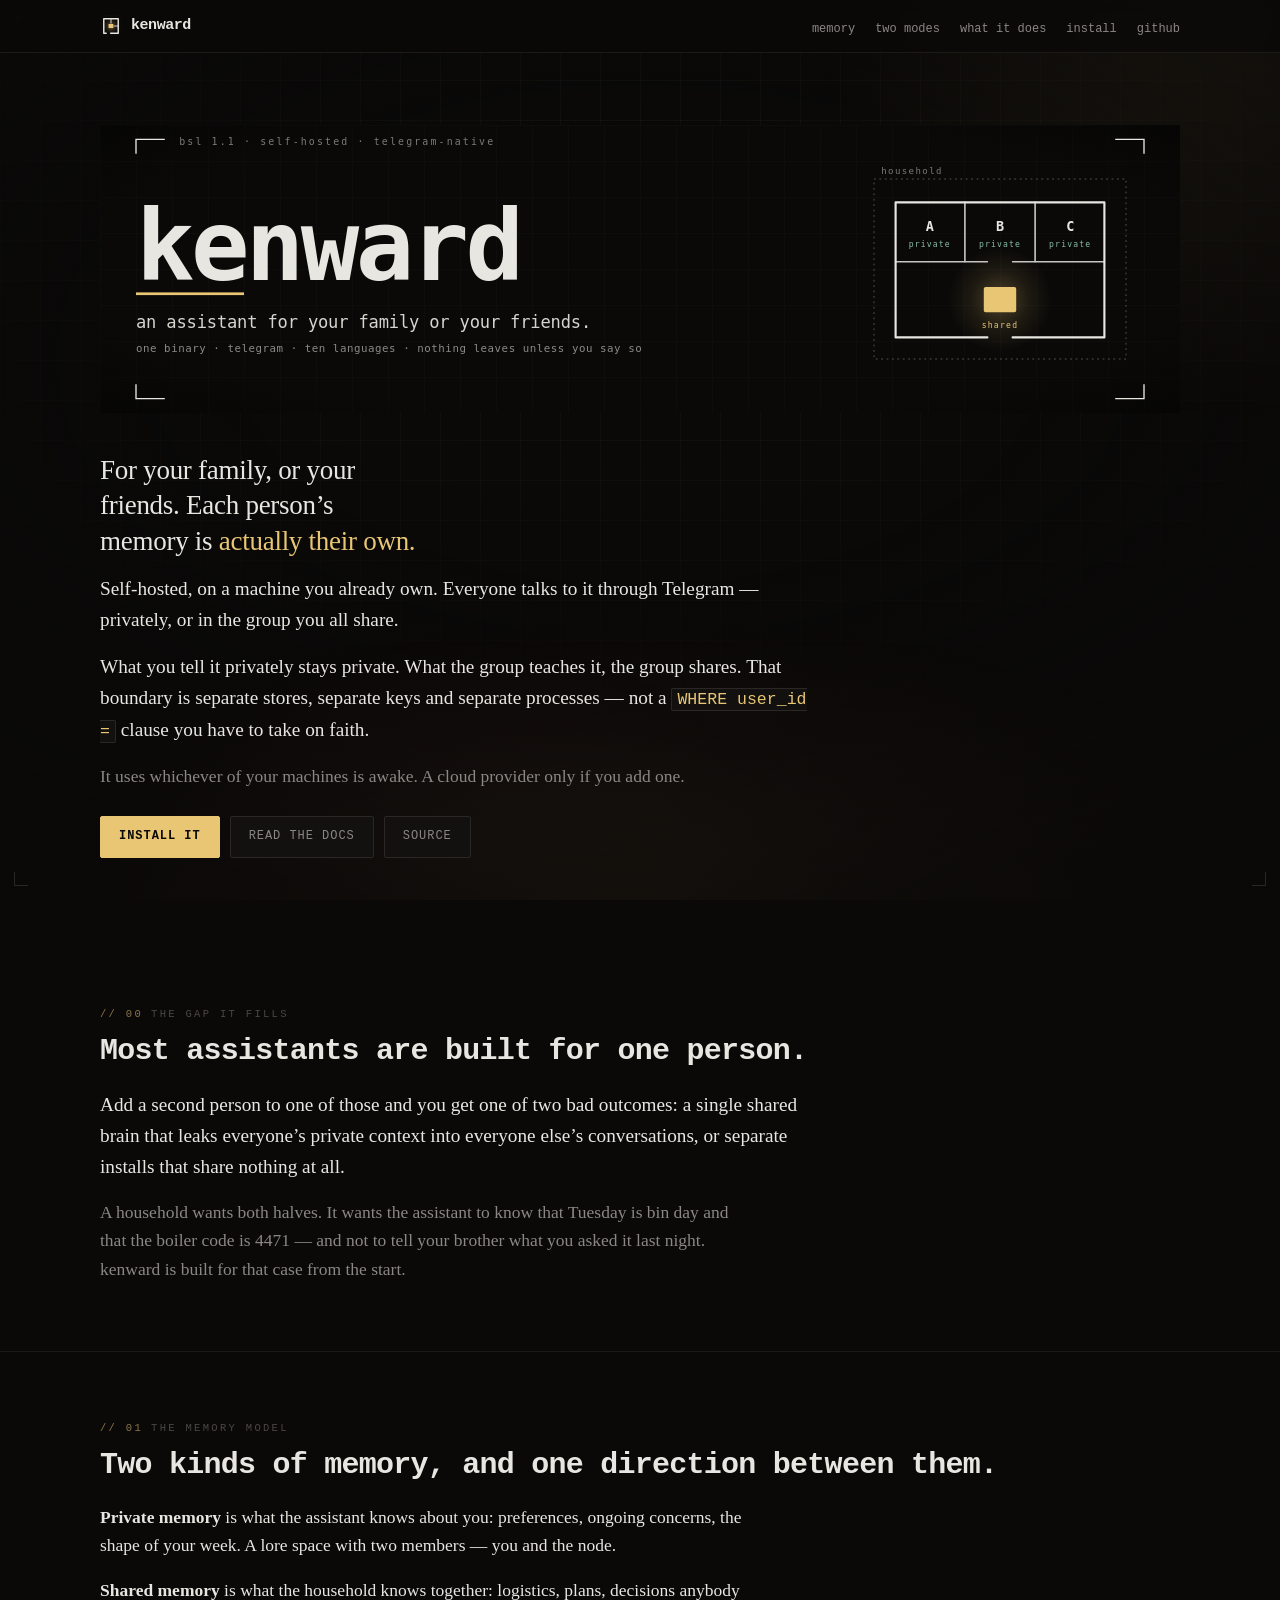
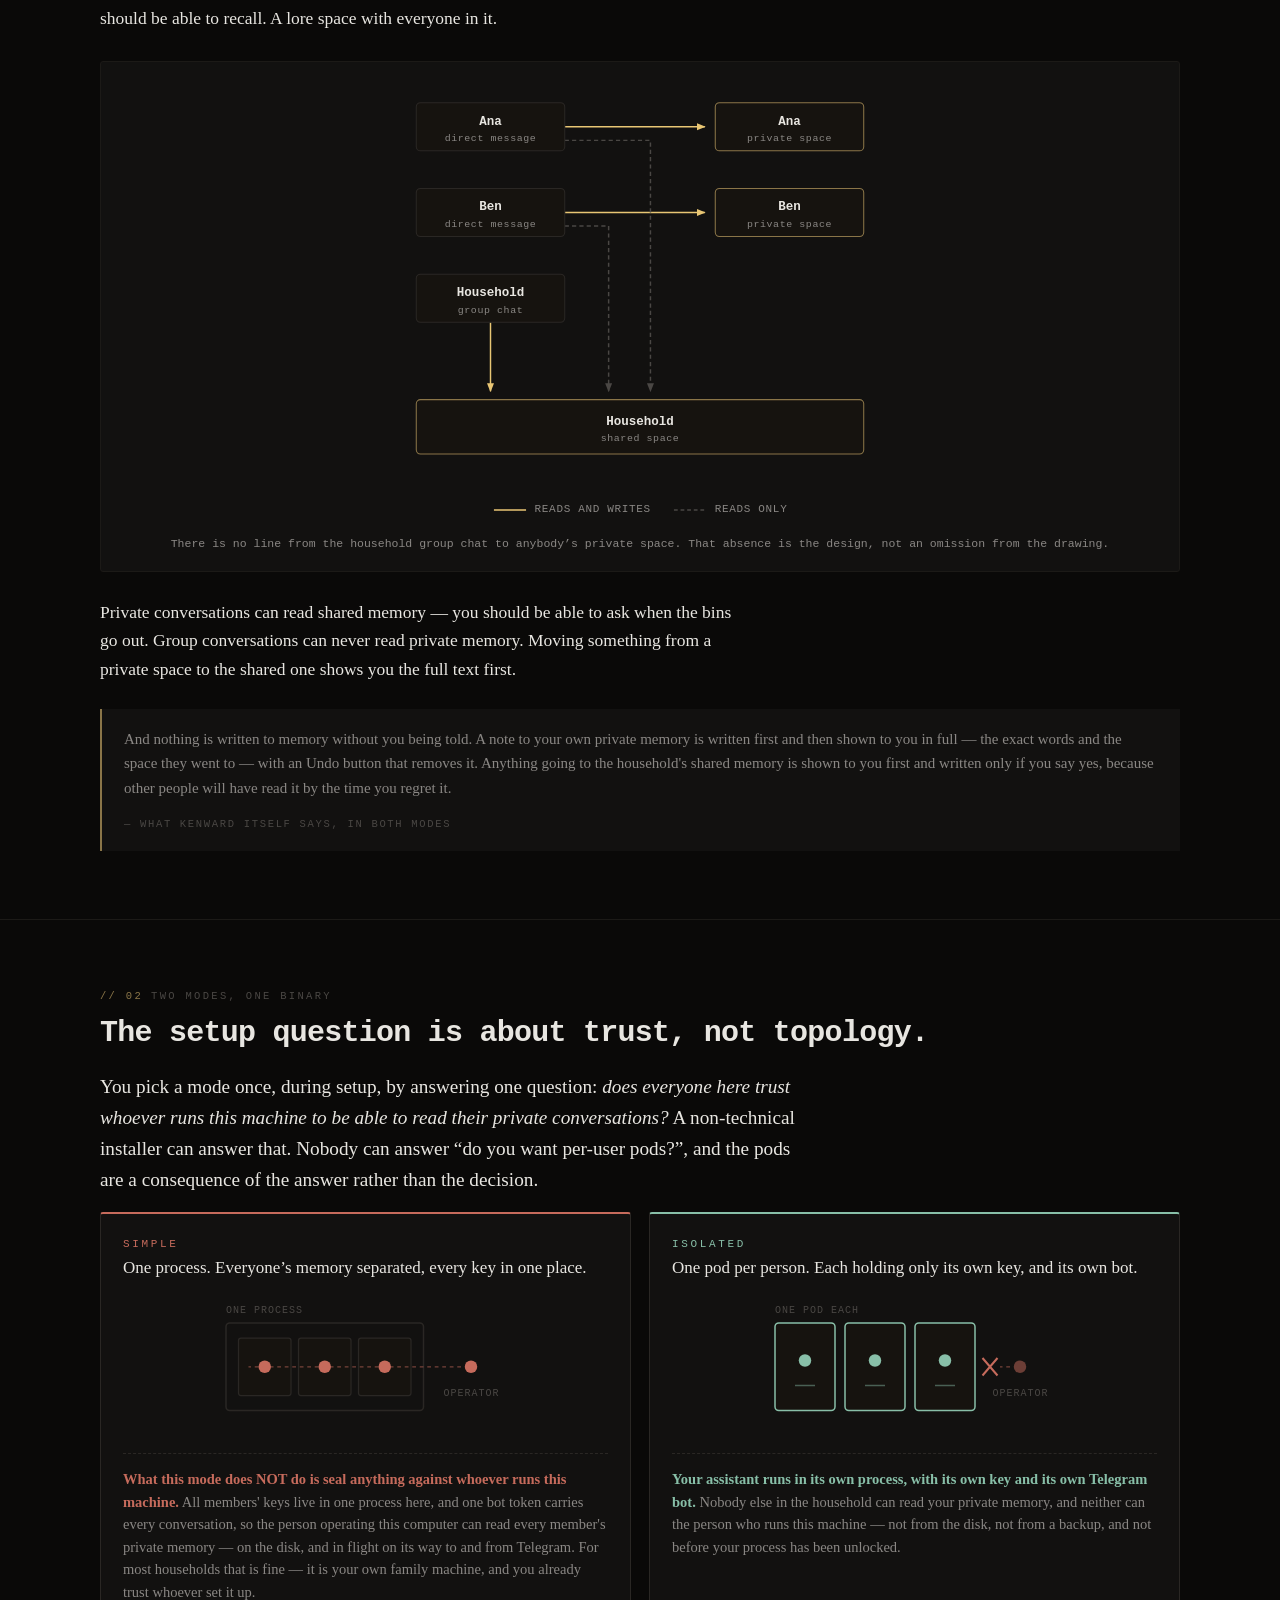
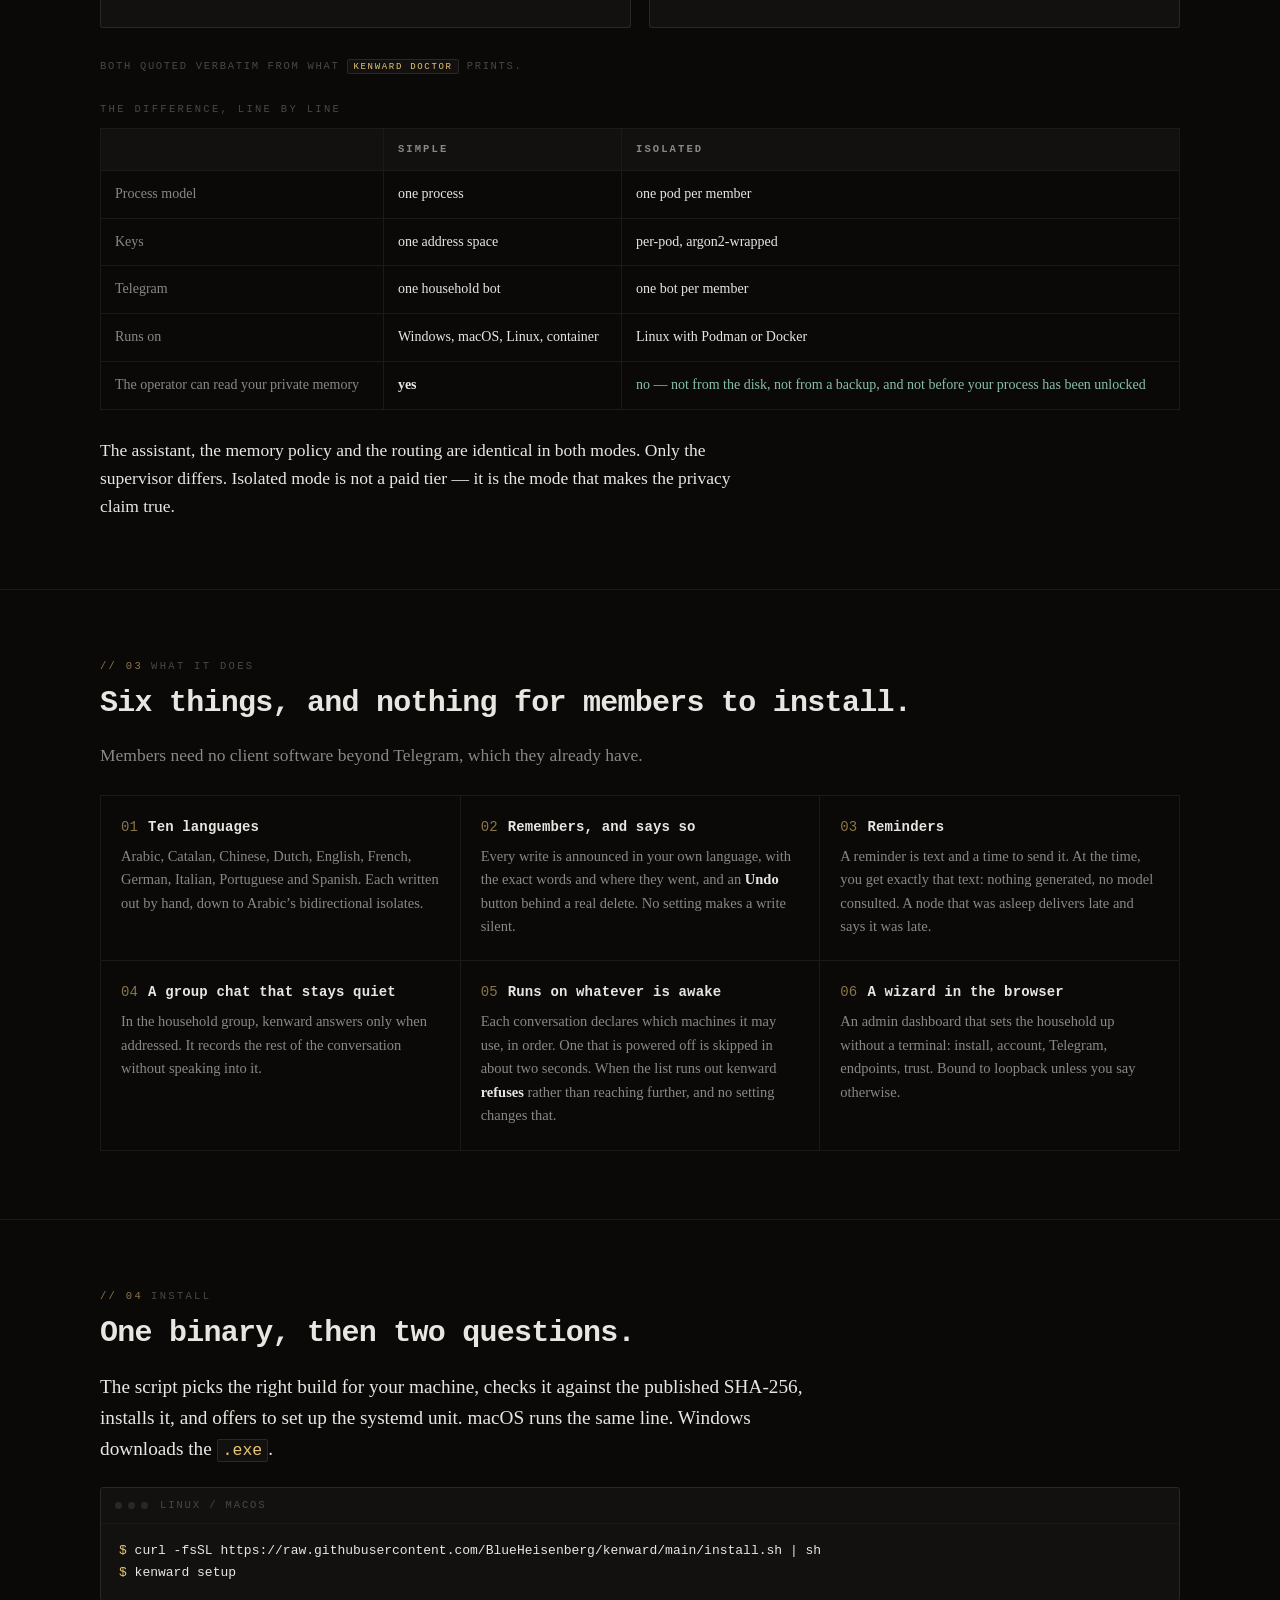
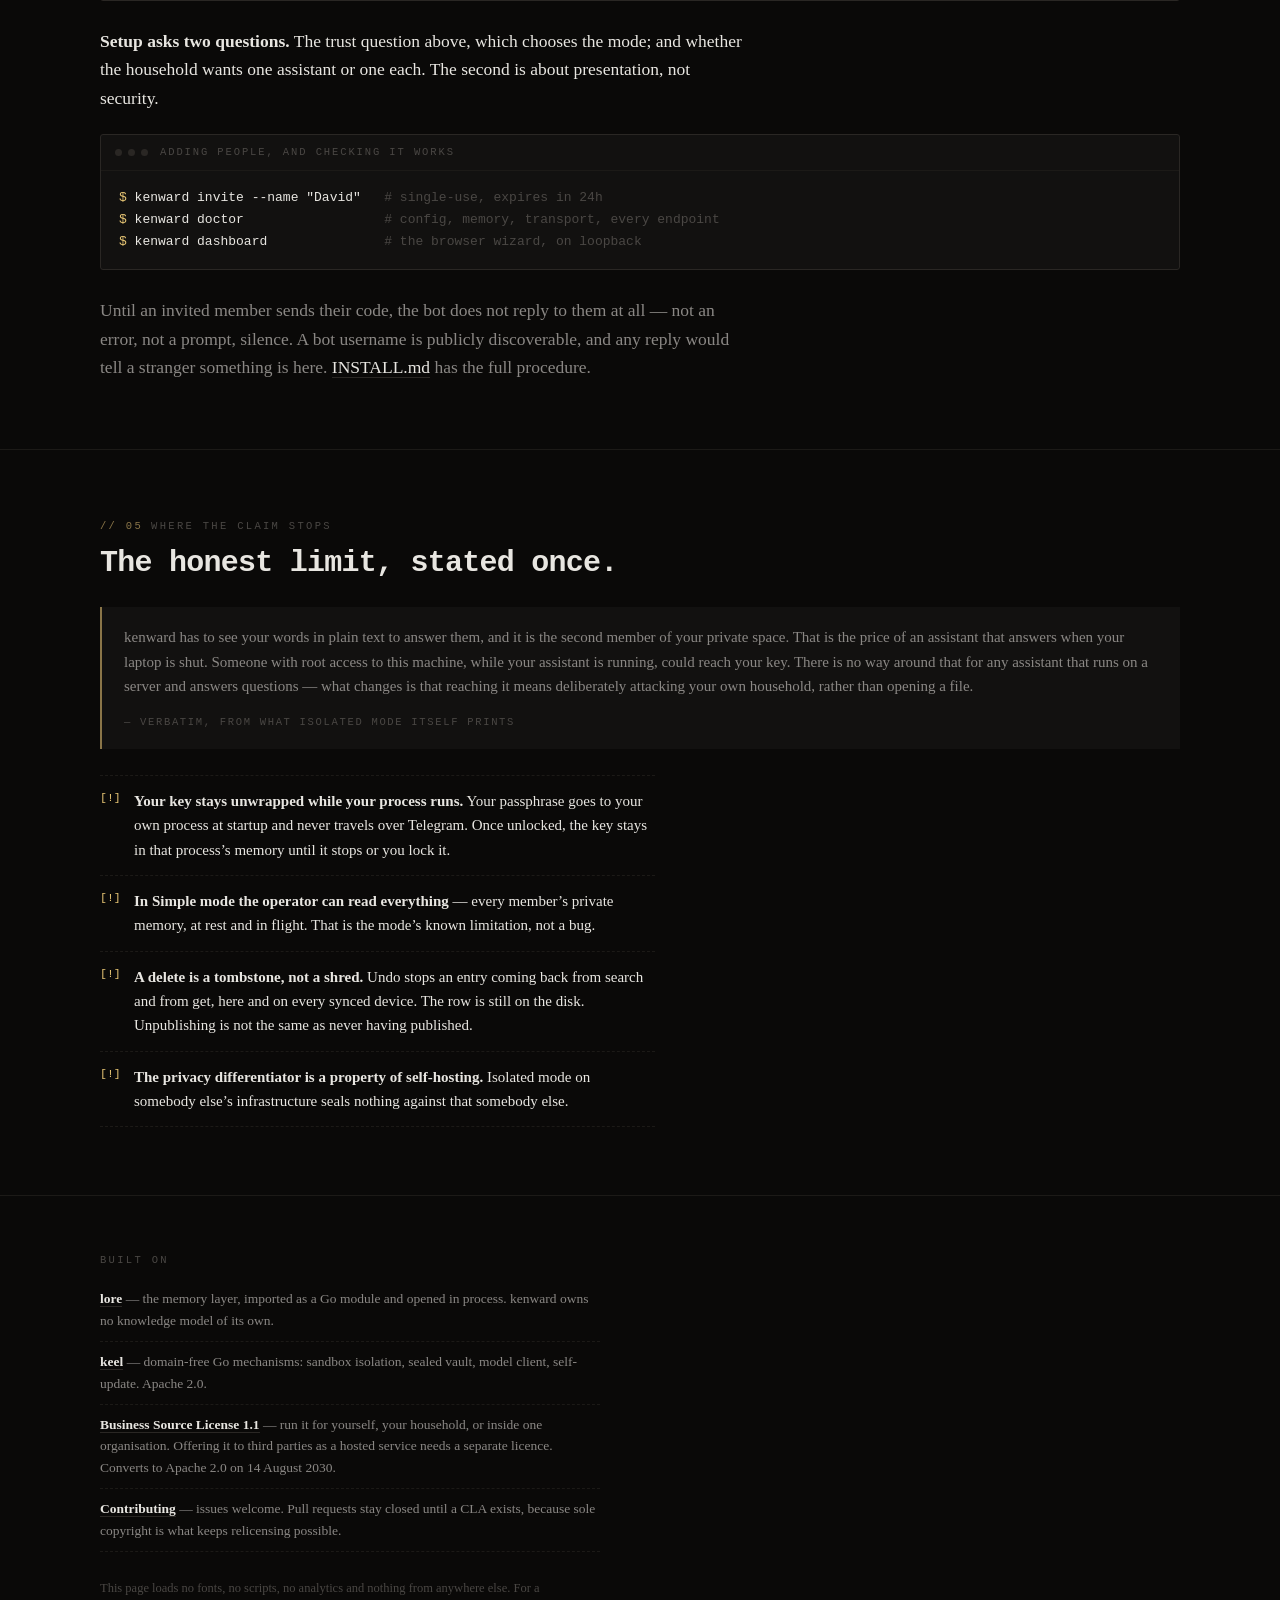
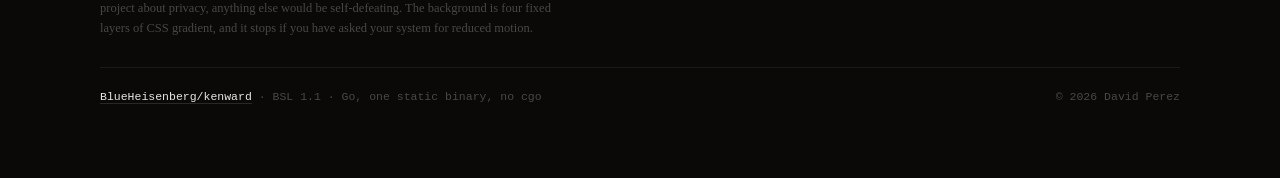
==== commit 08bb41da: "Say it in fewer words, and say who it is about The landing page led with "Add a second person and it" ====
--- a/site/index.html
+++ b/site/index.html
@@ -3,17 +3,17 @@
 <head>
 <meta charset="utf-8">
 <meta name="viewport" content="width=device-width,initial-scale=1">
-<title>kenward — a household AI assistant where each person's memory is actually their own</title>
-<meta name="description" content="A self-hosted household assistant. Everyone talks to it through Telegram, privately or in the group. Per-person memory held in separate stores, separate keys and separate processes. One binary, on a machine you already own.">
+<title>kenward — an assistant for your family or your friends</title>
+<meta name="description" content="A self-hosted assistant for your family or your friends. Everyone talks to it through Telegram, privately or in the group. Each person's memory is held in its own store, with its own key, in its own process.">
 <meta name="color-scheme" content="dark">
 <meta name="theme-color" content="#0A0908">
 
 <meta property="og:title" content="kenward">
-<meta property="og:description" content="A household AI assistant where each person's memory is actually their own.">
-<meta property="og:image" content="https://blueheisenberg.github.io/kenward/assets/header.svg">
+<meta property="og:description" content="An assistant for your family or your friends, where each person's memory is actually their own.">
+<meta property="og:image" content="https://kenward.io/assets/header.svg">
 <meta property="og:type" content="website">
 <meta name="twitter:card" content="summary_large_image">
-<meta name="twitter:image" content="https://blueheisenberg.github.io/kenward/assets/header.svg">
+<meta name="twitter:image" content="https://kenward.io/assets/header.svg">
 
 <link rel="icon" href="assets/kenward-mark.svg" type="image/svg+xml">
 
@@ -642,21 +642,23 @@
       </h1>
 
       <p class="tagline reveal r2">
-        A household AI assistant where each person&rsquo;s memory is
+        For your family, or your friends. Each person&rsquo;s memory is
         <span class="warm">actually their own.</span>
       </p>
 
       <p class="lead reveal r3">
-        kenward is a self-hosted assistant for a family or a group of friends. Everyone talks to
-        it through Telegram &mdash; privately, or in the household group. What it remembers about
-        you privately stays private; what the group teaches it is shared with the group. That
-        boundary is separate stores, separate keys and separate processes &mdash; not a
+        Self-hosted, on a machine you already own. Everyone talks to it through Telegram &mdash;
+        privately, or in the group you all share.
+      </p>
+
+      <p class="lead reveal r3">
+        What you tell it privately stays private. What the group teaches it, the group shares.
+        That boundary is separate stores, separate keys and separate processes &mdash; not a
         <code>WHERE user_id =</code> clause you have to take on faith.
       </p>
 
       <p class="muted reveal r3">
-        It runs on hardware you already own, routing each request to whichever of your machines is
-        awake, and falling back to a cloud provider only where you allow it.
+        It uses whichever of your machines is awake. A cloud provider only if you add one.
       </p>
 
       <div class="actions reveal r4">
@@ -672,21 +674,16 @@
   <section id="why" aria-labelledby="why-h">
     <div class="wrap">
       <p class="section-label"><span class="num">// 00</span>the gap it fills</p>
-      <h2 id="why-h">Add a second person and it breaks.</h2>
+      <h2 id="why-h">Most assistants are built for one person.</h2>
       <p class="lead">
-        Personal-assistant projects are built for one person on one box. Add a second human and
-        you get one of two bad outcomes: a single shared brain that leaks everyone&rsquo;s private
-        context into everyone else&rsquo;s conversations, or separate installs with no shared
-        knowledge at all.
+        Add a second person to one of those and you get one of two bad outcomes: a single shared
+        brain that leaks everyone&rsquo;s private context into everyone else&rsquo;s conversations,
+        or separate installs that share nothing at all.
       </p>
       <p class="muted">
-        Neither is what a household wants. A family wants the assistant to know that Tuesday is
-        bin day and that the boiler code is 4471, while <em>not</em> telling your brother what you
-        asked about last night. Doing that properly means per-person identity, cryptographic
-        separation, invites and multi-device sync &mdash; the boring, expensive half of the
-        problem. That half already exists in
-        <a href="https://github.com/BlueHeisenberg/lore">lore</a>, so kenward is the assistant loop
-        on top of it rather than a memory system built from scratch.
+        A household wants both halves. It wants the assistant to know that Tuesday is bin day and
+        that the boiler code is 4471 &mdash; and not to tell your brother what you asked it last
+        night. kenward is built for that case from the start.
       </p>
     </div>
   </section>
@@ -695,16 +692,15 @@
   <section id="memory" aria-labelledby="memory-h">
     <div class="wrap">
       <p class="section-label"><span class="num">// 01</span>the memory model</p>
-      <h2 id="memory-h">Two kinds of memory, and one asymmetry.</h2>
+      <h2 id="memory-h">Two kinds of memory, and one direction between them.</h2>
       <p>
         <strong>Private memory</strong> is what the assistant knows about you: preferences,
-        ongoing concerns, the shape of your week. A lore space with exactly two members &mdash;
-        you and the node.
+        ongoing concerns, the shape of your week. A lore space with two members &mdash; you and
+        the node.
       </p>
       <p>
-        <strong>Shared memory</strong> is what the household knows collectively: house logistics,
-        recurring plans, decisions everyone should be able to recall. A lore space with every
-        member in it.
+        <strong>Shared memory</strong> is what the household knows together: logistics, plans,
+        decisions anybody should be able to recall. A lore space with everyone in it.
       </p>
 
       <figure class="diagram">
@@ -778,10 +774,9 @@
       </figure>
 
       <p style="margin-top:26px">
-        Private conversations can read shared memory, because that is useful &mdash; you should be
-        able to ask when the bins go out. Group conversations can never read private memory,
-        because that is the entire point. Copying something out of a private space into the shared
-        one is an explicit, reviewed act that shows you the full text before it is published.
+        Private conversations can read shared memory &mdash; you should be able to ask when the
+        bins go out. Group conversations can never read private memory. Moving something from a
+        private space to the shared one shows you the full text first.
       </p>
 
       <blockquote class="honest">
@@ -803,11 +798,10 @@
       <p class="section-label"><span class="num">// 02</span>two modes, one binary</p>
       <h2 id="modes-h">The setup question is about trust, not topology.</h2>
       <p class="lead">
-        Which mode you run is chosen once, during setup, by answering one question:
-        <em>does everyone here trust whoever runs this machine to be able to read their private
-        conversations?</em> A non-technical installer can answer that. They cannot answer
-        &ldquo;do you want per-user pods?&rdquo;, and the pods are a consequence rather than the
-        decision.
+        You pick a mode once, during setup, by answering one question: <em>does everyone here trust
+        whoever runs this machine to be able to read their private conversations?</em> A
+        non-technical installer can answer that. Nobody can answer &ldquo;do you want per-user
+        pods?&rdquo;, and the pods are a consequence of the answer rather than the decision.
       </p>
 
       <ul class="modes">
@@ -898,12 +892,9 @@
       </div>
 
       <p style="margin-top:26px">
-        The assistant loop, the memory policy, the routing and the capture flow are identical in
-        both. Only the supervisor differs. <strong>Simple mode is honest about being simple</strong>
-        &mdash; separation between members is real, sealing against the machine&rsquo;s owner is
-        not, and <code>kenward doctor</code> says so out loud. Isolated mode is not a paid tier: it
-        is the mode that makes the privacy claim true, and charging for that would be gating the
-        wrong feature.
+        The assistant, the memory policy and the routing are identical in both modes. Only the
+        supervisor differs. Isolated mode is not a paid tier &mdash; it is the mode that makes the
+        privacy claim true.
       </p>
     </div>
   </section>
@@ -912,7 +903,7 @@
   <section id="does" aria-labelledby="does-h">
     <div class="wrap">
       <p class="section-label"><span class="num">// 03</span>what it does</p>
-      <h2 id="does-h">Six things, and no dashboard to live in.</h2>
+      <h2 id="does-h">Six things, and nothing for members to install.</h2>
       <p class="muted">
         Members need no client software beyond Telegram, which they already have.
       </p>
@@ -921,50 +912,46 @@
         <li>
           <h3 data-n="01">Ten languages</h3>
           <p>
-            English, Spanish, Catalan, Portuguese, French, Italian, Dutch, German, Chinese and
-            Modern Standard Arabic &mdash; each written out by hand rather than run through a
-            template, down to Arabic&rsquo;s bidirectional isolates and Catalan&rsquo;s elisions.
+            Arabic, Catalan, Chinese, Dutch, English, French, German, Italian, Portuguese and
+            Spanish. Each written out by hand, down to Arabic&rsquo;s bidirectional isolates.
           </p>
         </li>
         <li>
           <h3 data-n="02">Remembers, and says so</h3>
           <p>
-            Every write is announced in your own language, with the exact words and the space they
-            went to, and an <strong>Undo</strong> button behind a real delete. There is no setting
-            that makes a write silent.
+            Every write is announced in your own language, with the exact words and where they
+            went, and an <strong>Undo</strong> button behind a real delete. No setting makes a
+            write silent.
           </p>
         </li>
         <li>
           <h3 data-n="03">Reminders</h3>
           <p>
-            A reminder is a piece of text and a time to send it. When the time comes the text is
-            sent, verbatim: nothing generated, nothing retrieved, no model consulted. A node that
-            was asleep delivers late and says it was late.
+            A reminder is text and a time to send it. At the time, you get exactly that text:
+            nothing generated, no model consulted. A node that was asleep delivers late and says
+            it was late.
           </p>
         </li>
         <li>
           <h3 data-n="04">A group chat that stays quiet</h3>
           <p>
-            In the household group kenward answers only when it is addressed, and records the rest
-            of the conversation without speaking into it. Reminders are the one exception, and
-            they are kenward speaking without being addressed on purpose.
+            In the household group, kenward answers only when addressed. It records the rest of
+            the conversation without speaking into it.
           </p>
         </li>
         <li>
           <h3 data-n="05">Runs on whatever is awake</h3>
           <p>
-            Endpoints carry tier tags; each space declares the tiers it may use, in order.
-            A machine that is powered off is skipped in about two seconds. When the chain is
-            exhausted kenward <strong>refuses</strong> rather than reaching further, and there is
-            no setting that changes that.
+            Each conversation declares which machines it may use, in order. One that is powered
+            off is skipped in about two seconds. When the list runs out kenward
+            <strong>refuses</strong> rather than reaching further, and no setting changes that.
           </p>
         </li>
         <li>
           <h3 data-n="06">A wizard in the browser</h3>
           <p>
-            An admin dashboard with a first-run wizard that sets the whole household up without a
-            terminal: install, account, Telegram, endpoints, trust. One HTTP server, one account,
-            bound to loopback unless you say otherwise.
+            An admin dashboard that sets the household up without a terminal: install, account,
+            Telegram, endpoints, trust. Bound to loopback unless you say otherwise.
           </p>
         </li>
       </ul>
@@ -977,9 +964,9 @@
       <p class="section-label"><span class="num">// 04</span>install</p>
       <h2 id="install-h">One binary, then two questions.</h2>
       <p class="lead">
-        The script picks the right build for your machine, checks it against the SHA-256 published
-        with the release, installs it, and offers to set up the systemd unit. macOS runs the same
-        line. Windows downloads the <code>.exe</code> and runs it from a terminal.
+        The script picks the right build for your machine, checks it against the published
+        SHA-256, installs it, and offers to set up the systemd unit. macOS runs the same line.
+        Windows downloads the <code>.exe</code>.
       </p>
 
       <div class="code">
@@ -989,13 +976,9 @@
       </div>
 
       <p style="margin-top:26px">
-        <strong>Setup asks two questions that shape the household.</strong> The first is the one
-        above, about security, and it chooses the mode. The second only looks similar: <em>one
-        assistant for the whole household, or one each?</em> That one is about presentation. A
-        member&rsquo;s own bot is a separate <strong>contact</strong>, not a separate
-        <strong>secret</strong> &mdash; and because one bot is one contact is one agent, one each
-        needs Isolated mode&rsquo;s per-member bots. Setup says so rather than quietly handing
-        everybody the same assistant under several names.
+        <strong>Setup asks two questions.</strong> The trust question above, which chooses the
+        mode; and whether the household wants one assistant or one each. The second is about
+        presentation, not security.
       </p>
 
       <div class="code">
@@ -1006,12 +989,11 @@
       </div>
 
       <p style="margin-top:26px" class="muted">
-        Until an invited member sends their code the bot will not reply to them at all &mdash; not
+        Until an invited member sends their code, the bot does not reply to them at all &mdash; not
         an error, not a prompt, silence. A bot username is publicly discoverable, and any reply
-        would confirm to a stranger that there is something here.
+        would tell a stranger something is here.
         <a href="https://github.com/BlueHeisenberg/kenward/blob/main/docs/INSTALL.md">INSTALL.md</a>
-        has the full procedure, including the Telegram <code>/setprivacy</code> step whose omission
-        has no symptom.
+        has the full procedure.
       </p>
     </div>
   </section>
@@ -1036,11 +1018,9 @@
 
       <ul class="limits">
         <li>
-          <strong>Your key stays unwrapped while your process runs.</strong> Your passphrase is
-          given to your own process when it starts and never travels over Telegram &mdash; sending
-          it in a chat message would hand it to Telegram&rsquo;s servers and leave it in your
-          message history. The consequence is that once your assistant is unlocked and running,
-          your key stays in that process&rsquo;s memory until it stops or you lock it.
+          <strong>Your key stays unwrapped while your process runs.</strong> Your passphrase goes to
+          your own process at startup and never travels over Telegram. Once unlocked, the key
+          stays in that process&rsquo;s memory until it stops or you lock it.
         </li>
         <li>
           <strong>In Simple mode the operator can read everything</strong> &mdash; every
@@ -1048,10 +1028,9 @@
           limitation, not a bug.
         </li>
         <li>
-          <strong>A delete is a tombstone, not a shred.</strong> Undo really does remove an entry:
-          it stops coming back from search and from get, here and on every synced device. The row
-          is still on the disk. That is why publishing something into the shared space shows you
-          the full text first &mdash; unpublishing is not the same as never having published.
+          <strong>A delete is a tombstone, not a shred.</strong> Undo stops an entry coming back from
+          search and from get, here and on every synced device. The row is still on the disk.
+          Unpublishing is not the same as never having published.
         </li>
         <li>
           <strong>The privacy differentiator is a property of self-hosting.</strong> Isolated mode
@@ -1070,7 +1049,7 @@
       <li>
         <a href="https://github.com/BlueHeisenberg/lore"><strong>lore</strong></a> &mdash; the
         memory layer, imported as a Go module and opened in process. kenward owns no knowledge
-        model and does not fork this one.
+        model of its own.
       </li>
       <li>
         <a href="https://github.com/BlueHeisenberg/keel"><strong>keel</strong></a> &mdash;
@@ -1079,22 +1058,21 @@
       </li>
       <li>
         <a href="https://github.com/BlueHeisenberg/kenward/blob/main/LICENSE"><strong>Business Source License 1.1</strong></a>
-        &mdash; run it for yourself, your household, or inside a single organization. Offering it
-        to third parties as a hosted service needs a separate licence. Each version converts to
-        Apache 2.0 on 14 August 2030. Source-available rather than OSI open source, deliberately.
+        &mdash; run it for yourself, your household, or inside one organisation. Offering it to
+        third parties as a hosted service needs a separate licence. Converts to Apache 2.0 on
+        14 August 2030.
       </li>
       <li>
         <a href="https://github.com/BlueHeisenberg/kenward/blob/main/CONTRIBUTING.md"><strong>Contributing</strong></a>
-        &mdash; issues welcome. Pull requests are closed unmerged until a CLA exists, because sole
+        &mdash; issues welcome. Pull requests stay closed until a CLA exists, because sole
         copyright is what keeps relicensing possible.
       </li>
     </ul>
 
     <p class="note">
-      This page loads no fonts, no scripts, no analytics and nothing from anywhere else &mdash;
-      for a project about privacy, anything else would be self-defeating, and people check. The
-      background is four fixed layers of CSS gradient and it stops if you have asked your system
-      for reduced motion.
+      This page loads no fonts, no scripts, no analytics and nothing from anywhere else. For a
+      project about privacy, anything else would be self-defeating. The background is four fixed
+      layers of CSS gradient, and it stops if you have asked your system for reduced motion.
     </p>
 
     <div class="row">
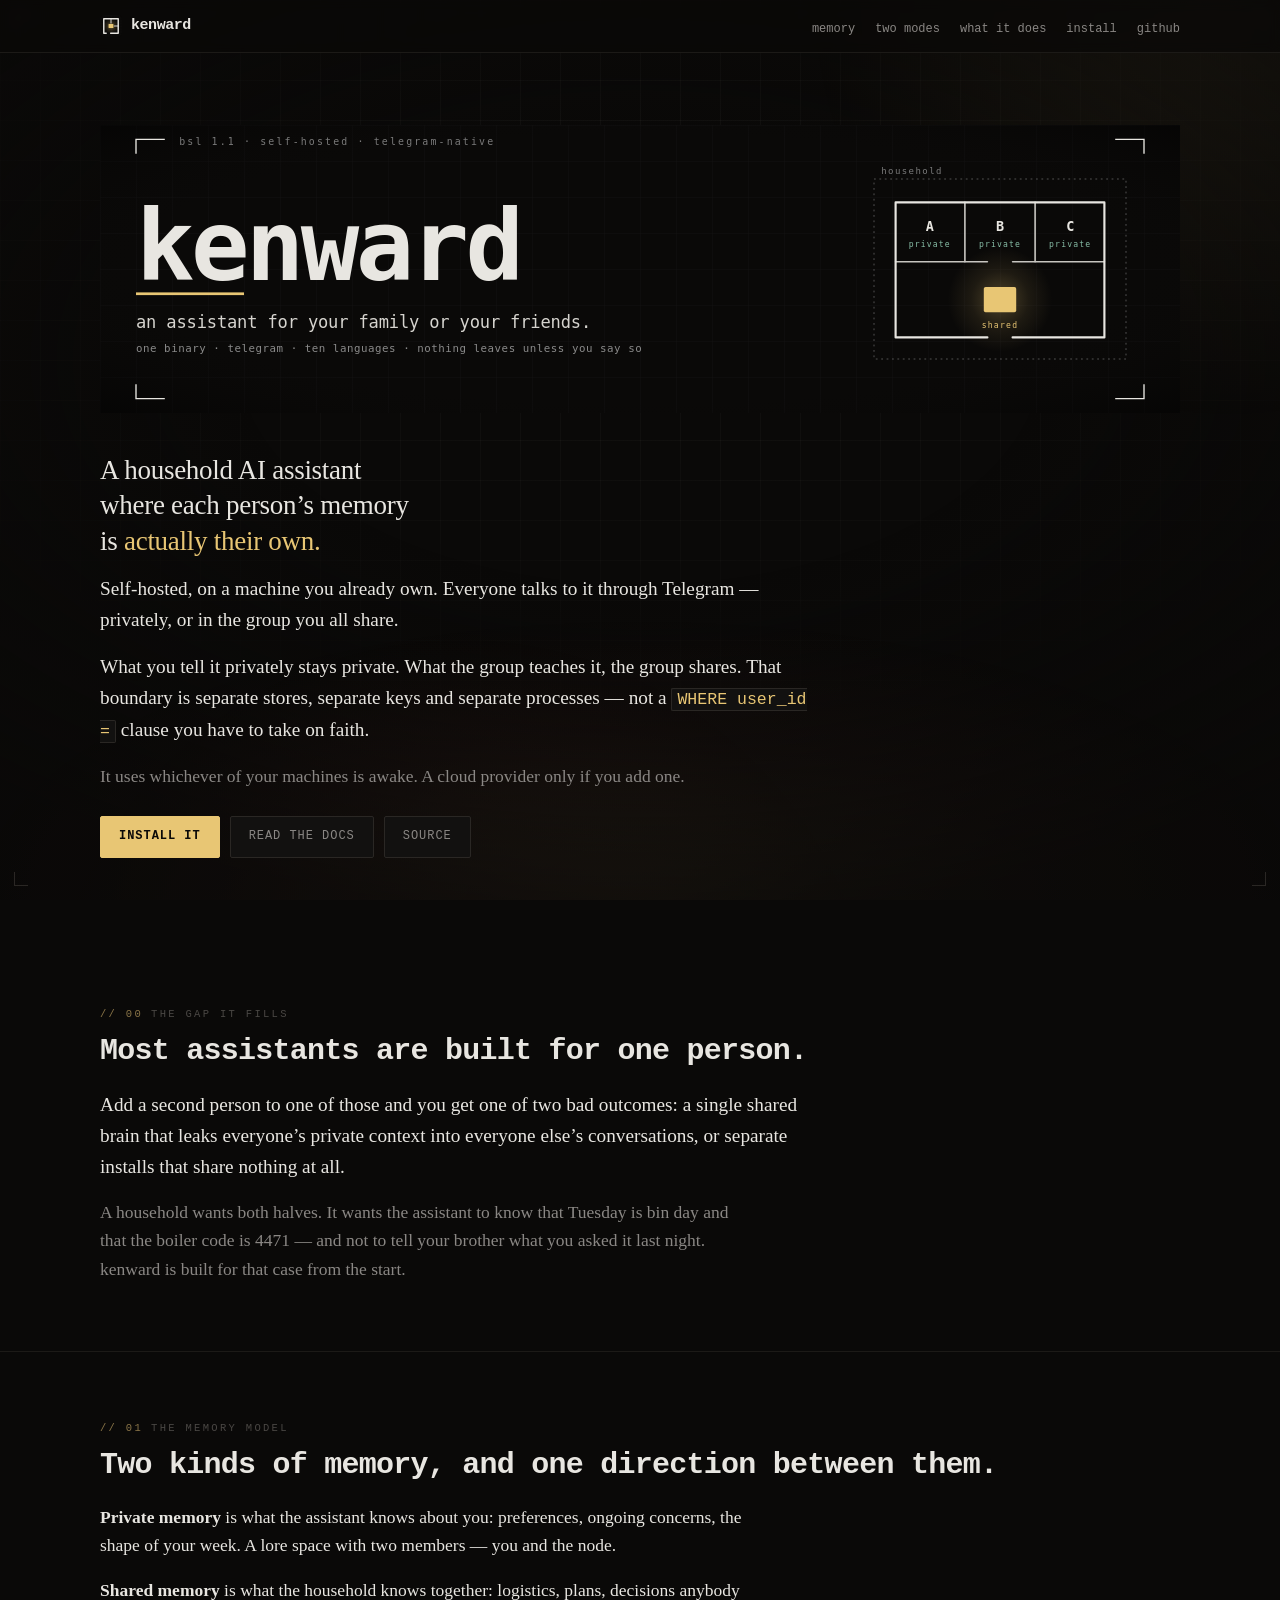
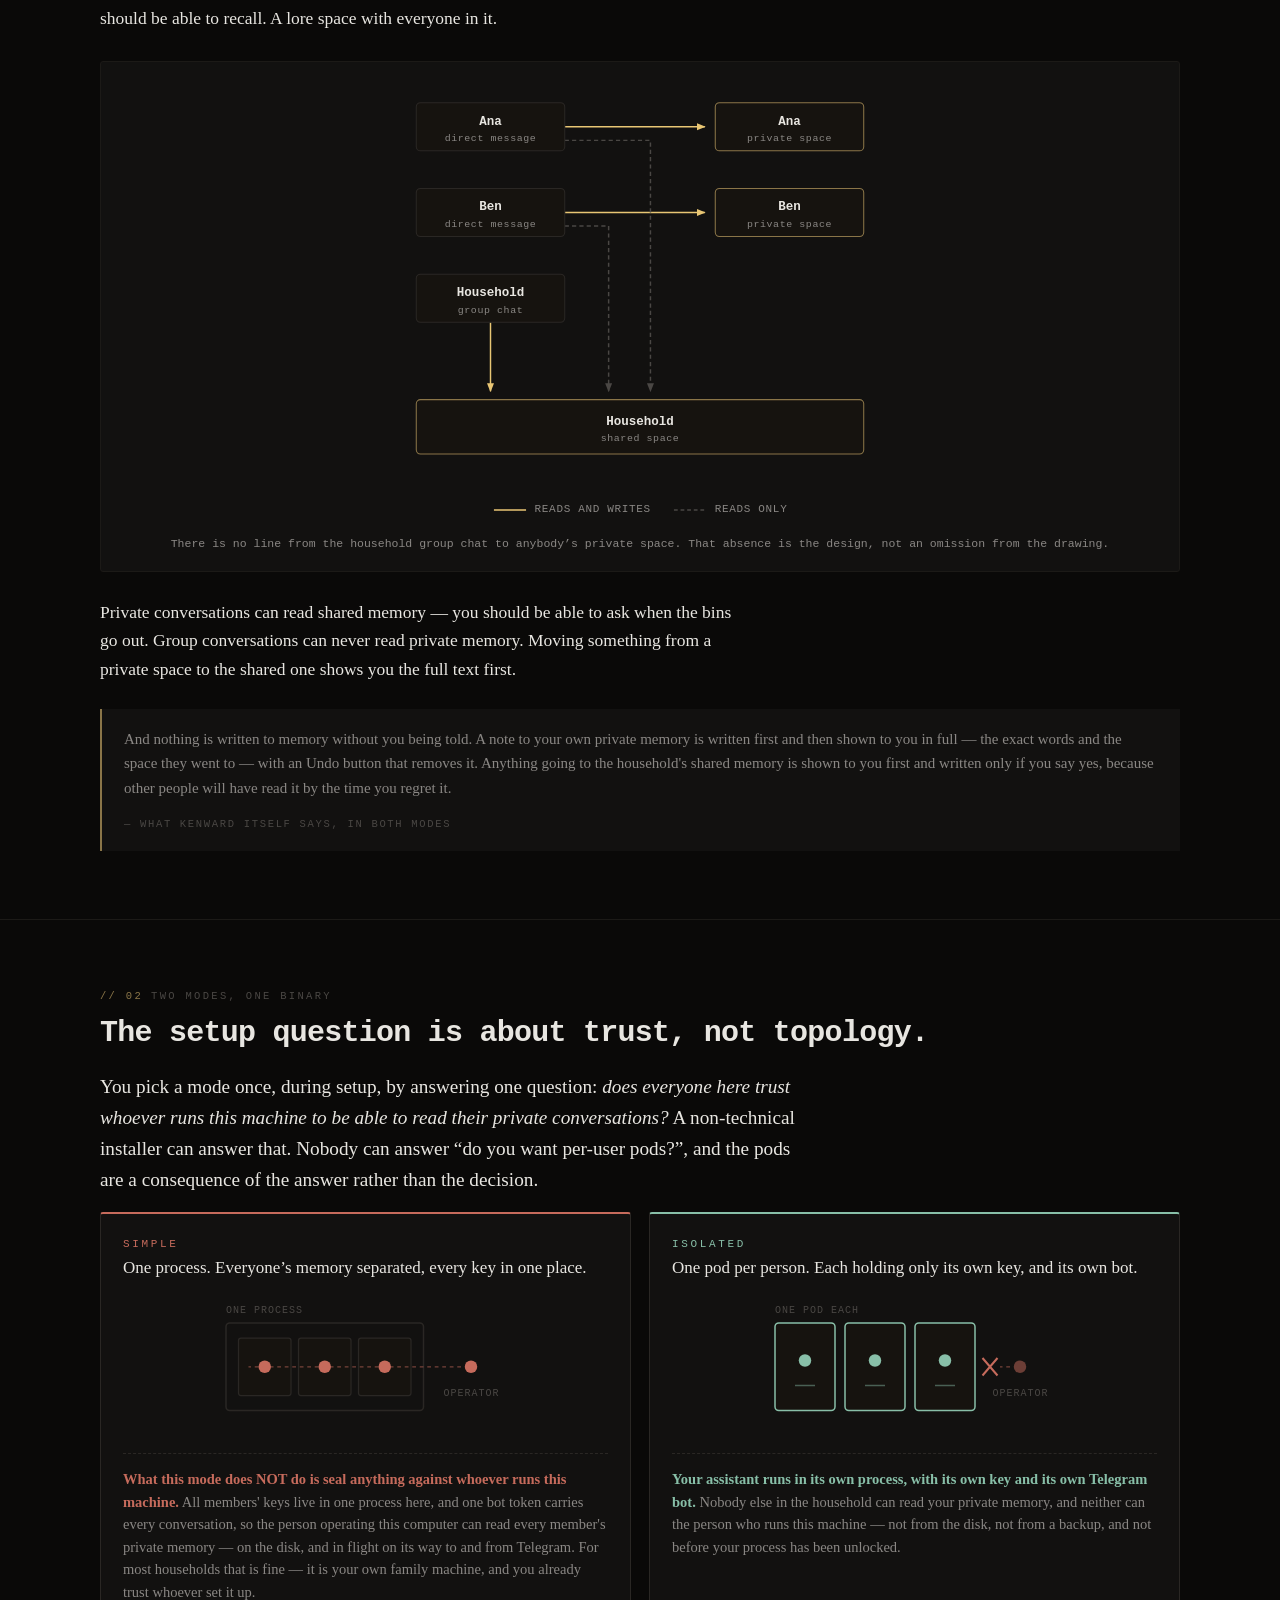
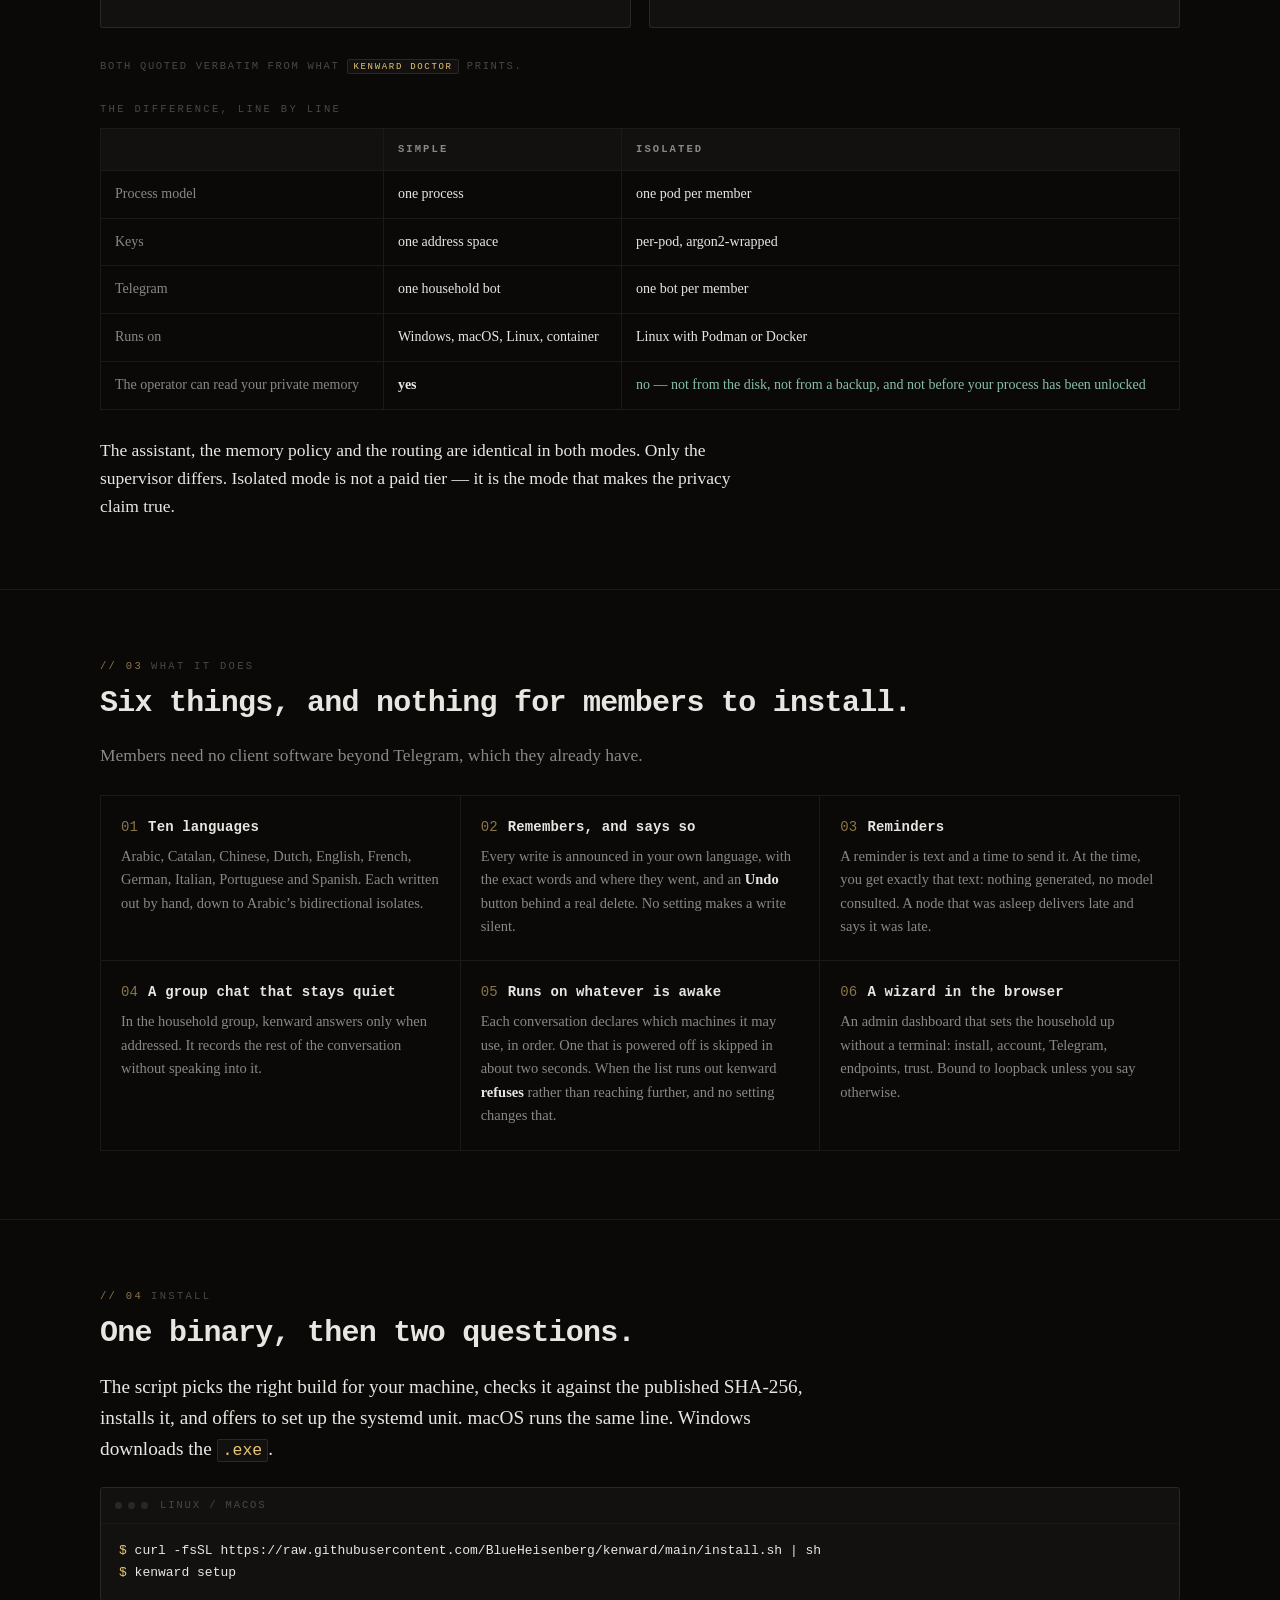
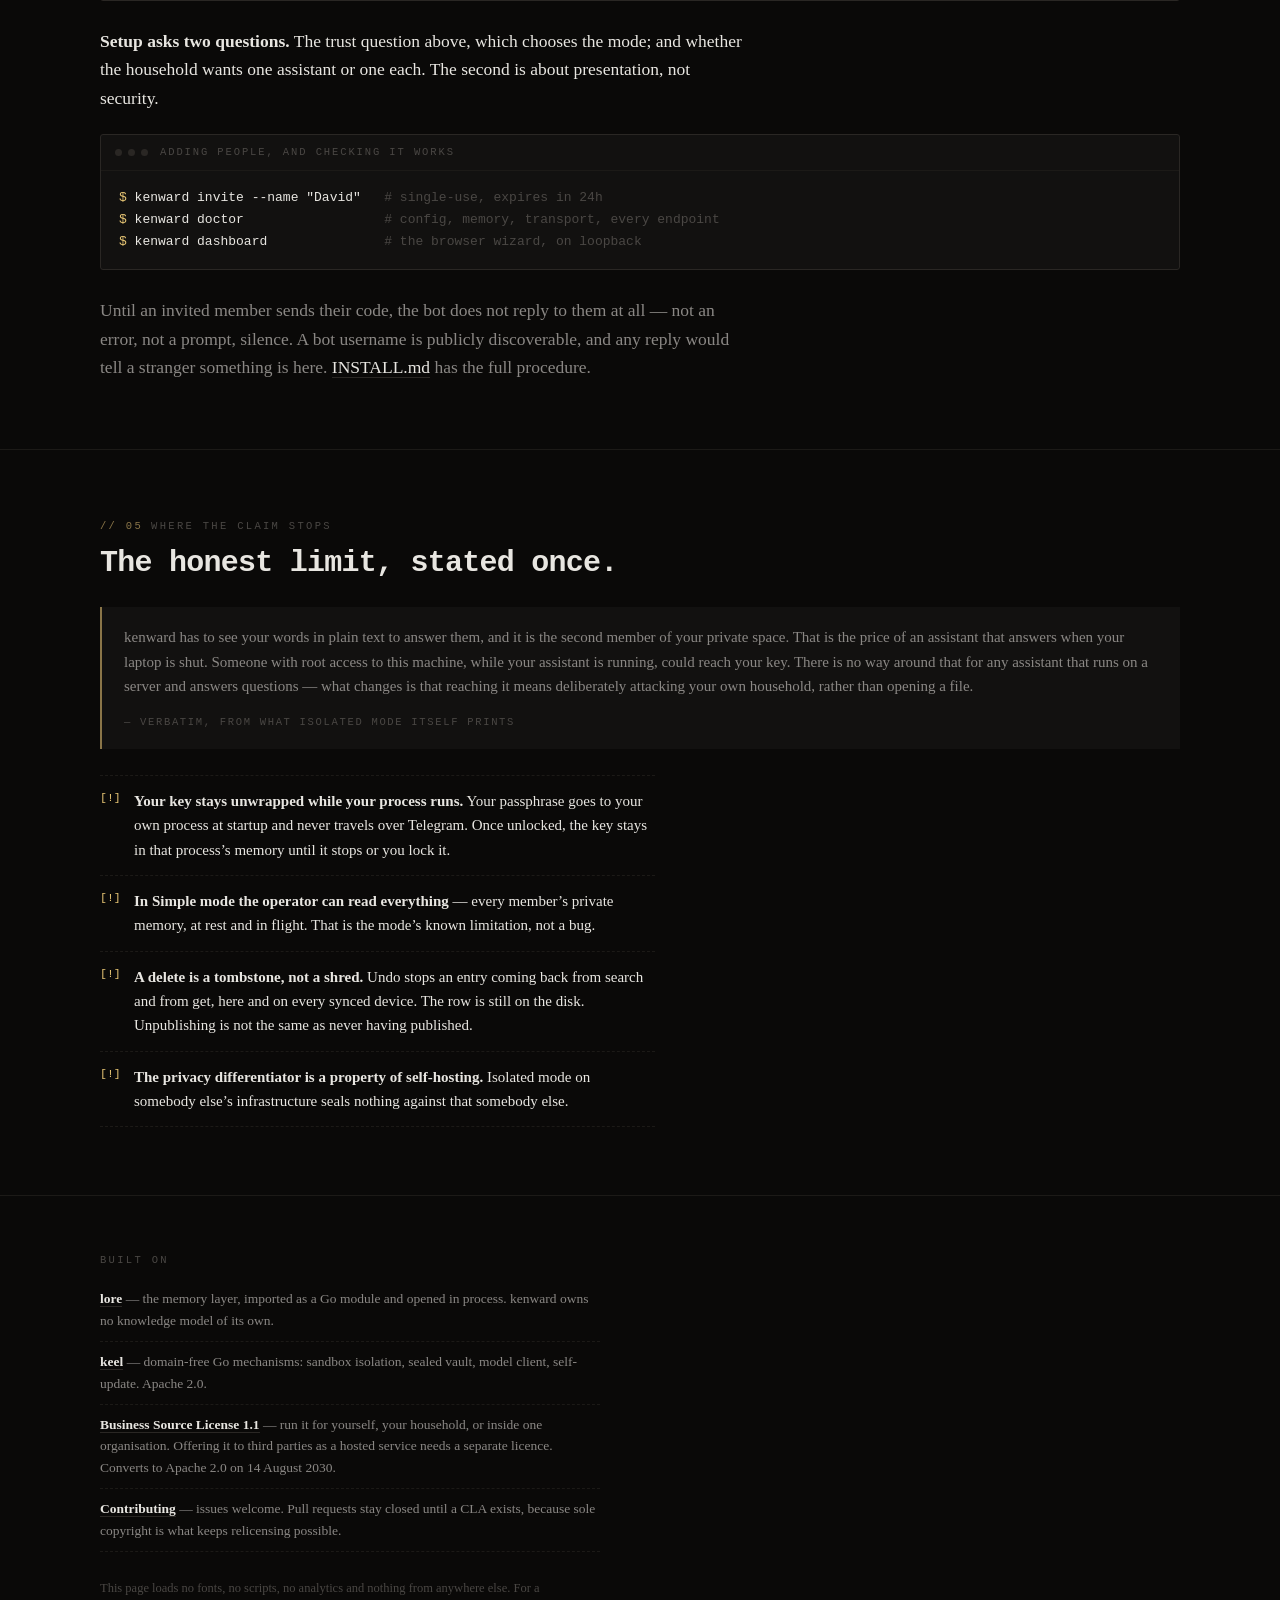
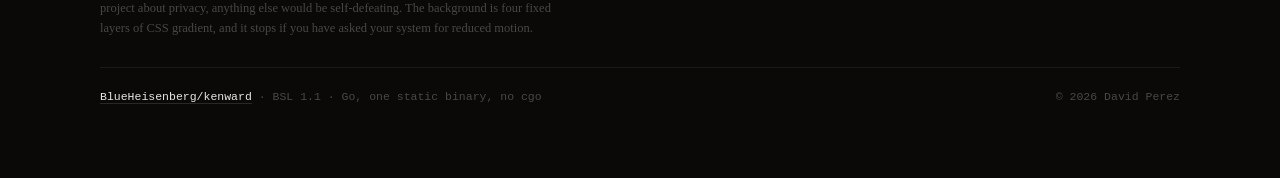
==== commit cd19a798: "Keep the old tagline, and stop the header caching stale The tagline goes back to what it was. The fa" ====
--- a/site/index.html
+++ b/site/index.html
@@ -10,10 +10,10 @@
 
 <meta property="og:title" content="kenward">
 <meta property="og:description" content="An assistant for your family or your friends, where each person's memory is actually their own.">
-<meta property="og:image" content="https://kenward.io/assets/header.svg">
+<meta property="og:image" content="https://kenward.io/assets/header.svg?v=2">
 <meta property="og:type" content="website">
 <meta name="twitter:card" content="summary_large_image">
-<meta name="twitter:image" content="https://kenward.io/assets/header.svg">
+<meta name="twitter:image" content="https://kenward.io/assets/header.svg?v=2">
 
 <link rel="icon" href="assets/kenward-mark.svg" type="image/svg+xml">
 
@@ -637,12 +637,12 @@
   <div class="hero">
     <div class="wrap">
       <h1 class="hero-mark reveal r1">
-        <img src="assets/header.svg" alt="" width="1200" height="320">
+        <img src="assets/header.svg?v=2" alt="" width="1200" height="320">
         <span class="wordmark">kenward</span>
       </h1>
 
       <p class="tagline reveal r2">
-        For your family, or your friends. Each person&rsquo;s memory is
+        A household AI assistant where each person&rsquo;s memory is
         <span class="warm">actually their own.</span>
       </p>
 
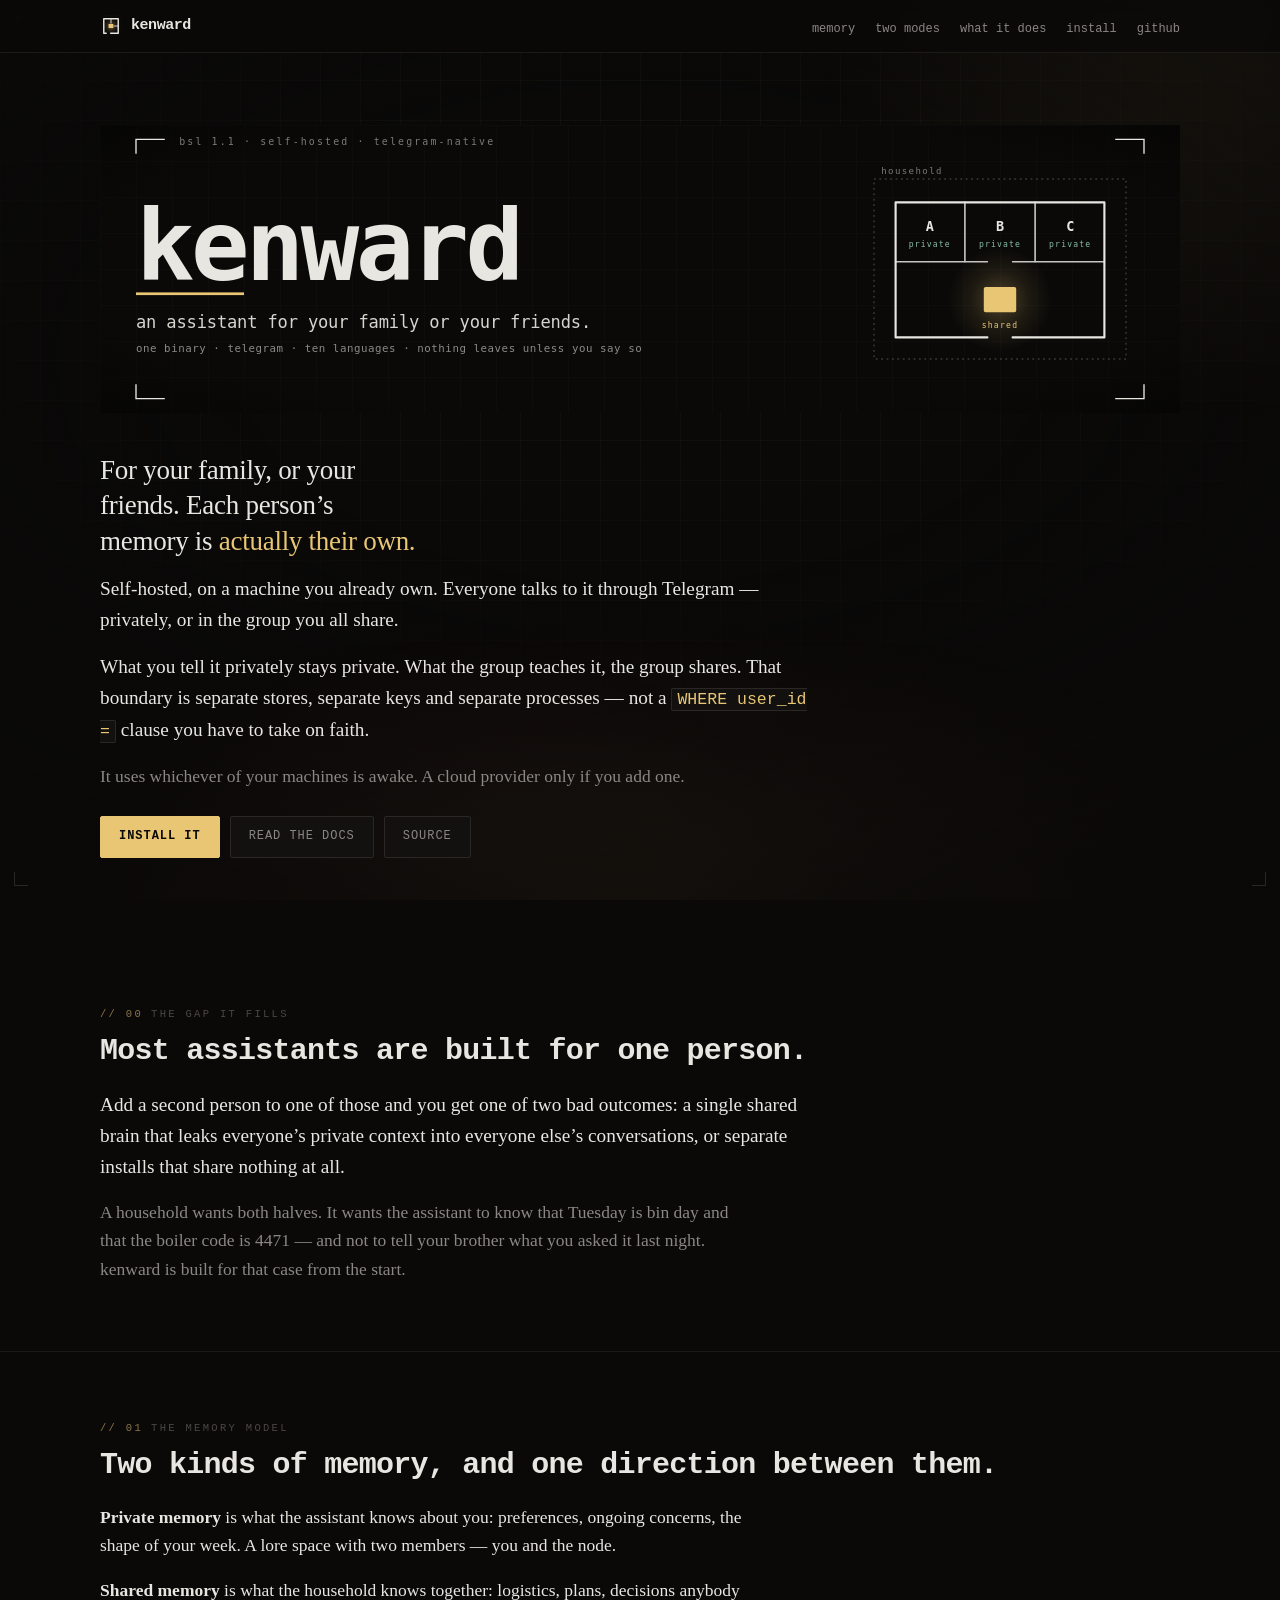
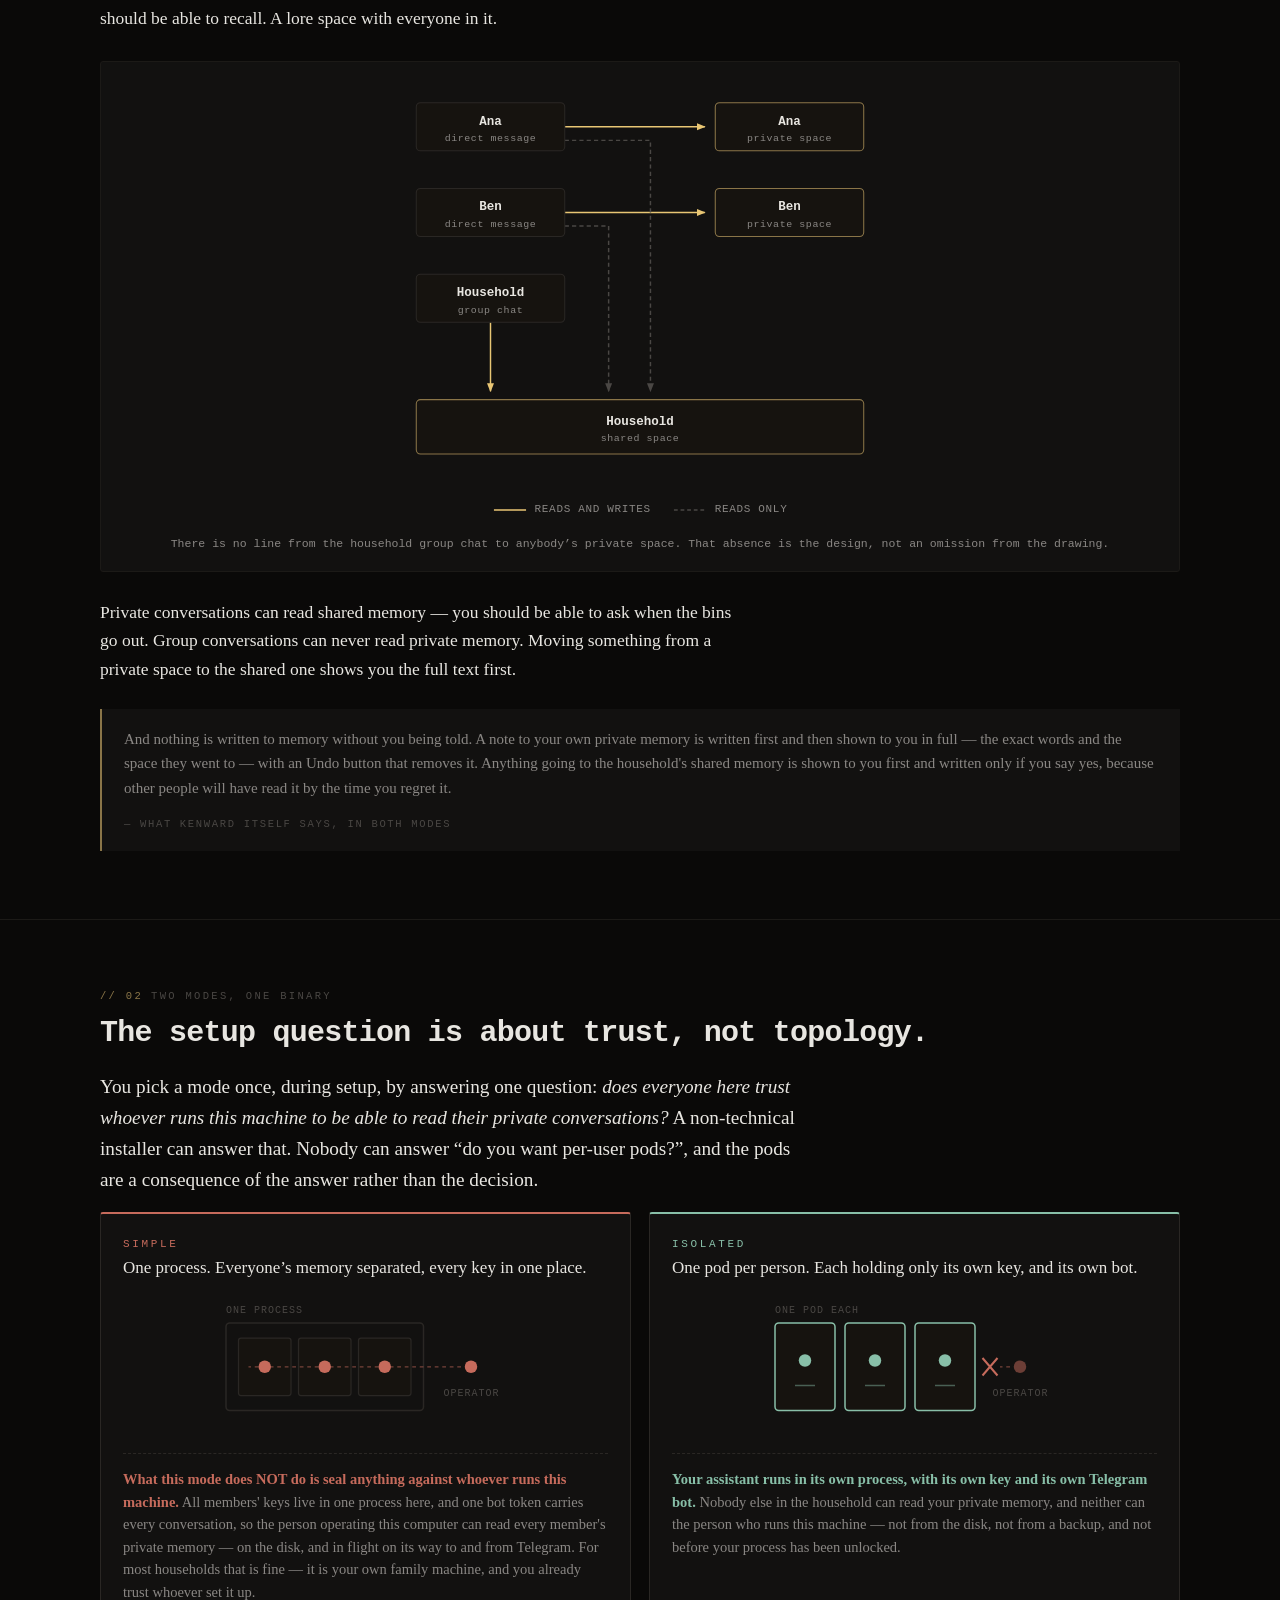
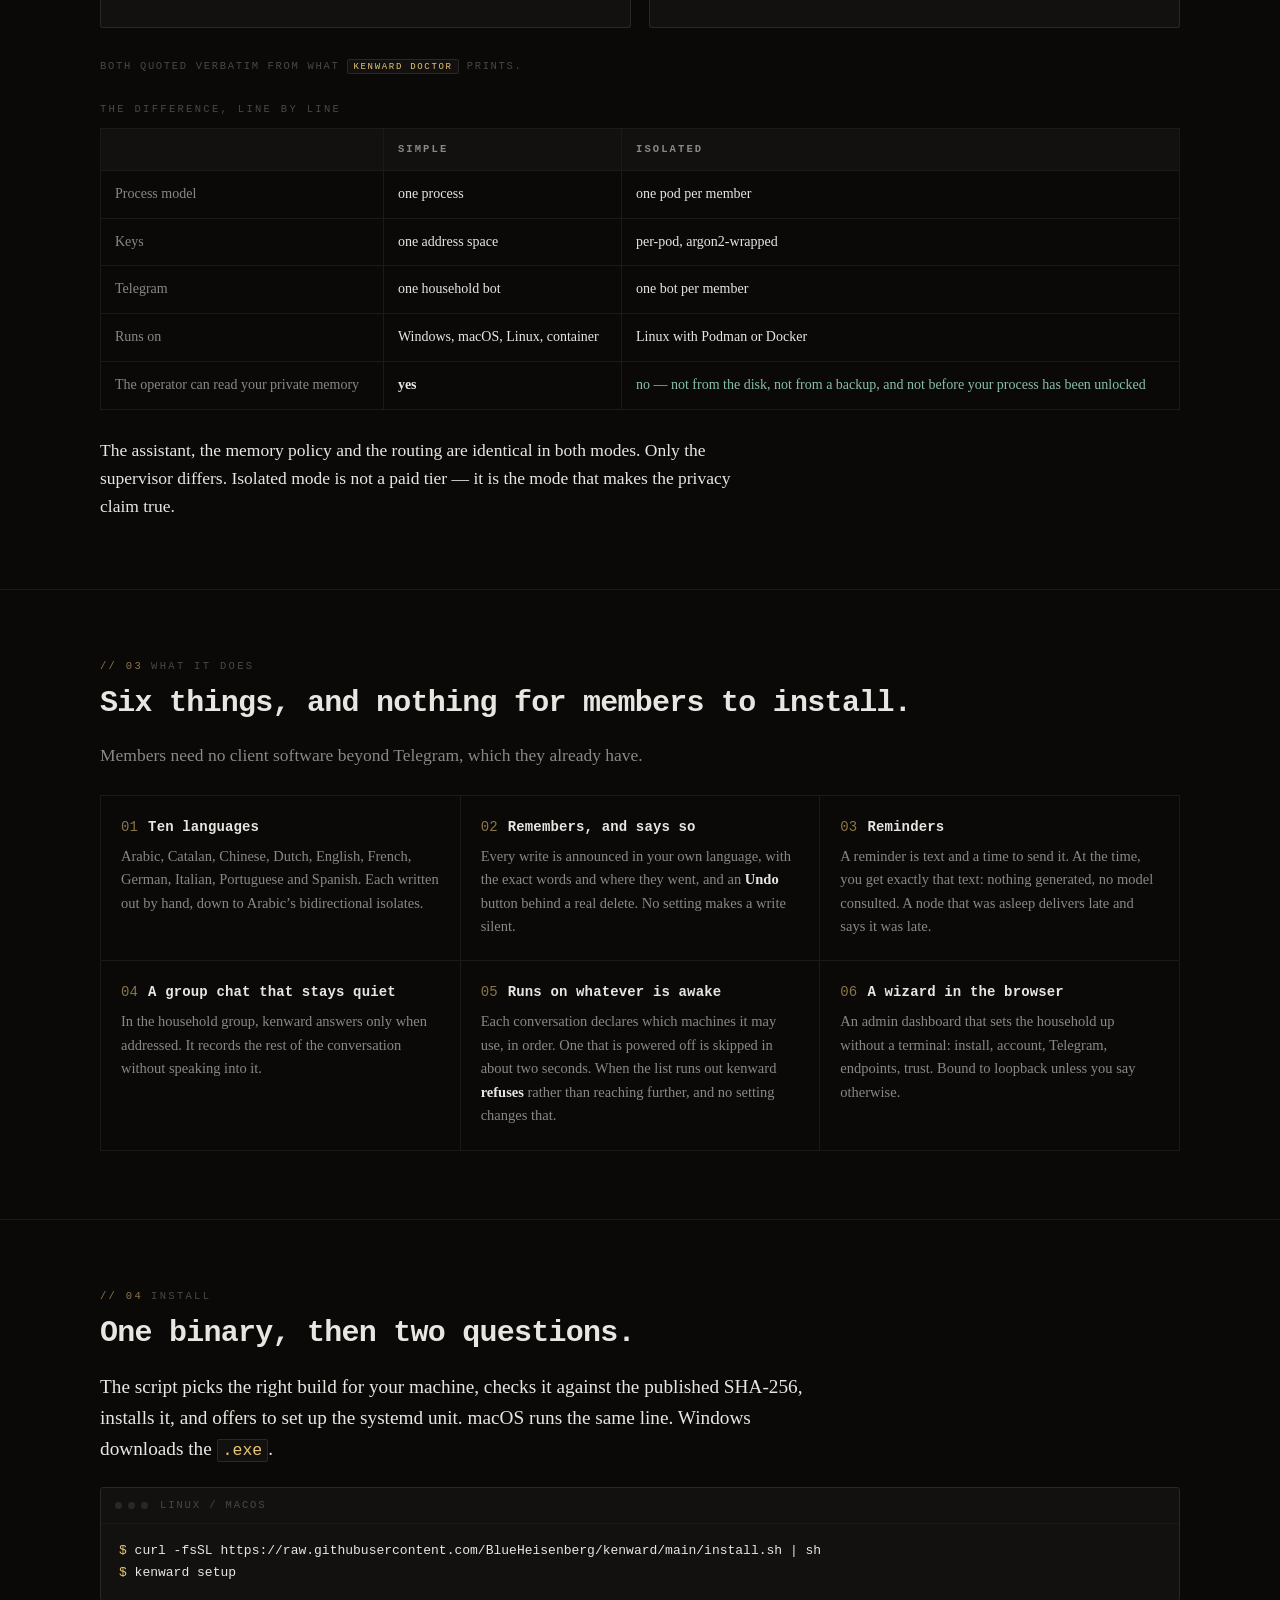
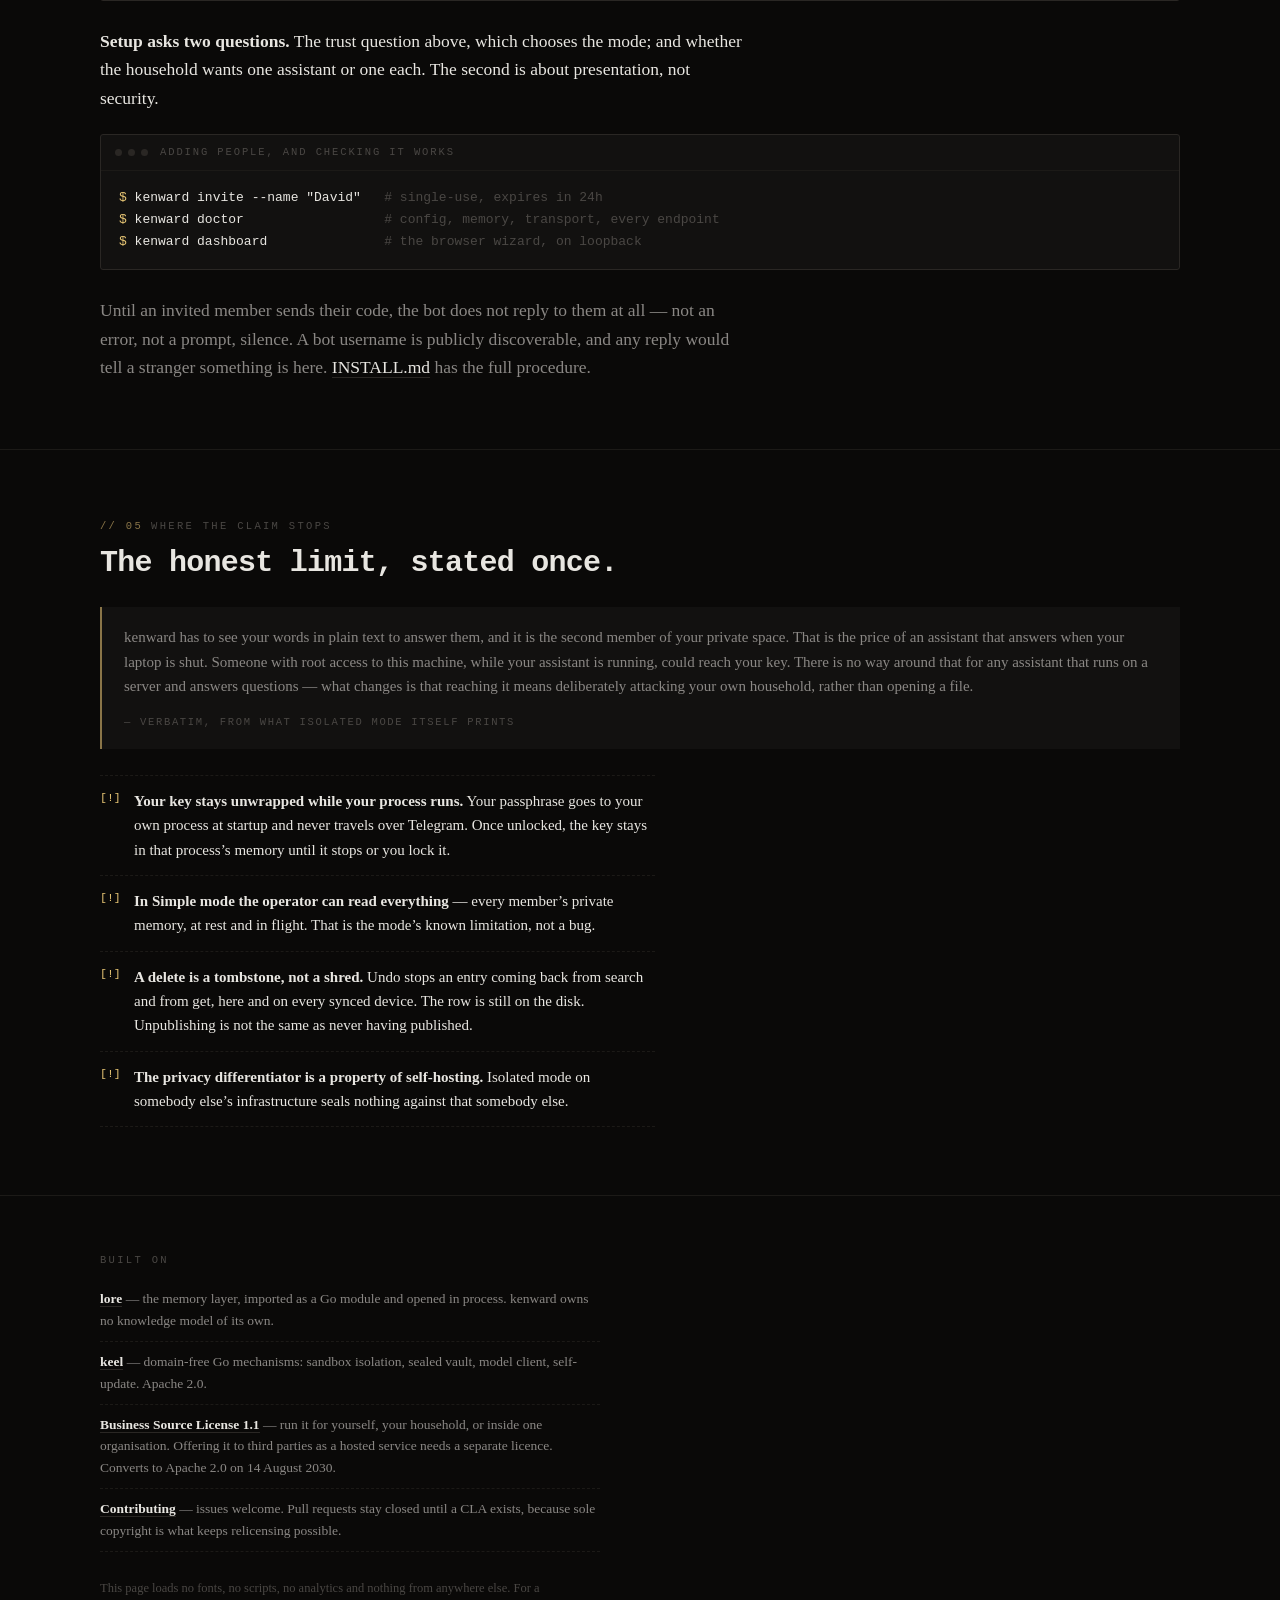
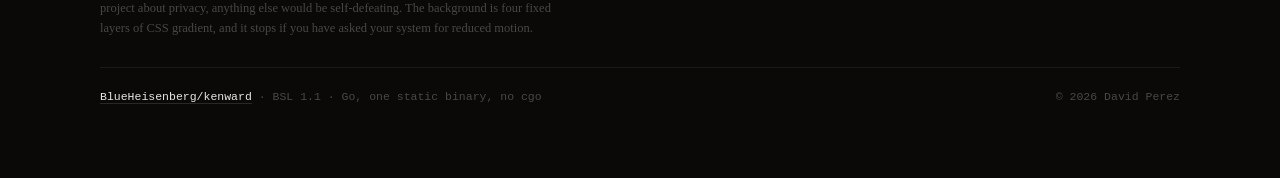
==== commit e579198f: "Lead with who it is for The tagline names the family and the friends before it names the property. T" ====
--- a/site/index.html
+++ b/site/index.html
@@ -642,7 +642,7 @@
       </h1>
 
       <p class="tagline reveal r2">
-        A household AI assistant where each person&rsquo;s memory is
+        For your family, or your friends. Each person&rsquo;s memory is
         <span class="warm">actually their own.</span>
       </p>
 
